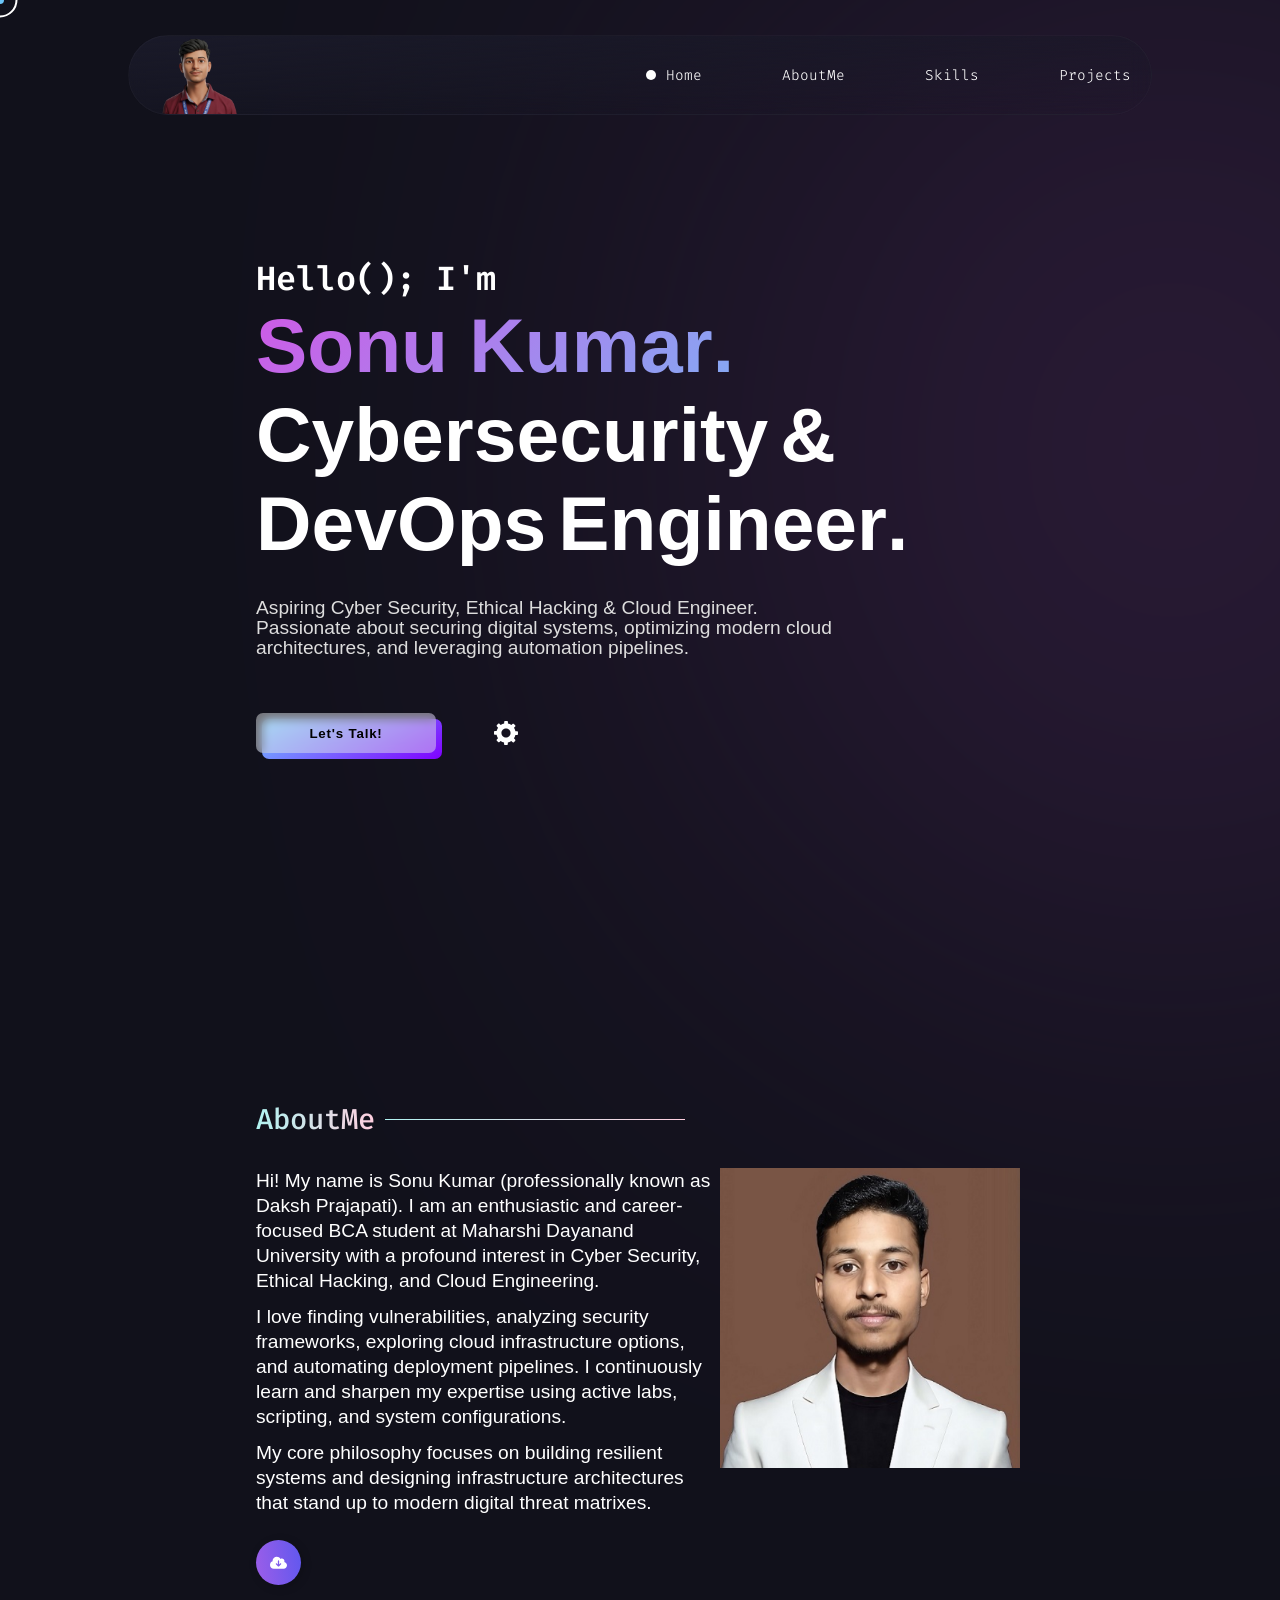
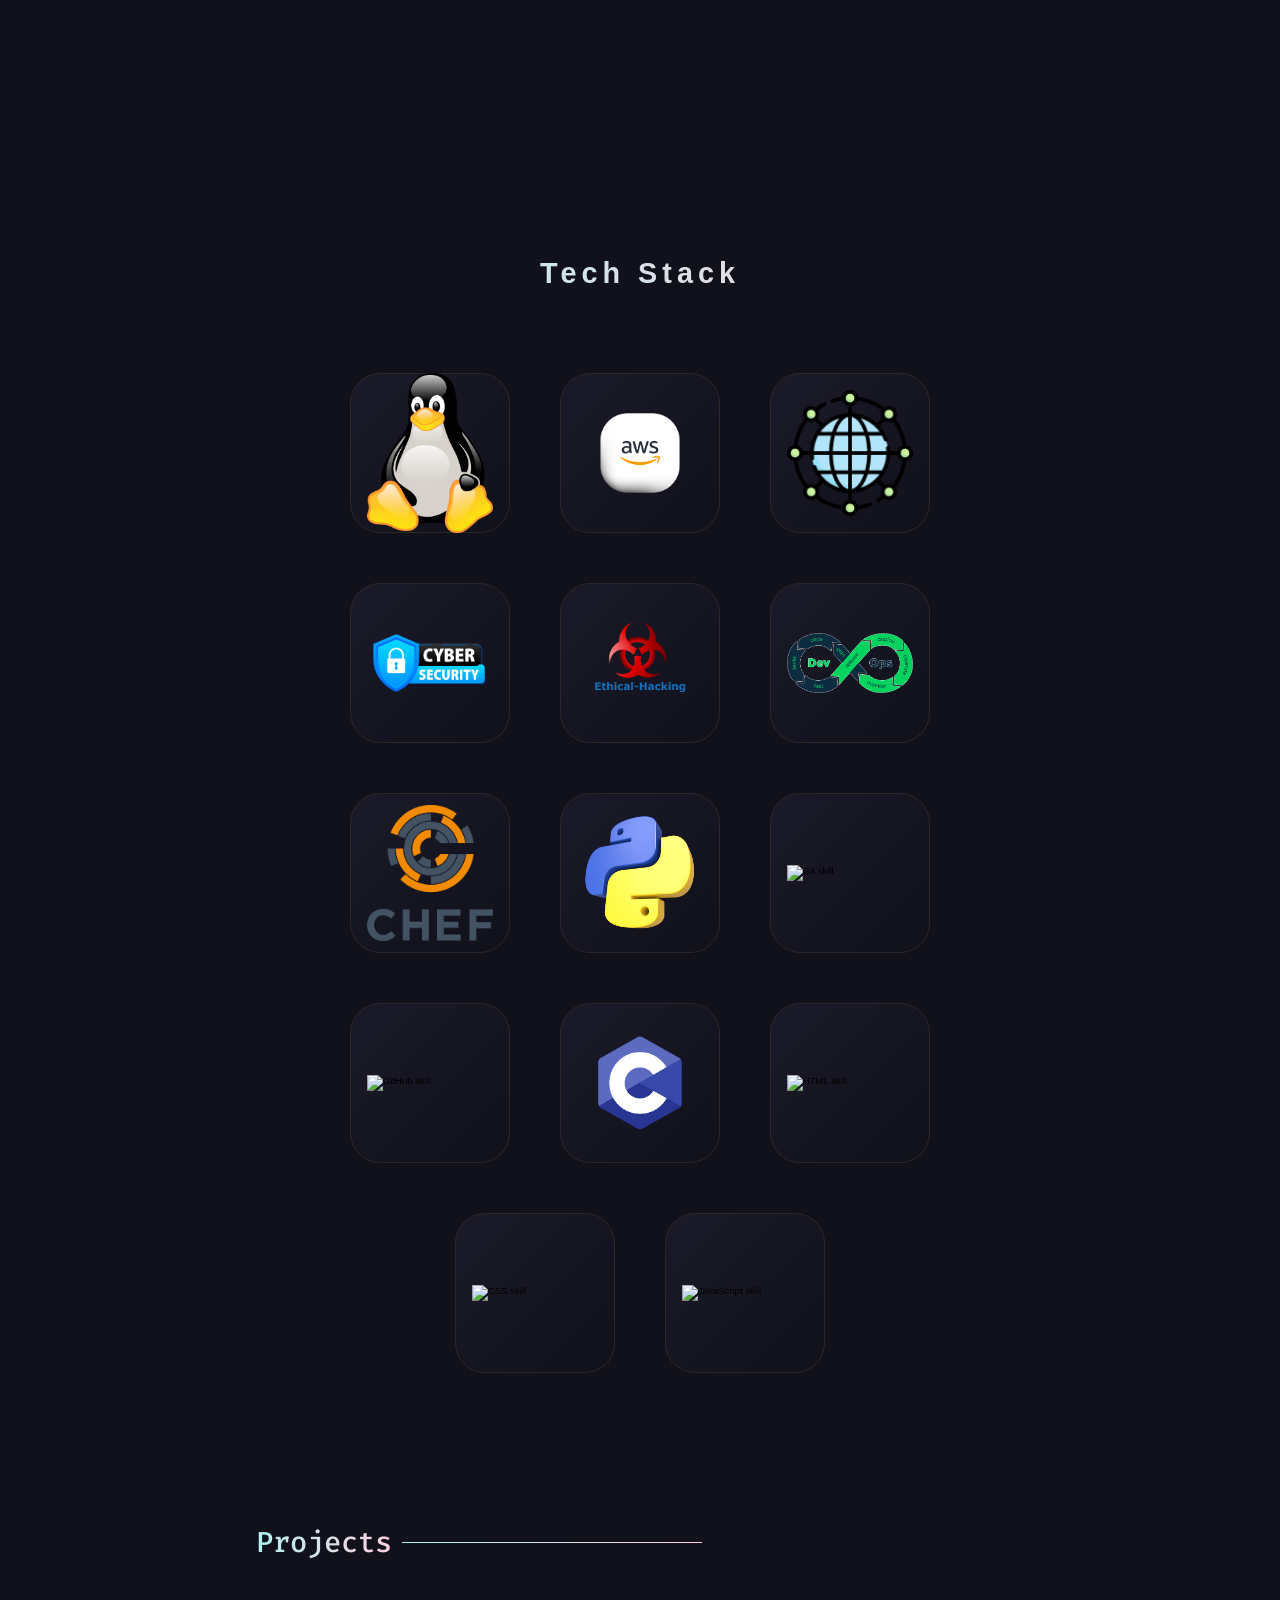
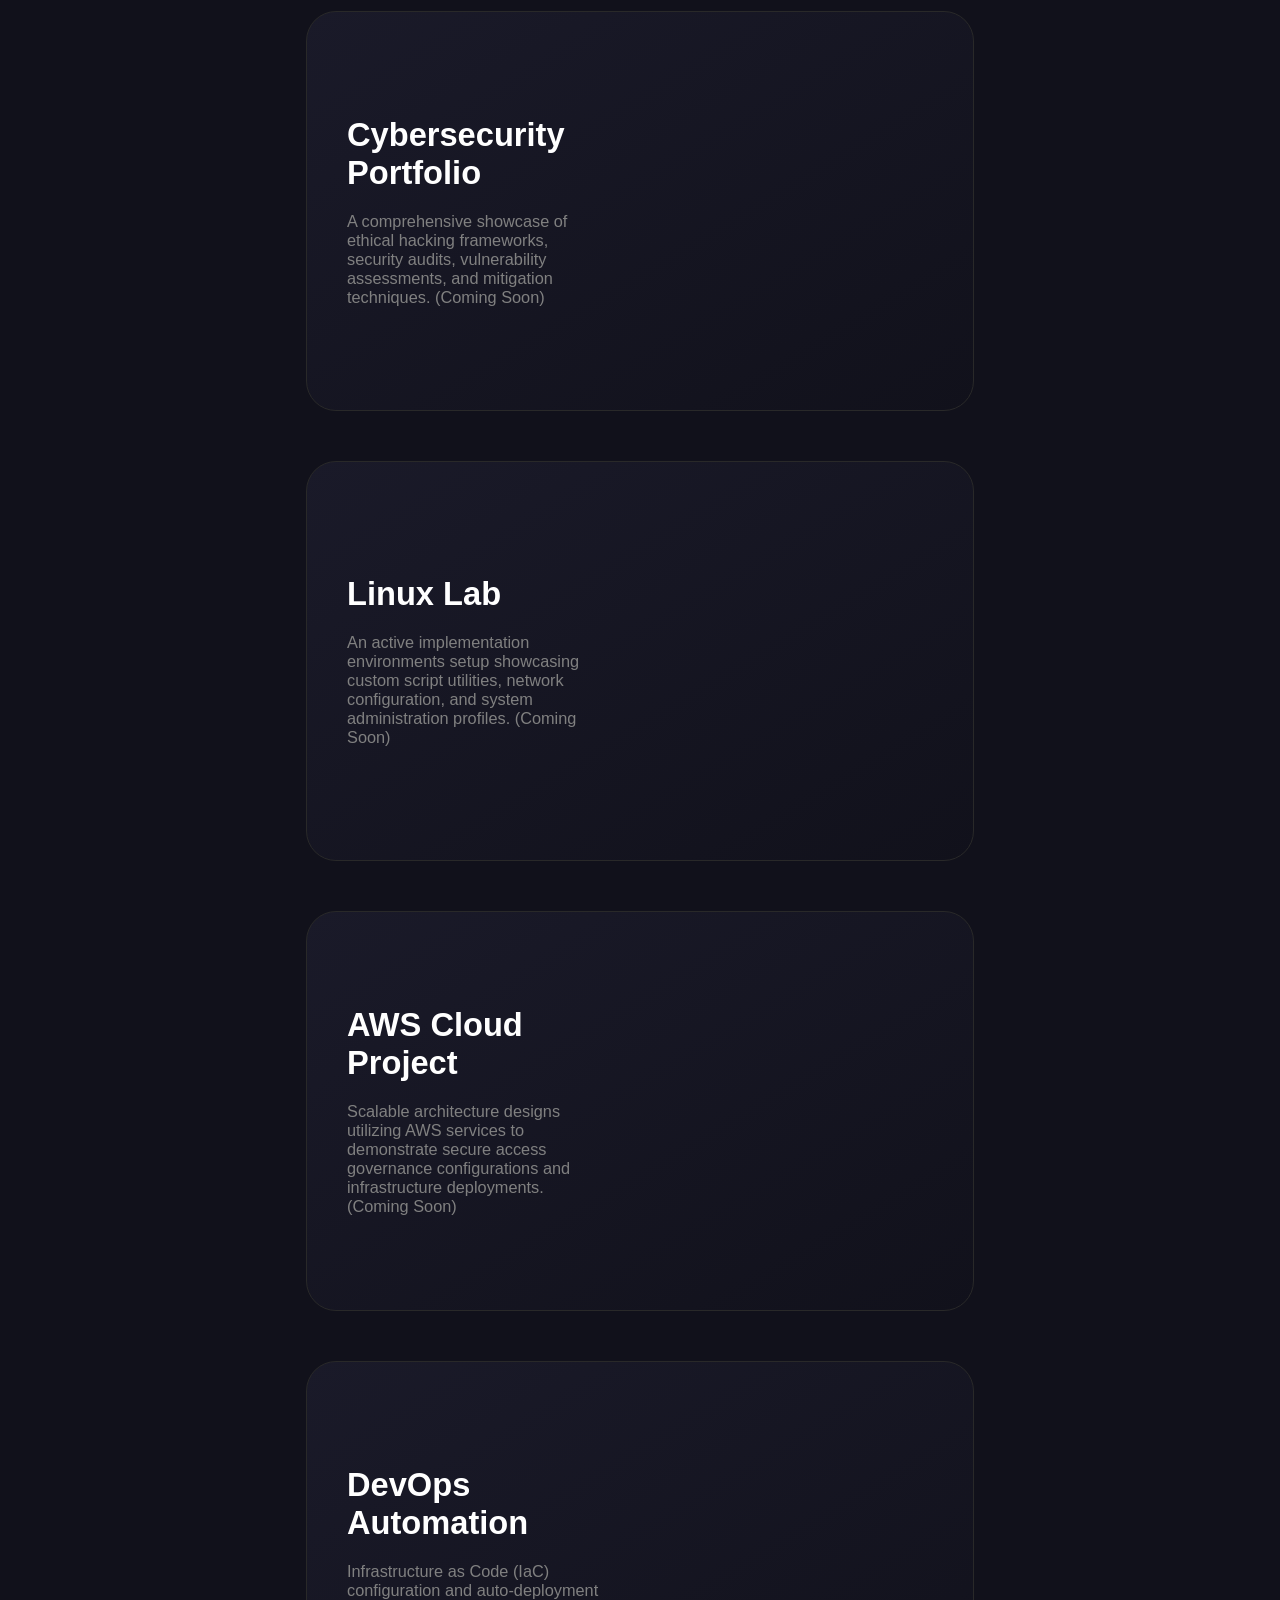
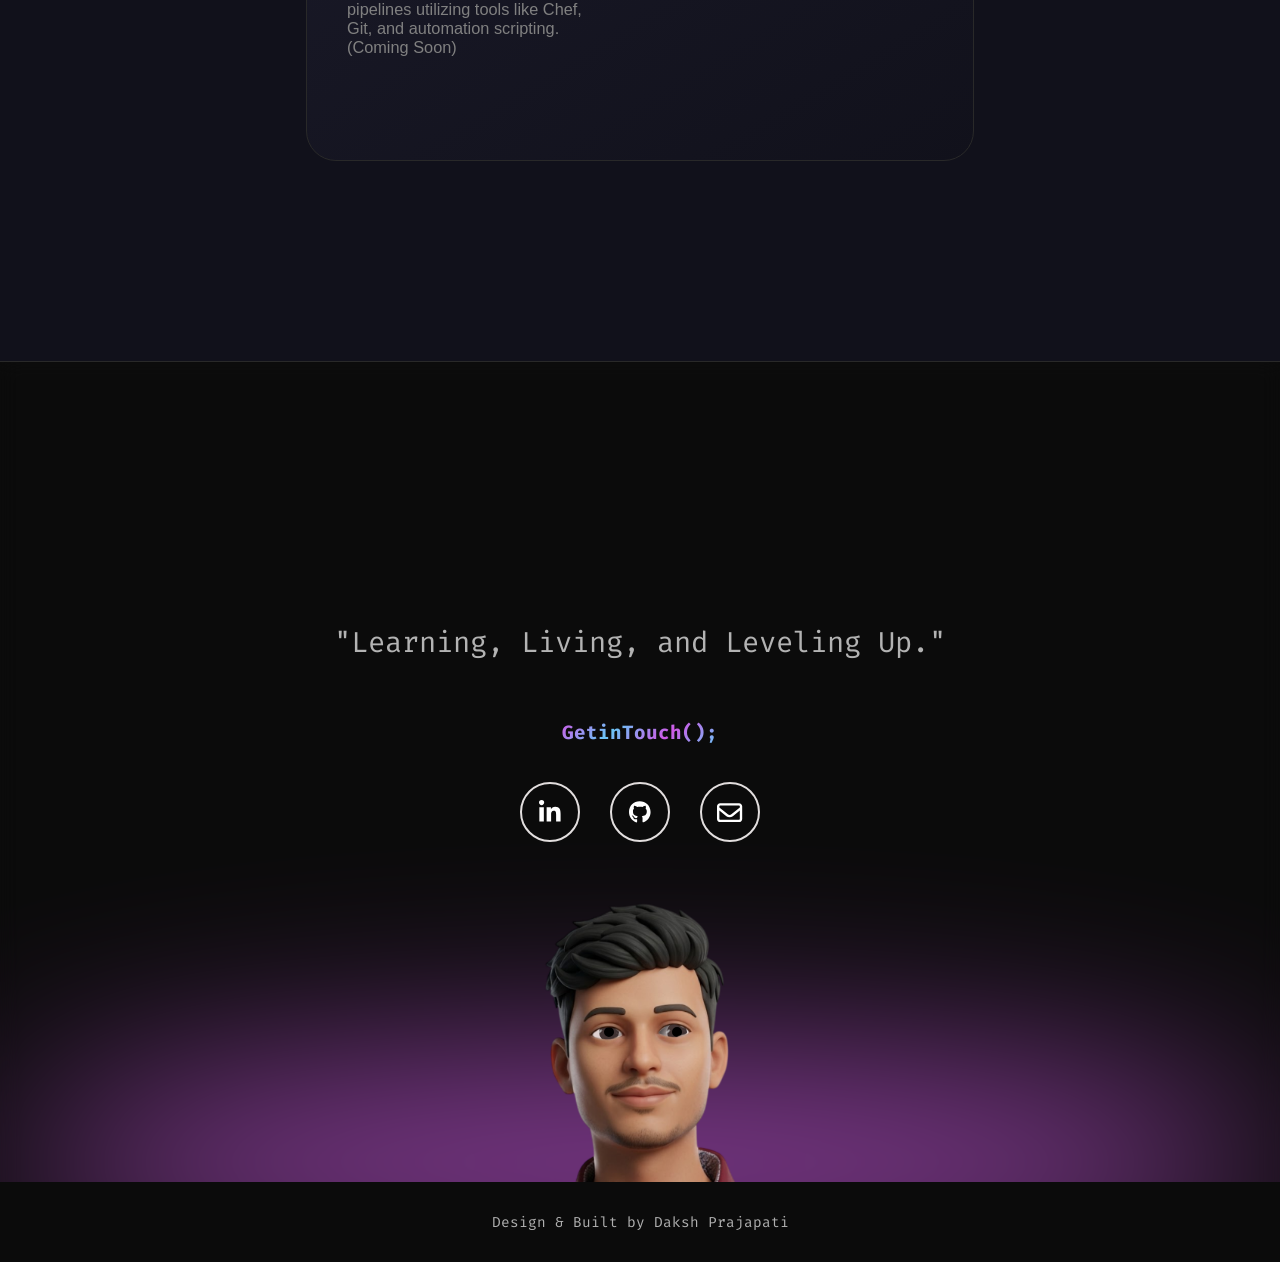
==== index.html @ 85be8707 "My portfolio" ====
<!DOCTYPE html>
<html lang="en">

  <head>
    <meta charset="UTF-8" />
    <meta http-equiv="X-UA-Compatible" content="IE=edge" />
    <meta name="viewport" content="width=device-width, initial-scale=1.0" />
    <meta name="theme-color" content="#000" />
    <meta property="og:image" content="src/png/Preview-card-min.png" />
    <meta property="og:title" content="Daksh Prajapati | Portfolio" />
    <meta property="og:url" content="https://github.com/itsmedaksh3048-blip" />
    <meta property="og:site_name" content="Daksh Prajapati Portfolio" />
    <title>Sonu Kumar | Portfolio</title>
    <link rel="icon" type="image/x-icon" href="src/png/main-favicon.png" />
    <!-- aos cdn -->
    <link rel="stylesheet" href="https://unpkg.com/aos@next/dist/aos.css" />
    <!-- stylesheet -->
    <link rel="stylesheet" href="style.css" />
    <!-- google fonts-->
    <link rel="stylesheet"
      href="https://fonts.googleapis.com/css2?family=Passions+Conflict&family=Orbitron&family=Fira+Code&family=Six+Caps" />
  </head>

  <body class="body">
    <audio loop="" id="audioPlayer" style="display: none">
      <source src="src/mp3/preloader.mp3" type="audio/mp3" />
    </audio>
    <div id="preloader"></div>
    <noscript>Allow Javascript</noscript>

    <header>
      <div class="cursor-inner" id="cursor-inner"></div>
      <div class="cursor-outer" id="cursor-outer"></div>

      <div class="navbar" id="navbar">
        <div class="hey">Hey!</div>
        <div class="logo" tabindex="0" aria-label="daksh prajapati logo">
          <div class="logo-top">
            <img src="src/png/nav-avatar.png" alt="animation-head" id="nav-avatar" />
          </div>
        </div>
        <div class="navbar-tabs" id="navbar-tabs">
          <ul class="navbar-tabs-ul">
            <li class="home activeThistab" class="navbar-tabs-li" data-aos="fade-down" data-aos-delay="100">
              <a href="#home" tabindex="0" aria-label="Home menu button">
                Home
              </a>
            </li>

            <li class="about" class="navbar-tabs-li" data-aos="fade-down" data-aos-delay="300">
              <a href="#about" aria-label="about menu button">
                AboutMe
              </a>
            </li>

            <li class="skills" class="navbar-tabs-li" data-aos="fade-down" data-aos-delay="500">
              <a href="#skills" aria-label="skills menu button">
                Skills
              </a>
            </li>

            <li class="projects" class="navbar-tabs-li" data-aos="fade-down" data-aos-delay="700">
              <a href="#projects" aria-label="projects menu button">
                Projects
              </a>
            </li>
          </ul>
        </div>
        <!-- navbar tabs ends -->
      </div>
    </header>
    <!-- header ends here -->

    <main>
      <!-- hamburger -->
      <div class="hamburger" id="hamburger" data-aos="fade">
        <div class="hamburgerbase">
          <button id="hamburger-button" onclick="hamburgerMenu()" tabindex="0" aria-label="Menu Button">
            <span class="burger-bar" id="burger-bar1"></span>
            <span class="burger-bar" id="burger-bar2"></span>
            <span class="burger-bar" id="burger-bar3"></span>
          </button>
        </div>
      </div>
      <!-- hamburger -->
      <div class="mobiletogglemenu" id="mobiletogglemenu">
        <ul class="mobile-navbar-tabs-ul" id="mobile-ul">
          <li id="home-mobile-tab" class="mobile-navbar-tabs-li home activeThismobiletab" onclick="hidemenubyli()">
            <a href="#home" tabindex="0" aria-label="Home menu button">
              Home
            </a>
          </li>

          <li id="aboutme-mobile-tab" class="mobile-navbar-tabs-li about" onclick="hidemenubyli()">
            <a href="#about" tabindex="0" aria-label="about menu button">
              AboutMe
            </a>
          </li>
          <li id="skills-mobile-tab" class="mobile-navbar-tabs-li skills" onclick="hidemenubyli()">
            <a href="#skills" tabindex="0" aria-label="skills menu button">
              Skills
            </a>
          </li>
          <li id="projects-mobile-tab" class="mobile-navbar-tabs-li projects" onclick="hidemenubyli()">
            <a href="#projects" tabindex="0" aria-label="projects menu button">
              Projects
            </a>
          </li>
        </ul>
      </div>
      <!-- mobile toggle menu ends -->

      <section class="landing-page-container" id="home">
        <div class="blob"></div>

        <div class="text-content">
          <article id="hello-friend" data-aos="fade-up" data-aos-delay="0">
            <p class="jello">H</p>
            <p class="jello">e</p>
            <p class="jello">l</p>
            <p class="jello">l</p>
            <p class="jello">o</p>
            <p class="jello">(</p>
            <p class="jello">)</p>
            <p class="jello">;</p>
            &nbsp;
            <p class="jello">I</p>
            <p class="jello">'</p>
            <p class="jello">m</p>
          </article>
          <article id="name" data-aos="fade-up" data-aos-delay="200">
            <p class="jello">S</p>
            <p class="jello">o</p>
            <p class="jello">n</p>
            <p class="jello">u</p>
            &nbsp;
            <p class="jello">K</p>
            <p class="jello">u</p>
            <p class="jello">m</p>
            <p class="jello">a</p>
            <p class="jello">r</p>
            <p class="jello">.</p>
          </article>

          <article id="work" data-aos="fade-up" data-aos-delay="400">
            <div>
              <p class="jello">C</p>
              <p class="jello">y</p>
              <p class="jello">b</p>
              <p class="jello">e</p>
              <p class="jello">r</p>
              <p class="jello">s</p>
              <p class="jello">e</p>
              <p class="jello">c</p>
              <p class="jello">u</p>
              <p class="jello">r</p>
              <p class="jello">i</p>
              <p class="jello">t</p>
              <p class="jello">y</p>
            </div>
            <div>
              <p class="jello">&</p>
            </div>
            <div>
              <p class="jello">D</p>
              <p class="jello">e</p>
              <p class="jello">v</p>
              <p class="jello">O</p>
              <p class="jello">p</p>
              <p class="jello">s</p>
            </div>
            <div>
              <p class="jello">E</p>
              <p class="jello">n</p>
              <p class="jello">g</p>
              <p class="jello">i</p>
              <p class="jello">n</p>
              <p class="jello">e</p>
              <p class="jello">e</p>
              <p class="jello">r</p>
              <p class="jello">.</p>
            </div>
          </article>
          <p id="info-para" data-aos="fade-up" data-aos-delay="600">
            Aspiring Cyber Security, Ethical Hacking & Cloud Engineer. Passionate about securing digital systems,
            optimizing modern cloud architectures, and leveraging automation pipelines.
          </p>
          <div class="contact-btn-div" data-aos="fade-up" data-aos-delay="800">
            <a href="mailto:itsmedaksh3048@gmail.com" tabindex="-1">
              <button class="letsTalkBtn">
                <p class="letsTalkBtn-text">Let's Talk!</p>
                <span class="letsTalkBtn-BG"></span>
              </button></a>

            <!-- FIXED SETTING AND TOGGLE PANEL -->
            <div class="setting-container" id="setting-container">
              <input type="checkbox" id="switchforsetting" onclick="settingtoggle()" />

              <label for="switchforsetting" class="needtobeinvert" id="labelforsetting" tabindex="0"
                aria-label="settings for sound and appearance">
                <!-- Settings Gear Icon -->
                <svg xmlns="http://www.w3.org/2000/svg" width="22" height="22" viewBox="0 0 24 24" fill="none"
                  stroke="currentColor" stroke-width="2.5" stroke-linecap="round" stroke-linejoin="round"
                  style="vertical-align: middle;">
                  <circle cx="12" cy="12" r="3"></circle>
                  <path
                    d="M19.4 15a1.65 1.65 0 0 0 .33 1.82l.06.06a2 2 0 1 1-2.83 2.83l-.06-.06a1.65 1.65 0 0 0-1.82-.33 1.65 1.65 0 0 0-1 1.51V21a2 2 0 0 1-4 0v-.09A1.65 1.65 0 0 0 9 19.4a1.65 1.65 0 0 0-1.82.33l-.06.06a2 2 0 1 1-2.83-2.83l.06-.06a1.65 1.65 0 0 0 .33-1.82 1.65 1.65 0 0 0-1.51-1H3a2 2 0 0 1 0-4h.09A1.65 1.65 0 0 0 4.6 9a1.65 1.65 0 0 0-.33-1.82l-.06-.06a2 2 0 1 1 2.83-2.83l.06.06a1.65 1.65 0 0 0 1.82.33H9a1.65 1.65 0 0 0 1-1.51V3a2 2 0 0 1 4 0v.09a1.65 1.65 0 0 0 1 1.51 1.65 1.65 0 0 0 1.82-.33l.06-.06a2 2 0 1 1 2.83 2.83l-.06.06a1.65 1.65 0 0 0-.33 1.82V9a1.65 1.65 0 0 0 1.51 1H21a2 2 0 0 1 0 4h-.09a1.65 1.65 0 0 0-1.51 1z">
                  </path>
                </svg>
              </label>

              <div class="visualmodetogglebuttoncontainer" id="visualmodetogglebuttoncontainer">
                <input type="checkbox" id="switchforvisualmode" onclick="visualmode()" />
                <label for="switchforvisualmode" id="labelforvisualmode" tabindex="0" aria-label="switch appearance">
                  <!-- Explicitly binding fills and strokes to the theme baseline engine -->
                  <svg xmlns="http://www.w3.org/2000/svg" width="18" height="18" viewBox="0 0 24 24" fill="currentColor"
                    stroke="currentColor" stroke-width="2.5" stroke-linecap="round" stroke-linejoin="round"
                    style="vertical-align: middle;">
                    <path d="M21 12.79A9 9 0 1 1 11.21 3 7 7 0 0 0 21 12.79z"></path>
                  </svg>
                </label>
              </div>

              <div class="soundtogglebuttoncontainer" id="soundtogglebuttoncontainer">
                <input type="checkbox" id="switchforsound" onclick="playpause()" />
                <label for="switchforsound" id="labelforsound" tabindex="0" aria-label="switch sound"
                  class="needtobeinvert">
                  <!-- Volume/Sound Icon -->
                  <svg xmlns="http://www.w3.org/2000/svg" width="18" height="18" viewBox="0 0 24 24" fill="none"
                    stroke="currentColor" stroke-width="2.5" stroke-linecap="round" stroke-linejoin="round"
                    style="vertical-align: middle;">
                    <polygon points="11 5 6 9 2 9 2 15 6 15 11 19 11 5"></polygon>
                    <path d="M19.07 4.93a10 10 0 0 1 0 14.14M15.54 8.46a5 5 0 0 1 0 7.07"></path>
                  </svg>
                </label>
              </div>
            </div>
            <!-- setting div ends -->
          </div>
          <!-- contact-btn-div -->
        </div>
      </section>
      <!-- landing page ends here -->

      <section class="about-section-container" id="about" data-aos="fade-up">
        <div class="about-section">
          <div class="section-heading">
            <h2 class="section-heading-article" tabindex="0" aria-label="About me heading">
              AboutMe
            </h2>
            <p class="sectionHeadingP"></p>
          </div>

          <div class="info-dp-section">
            <div class="about-info">
              <p tabindex="0">
                Hi! My name is Sonu Kumar (professionally known as Daksh Prajapati). I am an enthusiastic and
                career-focused BCA student at Maharshi Dayanand University with a profound interest in Cyber Security,
                Ethical Hacking, and Cloud Engineering.
              </p>
              <br />
              <p tabindex="0">
                I love finding vulnerabilities, analyzing security frameworks, exploring cloud infrastructure options,
                and automating deployment pipelines. I continuously learn and sharpen my expertise using active labs,
                scripting, and system configurations.
              </p>
              <br />
              <p tabindex="0">
                My core philosophy focuses on building resilient systems and designing infrastructure architectures that
                stand up to modern digital threat matrixes.
              </p>
              <!-- Resume button -->
              <!-- Wrapped inside an anchor tag pointing directly to your file -->
              <a href="src/pdf/sonu resume .pdf" target="_blank" style="text-decoration: none;">
                <button class="resume-btn" id="resume-btn">
                  <div class="sign">
                    <svg viewBox="0 0 640 512">
                      <path
                        d="M144 480C64.5 480 0 415.5 0 336c0-62.8 40.2-116.2 96.2-135.9c-.1-2.7-.2-5.4-.2-8.1c0-88.4 71.6-160 160-160c59.3 0 111 32.2 138.7 80.2C409.9 102 428.3 96 448 96c53 0 96 43 96 96c0 12.2-2.3 23.8-6.4 34.6C596 238.4 640 290.1 640 352c0 70.7-57.3 128-128 128H144zm79-167l80 80c9.4 9.4 24.6 9.4 33.9 0l80-80c9.4-9.4 9.4-24.6 0-33.9s-24.6-9.4-33.9 0l-39 39V184c0-13.3-10.7-24-24-24s-24 10.7-24 24V318.1l-39-39c-9.4-9.4-24.6-9.4-33.9 0s-9.4 24.6 0 33.9z" />
                    </svg>
                  </div>
                  <div class="text">Resume</div>
                </button>
              </a>
            </div>

            <div class="dp" data-aos="fade-up">
              <img src="src/webp/sonu.png" alt="Daksh Prajapati" tabindex="0" aria-label="image of Daksh Prajapati" />
            </div>
          </div>
        </div>
      </section>
      <!-- about section ends  -->

      <section class="skills-section-container" id="skills">
        <div class="skills-section">
          <div class="section-heading" data-aos="fade-up">
            <h2 class="section-heading-article" tabindex="0" aria-label="skills heading">
              Skills
            </h2>
            <p class="sectionHeadingP"></p>
          </div>

          <div class="frontend-dev-section">
            <h3 class="frontend-dev-heading" data-aos="fade-up" tabindex="0"
              aria-label="These are the technical skills I have">
              Tech Stack
            </h3>
            <ul class="tech-stack-wrapper">
              <li class="tech-stack-box" data-aos="fade-up">
                <img src="./src/png/linux.webp" alt="Linux skill" class="tech-stack-logo" />
                <span class="tooltip">LINUX</span>
              </li>

              <li class="tech-stack-box" data-aos="fade-up">
                <img src="./src/png/aws.webp" alt="AWS skill" class="tech-stack-logo" />
                <span class="tooltip">AWS</span>
              </li>

              <li class="tech-stack-box" data-aos="fade-up">
                <img src="./src/png/network.png" alt="Networking skill" class="tech-stack-logo" />
                <span class="tooltip">NETWORKING</span>
              </li>

              <li class="tech-stack-box" data-aos="fade-up">
                <img src="./src/png/cybersecurity.webp" alt="Cybersecurity skill" class="tech-stack-logo" />
                <span class="tooltip">CYBERSECURITY</span>
              </li>

              <li class="tech-stack-box" data-aos="fade-up">
                <img src="./src/png/ethical-hacking.png" alt="Ethical Hacking skill" class="tech-stack-logo" />
                <span class="tooltip">ETHICAL HACKING</span>
              </li>

              <li class="tech-stack-box" data-aos="fade-up">
                <img src="./src/png/devops.png" alt="DevOps skill" class="tech-stack-logo" />
                <span class="tooltip">DEVOPS</span>
              </li>

              <li class="tech-stack-box" data-aos="fade-up">
                <img src="./src/png/chef.webp" alt="Chef skill" class="tech-stack-logo" />
                <span class="tooltip">CHEF</span>
              </li>

              <li class="tech-stack-box" data-aos="fade-up">
                <img src="./src/png/python.webp" alt="Python skill" class="tech-stack-logo" />
                <span class="tooltip">PYTHON</span>
              </li>

              <li class="tech-stack-box" data-aos="fade-up">
                <img src="./src/png/gitlogo.png" alt="Git skill" class="tech-stack-logo" />
                <span class="tooltip">GIT</span>
              </li>

              <li class="tech-stack-box" data-aos="fade-up">
                <img src="./src/png/githublogo.png" alt="GitHub skill" class="tech-stack-logo needtobeinvert" />
                <span class="tooltip">GITHUB</span>
              </li>

              <li class="tech-stack-box" data-aos="fade-up">
                <img src="./src/png/clogo.png" alt="C skill" class="tech-stack-logo" />
                <span class="tooltip">C</span>
              </li>

              <li class="tech-stack-box" data-aos="fade-up">
                <img src="./src/png/html.webp" alt="HTML skill" class="tech-stack-logo" />
                <span class="tooltip">HTML</span>
              </li>

              <li class="tech-stack-box" data-aos="fade-up">
                <img src="./src/png/css.png" alt="CSS skill" class="tech-stack-logo" />
                <span class="tooltip">CSS</span>
              </li>

              <li class="tech-stack-box" data-aos="fade-up">
                <img src="./src/png/js.webp" alt="JavaScript skill" class="tech-stack-logo" />
                <span class="tooltip">JAVASCRIPT</span>
              </li>
            </ul>
          </div>
        </div>
      </section>
      <!-- skills section ends -->

      <section class="projects-section-container" id="projects">
        <div class="projects-section-div">
          <div class="section-heading" data-aos="fade-up">
            <h2 class="section-heading-article" tabindex="0" aria-label="My projects starts from here">
              Projects
            </h2>
            <p class="sectionHeadingP"></p>
          </div>
          <div class="project-boxes-div">

            <div data-aos="fade-up" class="project-box-wrapper">
              <div class="project-box project-box2">
                <div class="info-div">
                  <article class="ProjectHeading">Cybersecurity Portfolio</article>
                  <p class="ProjectDescription">A comprehensive showcase of ethical hacking frameworks, security audits,
                    vulnerability assessments, and mitigation techniques. (Coming Soon)</p>
                </div>
              </div>
            </div>

            <div data-aos="fade-up" class="project-box-wrapper">
              <div class="project-box project-box2">
                <div class="info-div">
                  <article class="ProjectHeading">Linux Lab</article>
                  <p class="ProjectDescription">An active implementation environments setup showcasing custom script
                    utilities, network configuration, and system administration profiles. (Coming Soon)</p>
                </div>
              </div>
            </div>

            <div data-aos="fade-up" class="project-box-wrapper">
              <div class="project-box project-box2">
                <div class="info-div">
                  <article class="ProjectHeading">AWS Cloud Project</article>
                  <p class="ProjectDescription">Scalable architecture designs utilizing AWS services to demonstrate
                    secure access governance configurations and infrastructure deployments. (Coming Soon)</p>
                </div>
              </div>
            </div>

            <div data-aos="fade-up" class="project-box-wrapper">
              <div class="project-box project-box2">
                <div class="info-div">
                  <article class="ProjectHeading">DevOps Automation</article>
                  <p class="ProjectDescription">Infrastructure as Code (IaC) configuration and auto-deployment pipelines
                    utilizing tools like Chef, Git, and automation scripting. (Coming Soon)</p>
                </div>
              </div>
            </div>

          </div>
        </div>
      </section>
    </main>
    <!-- main ends here -->

    <footer id="footer">
      <button class="fas" id="backtotopbutton" onclick="scrolltoTopfunction()">
        <article aria-label="Back to top">&#8592;BACK TO TOP</article>
      </button>
      <div class="footer-background">
        <div class="footer-blob"></div>
      </div>
      <div class="footer-foreground">
        <div class="footercontainer">
          <div class="two-words">
            <article tabindex="0" aria-label="Learning, Living, and Leveling Up, my quote">
              "Learning, Living, and Leveling Up."
            </article>
          </div>
          <div class="social-media-container">
            <div class="getintouch-heading">
              <article>GetinTouch();</article>
            </div>
            <div class="logos">
              <a href="https://www.linkedin.com/in/sonu-kumar-01221b37b/" target="_blank" aria-label="My LinkedIn">
                <svg class="SocialHandle" viewBox="0 0 448 512">
                  <path
                    d="M100.28 448H7.4V148.9h92.88zM53.79 108.1C24.09 108.1 0 83.5 0 53.8a53.79 53.79 0 0 1 107.58 0c0 29.7-24.1 54.3-53.79 54.3zM447.9 448h-92.68V302.4c0-34.7-.7-79.2-48.29-79.2-48.29 0-55.69 37.7-55.69 76.7V448h-92.78V148.9h89.08v40.8h1.3c12.4-23.5 42.69-48.3 87.88-48.3 94 0 111.28 61.9 111.28 142.3V448z" />
                </svg>
              </a>

              <a href="https://github.com/itsmedaksh3048-blip?tab=repositories" target="_blank" aria-label="My GitHub">
                <svg viewBox="0 0 496 512" class="SocialHandle">
                  <path
                    d="M165.9 397.4c0 2-2.3 3.6-5.2 3.6-3.3.3-5.6-1.3-5.6-3.6 0-2 2.3-3.6 5.2-3.6 3-.3 5.6 1.3 5.6 3.6zm-31.1-4.5c-.7 2 1.3 4.3 4.3 4.9 2.6 1 5.6 0 6.2-2s-1.3-4.3-4.3-5.2c-2.6-.7-5.5.3-6.2 2.3zm44.2-1.7c-2.9.7-4.9 2.6-4.6 4.9.3 2 2.9 3.3 5.9 2.6 2.9-.7 4.9-2.6 4.6-4.6-.3-1.9-3-3.2-5.9-2.9zM244.8 8C106.1 8 0 113.3 0 252c0 110.9 69.8 205.8 169.5 239.2 12.8 2.3 17.3-5.6 17.3-12.1 0-6.2-.3-40.4-.3-61.4 0 0-70 15-84.7-29.8 0 0-11.4-29.1-27.8-36.6 0 0-22.9-15.7 1.6-15.4 0 0 24.9 2 38.6 25.8 21.9 38.6 58.6 27.5 72.9 20.9 2.3-16 8.8-27.1 16-33.7-55.9-6.2-112.3-14.3-112.3-110.5 0-27.5 7.6-41.3 23.6-58.9-2.6-6.5-11.1-33.3 2.6-67.9 20.9-6.5 69 27 69 27 20-5.6 41.5-8.5 62.8-8.5s42.8 2.9 62.8 8.5c0 0 48.1-33.6 69-27 13.7 34.7 5.2 61.4 2.6 67.9 16 17.7 25.8 31.5 25.8 58.9 0 96.5-58.9 104.2-114.8 110.5 9.2 7.9 17 22.9 17 46.4 0 33.7-.3 75.4-.3 83.6 0 6.5 4.6 14.4 17.3 12.1C428.2 457.8 496 362.9 496 252 496 113.3 383.5 8 244.8 8zM97.2 352.9c-1.3 1-1 3.3.7 5.2 1.6 1.6 3.9 2.3 5.2 1 1.3-1 1-3.3-.7-5.2-1.6-1.6-3.9-2.3-5.2-1zm-10.8-8.1c-.7 1.3.3 2.9 2.3 3.9 1.6 1 3.6.7 4.3-.7.7-1.3-.3-2.9-2.3-3.9-2-.6-3.6-.3-4.3.7zm32.4 35.6c-1.6 1.3-1 4.3 1.3 6.2 2.3 2.3 5.2 2.6 6.5 1 1.3-1.3.7-4.3-1.3-6.2-2.2-2.3-5.2-2.6-6.5-1zm-11.4-14.7c-1.6 1-1.6 3.6 0 5.9 1.6 2.3 4.3 3.3 5.6 2.3 1.6-1.3 1.6-3.9 0-6.2-1.4-2.3-4-3.3-5.6-2z" />
                </svg>
              </a>

              <a href="mailto:itsmedaksh3048@gmail.com" target="_blank" aria-label="My Email">
                <svg id="GmailLogo" viewBox="0 0 512 512">
                  <path
                    d="M64 112c-8.8 0-16 7.2-16 16v22.1L220.5 291.7c20.7 17 50.4 17 71.1 0L464 150.1V128c0-8.8-7.2-16-16-16H64zM48 212.2V384c0 8.8 7.2 16 16 16H448c8.8 0 16-7.2 16-16V212.2L322 328.8c-38.4 31.5-93.7 31.5-132 0L48 212.2zM0 128C0 92.7 28.7 64 64 64H448c35.3 0 64 28.7 64 64V384c0 35.3-28.7 64-64 64H64c-35.3 0-64-28.7-64-64V128z" />
                </svg>
              </a>
            </div>
          </div>
          <div class="footer-avatar-container">
            <img src="src/png/footer-avatar-sonu.png" alt="animation-head" class="footer-avatar-img"
              id="footer-wala-avatar" />
            <div class="footer-avatar-face">
              <div class="footer-avatar-eye footer-left-eye">
                <div class="footer-pupil"></div>
              </div>
              <div class="footer-avatar-eye footer-right-eye">
                <div class="footer-pupil"></div>
              </div>
            </div>
          </div>
          <div class="footer-bottom">
            <article>
              Design & Built by Daksh Prajapati
            </article>
          </div>
        </div>
      </div>
    </footer>
    <!-- footer ends here -->

    <script src="main.js"></script>

    <script src="https://unpkg.com/aos@next/dist/aos.js"></script>
    <script>
      AOS.init();
    </script>

    <script>
      function openURL() {
        var url = "src/pdf/Resume.pdf";
        window.open(url, "_blank");
      }
    </script>

    <script>
      const cursorInner = document.getElementById("cursor-inner");
      const cursorOuter = document.getElementById("cursor-outer");
      const links = document.querySelectorAll("a,label,button");

      document.addEventListener("mousemove", function (e) {
        const posX = e.clientX;
        const posY = e.clientY;

        cursorInner.style.left = `${posX}px`;
        cursorInner.style.top = `${posY}px`;

        cursorOuter.animate(
          {
            left: `${posX}px`,
            top: `${posY}px`,
          },
          { duration: 500, fill: "forwards" }
        );

        links.forEach((link) => {
          link.addEventListener("mouseenter", () => {
            cursorInner.classList.add("hover");
            cursorOuter.classList.add("hover");
          });
          link.addEventListener("mouseleave", () => {
            cursorInner.classList.remove("hover");
            cursorOuter.classList.remove("hover");
          });
        });
      });
    </script>
  </body>

</html>
---- style.css ----
#labelforsetting,
#labelforvisualmode,
#switchforvisualmode:checked+#labelforvisualmode {
    background-repeat: no-repeat;
    background-position: center
}

#labelforsetting,
#labelforsound {
    height: 40px;
    background-size: 60%
}

#preloader,
.invertapplied,
.invertsettinglabel {
    filter: invert(1)
}

#preloader,
noscript {
    width: 100%;
    height: 100%
}

body,
noscript {
    background-color: var(--color-dark-mode)
}

.main,
body {
    overflow-x: hidden
}

#backtotopbutton article,
:root {
    font-family: Whitney, -apple-system, BlinkMacSystemFont, Segoe UI, Roboto, Helvetica, Arial, sans-serif
}

.eye,
.image-div,
.logo,
.navbar,
.project-box,
.resume-btn,
footer {
    overflow: hidden
}

.cta,
.github-redirect,
.navbar-tabs-ul a {
    text-decoration: none
}

#GmailLogo,
.sign svg path {
    fill: white
}

* {
    box-sizing: border-box;
    margin: 0;
    padding: 0;
    -webkit-user-select: none;
    -moz-user-select: none;
    -ms-user-select: none;
    user-select: none;
    -webkit-tap-highlight-color: transparent
}

::selection {
    background-color: transparent
}

::-moz-selection {
    background: 0 0
}

html {
    font-size: 62.5%;
    scroll-behavior: smooth;
    text-rendering: optimizeLegibility;
    -webkit-font-smoothing: antialiased
}

:root {
    cursor: default;
    --color-white: #fff;
    --color-black: #000;
    --color-dark-mode: #11111b;
    --color-light-mode: #ece7e1;
    --color-ddd-color: #ddd;
    --color-gray: #c4c4c4;
    --color-purple: #8000ff;
    --color-light-purple: #cf59e6;
    --color-light-blue: #6bc5f8;
    --color-navbarBorder-dark: #e2e2e207;
    --color-shadowDark: rgba(0, 0, 0, 0.137);
    --static-heading-gradient-blue: #b0f3f1;
    --static-heading-gradient-pink: #ffcfdf;
    --tech-stack-box-first-color: #1a1a29;
    --tech-stack-box-second-color: rgba(27, 27, 40, 0);
    --tech-stack-box-border-color: #292929
}

#hello-friend,
.footer-bottom article,
.getintouch-heading article,
.language-speak article,
.navbar-tabs-ul li,
.two-words article {
    font-family: fira code
}

::-webkit-scrollbar {
    width: 5px
}

::-webkit-scrollbar-track {
    background: #0a0a10
}

::-webkit-scrollbar-thumb {
    background-color: #8000ff
}

.cursor-inner {
    width: 8px;
    height: 8px;
    background-color: var(--color-light-blue)
}

.cursor-outer {
    width: 35px;
    height: 35px;
    border: 2px solid #fff
}

.cursor-inner,
.cursor-outer {
    position: fixed;
    top: 0;
    left: 0;
    transform: translate(-50%, -50%);
    border-radius: 50%;
    z-index: 9999;
    pointer-events: none
}

.setting-container,
.settingactivate {
    transform-origin: left;
    transition-duration: .5s
}

.cursor-inner.hover {
    width: 25px;
    height: 25px;
    transition: .2s;
    mix-blend-mode: difference
}

.cursor-outer.hover {
    width: 50px;
    height: 50px;
    transition: .2s
}

.activeThistab:before,
.navbar-tabs-ul li:hover:before {
    background-color: var(--color-white);
    height: 10px;
    width: 10px;
    left: -20px
}

.light-mode {
    --color-dark-mode: #ece7e1;
    --color-black: #fff;
    --color-white: #000;
    --color-ddd-color: rgb(31, 31, 31);
    --color-navbarBorder-dark: #d1d6eb;
    --static-heading-gradient-blue: #0f7878;
    --static-heading-gradient-pink: #f09bb9;
    --color-shadowDark: #e2ddd7;
    --tech-stack-box-first-color: #e7e2db;
    --tech-stack-box-second-color: #ece7e100;
    --tech-stack-box-border-color: #dad5cf
}

.setting-container {
    width: 60px;
    height: 50px;
    margin-left: 50px;
    display: flex;
    align-items: center;
    gap: 30px;
    padding: 20px 0
}

#labelforsetting {
    width: 40px;
    display: flex;
    align-items: center;
    justify-content: center;
    padding: 0 20px;
    background-image: url(src/svg/settings-svgrepo-com.svg);
    transition-duration: .5s;
    cursor: pointer
}

.soundtogglebuttoncontainer,
.visualmodetogglebuttoncontainer {
    align-items: center;
    width: fit-content;
    transition-duration: .3s
}

.settingactivate {
    width: 200px
}

.visualmodetogglebuttoncontainer {
    height: fit-content;
    display: flex;
    justify-content: center;
    transform: translate(-50px) scale(0)
}

.visualmodeshow {
    transition-duration: .3s;
    transform: translate(0) scale(1)
}

#switchforsetting,
#switchforsound,
#switchforvisualmode,
.hamburger,
.mobiletogglemenu {
    display: none
}

#switchforsetting:checked+#labelforsetting {
    transform: rotate(180deg);
    transition-duration: .5s
}

#labelforvisualmode {
    position: relative;
    width: 40px;
    height: 40px;
    background-image: url(src/png/crescent-moon\ \(1\).png);
    background-size: 50%;
    transition-duration: .5s;
    cursor: pointer
}

#switchforvisualmode:checked+#labelforvisualmode {
    transform: rotate(360deg);
    transition-duration: .5s;
    background-image: url(src/png/sun.png);
    background-size: 60%
}

.soundtogglebuttoncontainer {
    height: fit-content;
    display: flex;
    justify-content: center;
    transform: translate(-130px) scale(0)
}

#labelforsound,
#preloader {
    display: flex;
    align-items: center;
    background-repeat: no-repeat;
    background-position: center
}

.soundmodeshow {
    transition-delay: .1s;
    transition-duration: .5s;
    display: inline-block;
    transform: translate(0) scale(1)
}

.logo,
.logo:hover {
    transition-duration: 1s
}

#labelforsound {
    position: relative;
    justify-content: center;
    width: 40px;
    background-image: url(src/svg/Mute_Icon.svg);
    cursor: pointer;
    transition-duration: .5s
}

#switchforsound:checked+#labelforsound {
    transition-duration: .5s;
    background-image: url(src/svg/Speaker_Icon.svg);
    background-size: 50%;
    background-repeat: no-repeat;
    background-position: center
}

header {
    width: 100%;
    height: 115px;
    display: flex;
    align-items: flex-end;
    justify-content: center
}

#preloader {
    background-color: #fff;
    position: fixed;
    z-index: 99999;
    justify-content: center;
    overflow-y: hidden;
    background-image: url(src/svg/Pulse-0.4s-200px.svg);
    background-size: 10%
}

.navbar,
noscript {
    display: flex;
    align-items: center;
    position: fixed
}

#name,
.getintouch-heading article {
    background: -webkit-linear-gradient(135deg, var(--color-light-blue), var(--color-light-purple), var(--color-light-blue), var(--color-light-purple));
    -webkit-text-fill-color: transparent
}

noscript {
    justify-content: center;
    font-size: 4rem;
    color: #fff;
    z-index: 999999
}

.fakenavbar {
    height: 0;
    width: 0%;
    background-color: transparent
}

.navbar {
    background-image: linear-gradient(to bottom right, var(--tech-stack-box-first-color), var(--tech-stack-box-second-color));
    backdrop-filter: blur(10px);
    height: 80px;
    width: 80%;
    padding: 0 20px;
    justify-content: space-between;
    z-index: 999;
    border: 1px solid var(--color-navbarBorder-dark);
    border-radius: 50px
}

.navbar-tabs,
.navbar-tabs-ul {
    height: 100%;
    align-items: center
}

.logo,
.navbar-tabs-ul li {
    position: relative;
    display: flex
}

.navbar-tabs {
    display: flex;
    width: 80%
}

.navbar-tabs-ul {
    width: 100%;
    display: flex;
    list-style: none;
    justify-content: flex-end;
    gap: 80px;
    color: var(--color-white)
}

.navbar-tabs-ul li {
    width: fit-content;
    height: 30px;
    text-align: center;
    align-items: center;
    justify-content: center;
    font-size: 1.5rem
}

.navbar-tabs-ul li:hover:before {
    content: "";
    position: absolute;
    border-radius: 5px;
    z-index: -1
}

.navbar-tabs-ul a {
    color: var(--color-white);
    font-weight: 100
}

.logo {
    width: 10%;
    height: 100%;
    flex-direction: column;
    align-items: center;
    justify-content: space-between;
    -webkit-user-select: none;
    -moz-user-select: none;
    -ms-user-select: none;
    user-select: none
}

.face,
.logo-top {
    width: 100%;
    align-items: center;
    display: flex
}

.hey {
    color: #fff;
    position: absolute;
    font-size: 2.5rem;
    font-weight: 300;
    background-color: #20222e;
    padding: 5px 10px;
    border-radius: 20px;
    left: 120px;
    bottom: 80px;
    opacity: 0
}

#hello-friend,
#work,
.about-info p,
.activeThistab,
.language-speak article {
    color: var(--color-white)
}

.blob,
.eye,
.pupil {
    border-radius: 50%
}

.popup {
    animation: 3s linear pop-up
}

@keyframes pop-up {
    from {
        bottom: -50px;
        left: 50px;
        opacity: 1
    }

    to {
        opacity: 0
    }
}

.logo-top {
    height: 100%;
    justify-content: center;
    transform-origin: bottom;
    position: relative
}

.activeThistab:before,
.face {
    content: "";
    position: absolute
}

.logo-top img {
    height: 100%;
    z-index: 2
}

.face {
    height: 74%;
    bottom: 0;
    justify-content: center;
    gap: 5px;
    z-index: 1;
    padding-left: 1px
}

.eye {
    width: 8px;
    height: 8px;
    display: flex;
    align-items: center;
    justify-content: center;
    background-color: #fff
}

.left-eye {
    box-shadow: -1px -2px 2px rgba(0, 0, 0, .589) inset
}

.right-eye {
    box-shadow: 1px 3px 2px rgba(0, 0, 0, .589) inset
}

.pupil {
    width: 3.5px;
    height: 3.5px;
    background: #241010
}

.logo:hover {
    transform: translateY(200px)
}

.activeThistab:before {
    border-radius: 50%;
    z-index: -1
}

.dp::after,
.dp::before {
    height: 300px;
    z-index: -2;
    content: ""
}

.main {
    width: 100%;
    height: fit-content;
    position: relative
}

.blob {
    position: absolute;
    right: -15%;
    top: 0;
    background-color: var(--color-light-purple);
    width: 600px;
    height: 100vh;
    filter: blur(300px);
    opacity: .3;
    animation: 1s linear infinite alternate-reverse breath
}

@keyframes breath {
    from {
        opacity: .3
    }

    to {
        opacity: .5
    }
}

.landing-page-container {
    width: 100%;
    height: calc(100vh - 115px);
    display: flex;
    flex-direction: row;
    align-items: center;
    justify-content: center
}

.text-content {
    display: flex;
    flex-direction: column;
    width: 60%;
    height: 100%;
    align-items: flex-start;
    justify-content: center
}

#hello-friend {
    font-size: 3.5rem;
    font-weight: 600;
    width: fit-content;
    display: flex;
    align-items: flex-end
}

#name,
#work {
    font-size: 8rem;
    width: fit-content
}

#name,
#work,
.letsTalkBtn-text {
    display: flex;
    font-weight: 700
}

@-webkit-keyframes vibrate-1 {

    0%,
    100% {
        -webkit-transform: translate(0);
        transform: translate(0)
    }

    20% {
        -webkit-transform: translate(-2px, 2px);
        transform: translate(-2px, 2px)
    }

    40% {
        -webkit-transform: translate(-2px, -2px);
        transform: translate(-2px, -2px)
    }

    60% {
        -webkit-transform: translate(2px, 2px);
        transform: translate(2px, 2px)
    }

    80% {
        -webkit-transform: translate(2px, -2px);
        transform: translate(2px, -2px)
    }
}

@keyframes vibrate-1 {

    0%,
    100% {
        -webkit-transform: translate(0);
        transform: translate(0)
    }

    20% {
        -webkit-transform: translate(-2px, 2px);
        transform: translate(-2px, 2px)
    }

    40% {
        -webkit-transform: translate(-2px, -2px);
        transform: translate(-2px, -2px)
    }

    60% {
        -webkit-transform: translate(2px, 2px);
        transform: translate(2px, 2px)
    }

    80% {
        -webkit-transform: translate(2px, -2px);
        transform: translate(2px, -2px)
    }
}

#name {
    align-items: flex-start;
    background: linear-gradient(-45deg, var(--color-light-blue), var(--color-light-purple), var(--color-light-blue), var(--color-light-purple));
    background-clip: text;
    -webkit-background-clip: text;
    background-size: 400% 400%;
    -webkit-animation: 3s infinite gradient;
    animation: 3s infinite gradient
}

@keyframes gradient {

    0%,
    100% {
        background-position: 0 50%
    }

    50% {
        background-position: 100% 50%
    }
}

#work {
    align-items: flex-start;
    flex-wrap: wrap
}

#info-para,
.about-info p {
    font-weight: 400;
    font-size: 2rem
}

#work div {
    display: flex;
    margin: 0 12px 0 0
}

.jello:hover {
    background-clip: text;
    -webkit-background-clip: text;
    -webkit-text-fill-color: transparent;
    background-color: #03e6ff;
    -webkit-animation: .9s both jello-vertical;
    animation: .9s both jello-vertical
}

#backtotopbutton,
.dp::after,
.dp::before,
.letsTalkBtn {
    background-color: transparent
}

@-webkit-keyframes jello-vertical {

    0%,
    100% {
        -webkit-transform: scale3d(1, 1, 1);
        transform: scale3d(1, 1, 1)
    }

    30% {
        -webkit-transform: scale3d(.75, 1.25, 1);
        transform: scale3d(.75, 1.25, 1)
    }

    40% {
        -webkit-transform: scale3d(1.25, .75, 1);
        transform: scale3d(1.25, .75, 1)
    }

    50% {
        -webkit-transform: scale3d(.85, 1.15, 1);
        transform: scale3d(.85, 1.15, 1)
    }

    65% {
        -webkit-transform: scale3d(1.05, .95, 1);
        transform: scale3d(1.05, .95, 1)
    }

    75% {
        -webkit-transform: scale3d(.95, 1.05, 1);
        transform: scale3d(.95, 1.05, 1)
    }
}

@keyframes jello-vertical {

    0%,
    100% {
        -webkit-transform: scale3d(1, 1, 1);
        transform: scale3d(1, 1, 1)
    }

    30% {
        -webkit-transform: scale3d(.75, 1.25, 1);
        transform: scale3d(.75, 1.25, 1)
    }

    40% {
        -webkit-transform: scale3d(1.25, .75, 1);
        transform: scale3d(1.25, .75, 1)
    }

    50% {
        -webkit-transform: scale3d(.85, 1.15, 1);
        transform: scale3d(.85, 1.15, 1)
    }

    65% {
        -webkit-transform: scale3d(1.05, .95, 1);
        transform: scale3d(1.05, .95, 1)
    }

    75% {
        -webkit-transform: scale3d(.95, 1.05, 1);
        transform: scale3d(.95, 1.05, 1)
    }
}

#info-para {
    width: 75%;
    padding-top: 30px;
    color: var(--color-ddd-color);
    line-height: 20px
}

.contact-btn-div {
    width: 100%;
    padding-top: 50px;
    height: fit-content;
    display: flex;
    align-items: center;
    justify-content: flex-start
}

.letsTalkBtn {
    position: relative;
    border: none;
    width: 180px;
    height: 40px;
    border-radius: 0;
    cursor: pointer;
    transition: .3s
}

.letsTalkBtn-text {
    width: 100%;
    height: 100%;
    background-color: rgba(230, 230, 230, .466);
    border: none;
    border-radius: 7px;
    backdrop-filter: blur(5px);
    color: #000;
    align-items: center;
    justify-content: center;
    letter-spacing: .8px
}

.cta:hover span,
.text,
.tooltip {
    color: #fff
}

.resume-btn,
.sign {
    align-items: center;
    transition-duration: .3s;
    display: flex
}

.letsTalkBtn-BG {
    position: absolute;
    width: 100%;
    height: 100%;
    background-image: linear-gradient(150deg, #71cbff, #8000ff);
    z-index: -1;
    left: 6px;
    top: 6px;
    border-radius: 7px;
    pointer-events: none;
    transition: .3s
}

.letsTalkBtn:hover {
    transform: translateY(-2px) translateX(-2px)
}

.letsTalkBtn:hover .letsTalkBtn-BG {
    transform: translateY(2px) translateX(2px)
}

.letsTalkBtn:active {
    transform: translateY(7px) translateX(7px)
}

.letsTalkBtn:active .letsTalkBtn-BG {
    transform: translateY(-7px) translateX(-7px)
}

.resume-btn {
    margin-top: 25px;
    justify-content: flex-start;
    width: 45px;
    height: 45px;
    border: none;
    border-radius: 50%;
    cursor: pointer;
    box-shadow: 2px 2px 10px rgba(0, 0, 0, .199);
    background: linear-gradient(82.3deg, #965de9 10.8%, #6358ee 94.3%);
    position: relative
}

.projects-heading-article,
.projectsHeadingP,
.section-heading-article,
.sectionHeadingP,
.skills-heading-article,
.skillsHeadingP {
    background-image: -webkit-gradient(linear, left top, right top, var(--static-heading-gradient-blue), var(--static-heading-gradient-pink));
    background-image: -webkit-linear-gradient(left, var(--static-heading-gradient-blue), var(--static-heading-gradient-pink))
}

.dp::after,
.dp::before,
.text {
    position: absolute
}

.sign {
    width: 100%;
    justify-content: center
}

.sign svg {
    width: 17px
}

.text {
    right: 0;
    width: 0%;
    opacity: 0;
    font-size: 1em;
    font-weight: 600;
    transition-duration: .3s
}

.resume-btn:hover {
    width: 130px;
    border-radius: 40px;
    transition-duration: .3s
}

.resume-btn:hover .sign {
    width: 30%;
    transition-duration: .3s;
    padding-left: 20px
}

.resume-btn:hover .text {
    opacity: 1;
    width: 70%;
    transition-duration: .3s;
    padding-right: 10px
}

.dp,
.dp::after,
.dp::before,
.dp:hover::after,
.dp:hover::before {
    transition-duration: .5s
}

.resume-btn:active {
    transform: translate(2px, 2px)
}

.about-section-container {
    width: 100%;
    height: fit-content;
    display: flex;
    align-items: center;
    justify-content: center;
    flex-direction: column;
    padding-top: 200px
}

.about-section,
.projects-section-div,
.skills-section {
    width: 60%;
    display: flex;
    flex-direction: column;
    align-items: center;
    justify-content: center
}

.projects-heading,
.section-heading,
.skills-heading {
    width: 100%;
    display: flex;
    align-items: center;
    gap: 10px
}

.dp img,
.dp::after,
.dp::before {
    width: 300px
}

.projects-heading-article,
.section-heading-article,
.skills-heading-article {
    font-size: 3rem;
    font-family: fira code;
    font-weight: 500;
    background-image: linear-gradient(90deg, var(--static-heading-gradient-blue), var(--static-heading-gradient-pink));
    background-clip: text;
    -webkit-background-clip: text;
    -webkit-text-fill-color: transparent
}

.projectsHeadingP,
.sectionHeadingP,
.skillsHeadingP {
    width: 300px;
    height: 1px;
    background-image: linear-gradient(90deg, var(--static-heading-gradient-blue), var(--static-heading-gradient-pink))
}

.info-dp-section {
    width: 100%;
    display: flex;
    margin-top: 30px
}

.about-info {
    width: 60%;
    display: flex;
    flex-direction: column
}

.about-info p {
    line-height: 25px
}

.dp {
    width: 40%;
    display: flex;
    align-items: flex-start;
    justify-content: center;
    position: relative
}

.dp::before {
    box-shadow: 2px 2px 0 inset #8000ff, -2px -2px 0 inset transparent
}

.dp::after {
    box-shadow: 2px 2px 0 inset transparent, -2px -2px 0 inset #8000ff
}

.dp:hover::after {
    transform: translate(20px, 20px)
}

.dp:hover::before {
    transform: translate(-20px, -20px)
}

.skills-section-container {
    padding-top: 150px;
    width: 100%;
    display: flex;
    align-items: center;
    justify-content: center
}

.language-speak,
.tech-stack-wrapper {
    width: 100%;
    display: flex;
    align-items: center
}

.language-speak {
    height: 50px;
    justify-content: center
}

.language-speak article {
    font-size: 2rem;
    font-weight: 600
}

.frontend-dev-section {
    width: 100%;
    margin-top: 50px
}

.frontend-dev-heading {
    width: 100%;
    text-align: center;
    display: flex;
    justify-content: center;
    align-items: center;
    font-size: 3rem;
    font-weight: 900;
    height: 100px;
    letter-spacing: 5px;
    background-image: -webkit-gradient(linear, left top, right top, var(--static-heading-gradient-blue), var(--static-heading-gradient-pink));
    background-image: -webkit-linear-gradient(left, var(--static-heading-gradient-blue), var(--static-heading-gradient-pink));
    background-image: linear-gradient(90deg, var(--static-heading-gradient-blue), var(--static-heading-gradient-pink));
    background-clip: text;
    -webkit-background-clip: text;
    -webkit-text-fill-color: transparent
}

.project-box,
.tech-stack-box {
    background-image: linear-gradient(to bottom right, var(--tech-stack-box-first-color), var(--tech-stack-box-second-color))
}

.tech-stack-wrapper {
    justify-content: center;
    flex-wrap: wrap;
    gap: 50px;
    margin-top: 50px
}

.tech-stack-box,
.tooltip {
    align-items: center;
    display: flex
}

.tech-stack-box {
    width: 160px;
    height: 160px;
    justify-content: center;
    border-radius: 30px;
    border: 1px solid var(--tech-stack-box-border-color);
    position: relative
}

.tech-stack-box img {
    width: 80%
}

.tech-stack-box:hover .tooltip {
    opacity: 1;
    transition-duration: .3s
}

.tooltip {
    position: absolute;
    top: -20px;
    opacity: 0;
    background: linear-gradient(to bottom right, var(--tech-stack-box-first-color), var(--tech-stack-box-second-color));
    border: 1px solid var(--tech-stack-box-border-color);
    padding: 5px 10px;
    border-radius: 5px;
    justify-content: center;
    transition-duration: .2s;
    pointer-events: none;
    letter-spacing: .5px;
    font-size: 1.6rem;
    backdrop-filter: blur(5px);
    font-weight: 500
}

.cta,
.cta span,
.cta svg,
.project-box,
footer {
    position: relative
}

.projects-section-container {
    padding: 150px 0;
    display: flex;
    align-items: center;
    justify-content: center;
    width: 100%
}

.project-boxes-div {
    width: 100%;
    height: fit-content;
    display: flex;
    flex-direction: column;
    justify-content: center;
    align-items: center;
    gap: 50px;
    padding: 50px
}

.cta:hover:before,
.project-box-wrapper {
    width: 100%
}

.project-box {
    width: 100%;
    height: 400px;
    display: flex;
    flex-direction: row;
    justify-content: space-between;
    transition-duration: .3s;
    border-radius: 30px;
    border: 1px solid var(--tech-stack-box-border-color)
}

.info-div {
    width: 50%;
    height: 100%;
    display: flex;
    flex-direction: column;
    align-items: flex-start;
    justify-content: center;
    gap: 20px;
    padding: 0 40px
}

.faviconforProject {
    width: 30px;
    border-radius: 50%
}

.faviconforProjectAquaregia {
    width: 20px
}

.image-div {
    width: 50%;
    height: 100%;
    padding-top: 70px;
    padding-left: 10px
}

.image-div img {
    height: 100%;
    border-top-left-radius: 30px
}

.ProjectHeading {
    color: var(--color-white);
    font-size: 3.4rem;
    font-weight: 700
}

.ProjectDescription {
    color: gray;
    font-size: 1.7rem;
    font-weight: 400
}

.project-buttons {
    width: 100%;
    display: flex;
    align-items: center;
    justify-content: flex-start;
    gap: 20px
}

.github-redirect {
    width: 50px
}

.github-redirect img {
    width: 45px;
    height: auto;
    transition: .3s;
    filter: brightness(2)
}

.github-redirect:hover img {
    filter: brightness(4)
}

.cta {
    padding: 12px 18px;
    transition: .2s;
    border: none;
    background: 0 0;
    cursor: pointer;
    display: flex;
    align-items: center;
    justify-content: flex-start
}

.cta::before {
    content: "";
    position: absolute;
    left: 0;
    display: block;
    border-radius: 50px;
    background: #2b2f4e;
    width: 45px;
    height: 45px;
    transition: .3s
}

.cta span {
    font-size: 1.8rem;
    font-weight: 600;
    letter-spacing: .05em;
    color: var(--color-light-blue)
}

.cta svg {
    top: 0;
    margin-left: 10px;
    fill: none;
    stroke-linecap: round;
    stroke-linejoin: round;
    stroke: var(--color-light-blue);
    stroke-width: 2;
    transform: translateX(-5px);
    transition: .3s
}

.cta:hover svg {
    stroke: white;
    transform: translateX(0)
}

.cta:active {
    transform: scale(.95)
}

#backtotopbutton {
    position: fixed;
    right: 10px;
    bottom: 0;
    flex-direction: column;
    align-items: center;
    justify-content: center;
    border: none;
    width: 3rem;
    height: 15rem;
    z-index: 101;
    text-align: center;
    transition: .4s;
    display: none
}

#backtotopbutton article {
    font-size: 1.5rem;
    color: var(--color-white);
    font-weight: 400;
    writing-mode: vertical-rl;
    mix-blend-mode: difference
}

#backtotopbutton:hover {
    transform: translate(0, -20px);
    text-decoration: line-through var(--color-white)
}

footer {
    width: 100%;
    height: fit-content;
    border-top: 1px solid var(--tech-stack-box-border-color)
}

.footer-background {
    width: 100%;
    height: 100vh;
    background-color: #0b0b0b;
    display: flex;
    align-items: flex-end;
    justify-content: center;
    z-index: 1
}

.footer-blob {
    width: 100%;
    height: 200px;
    background-color: var(--color-light-purple);
    border-radius: 50%;
    filter: blur(100px);
    opacity: .7
}

.footer-foreground {
    position: absolute;
    top: 0;
    width: 100%;
    height: 100vh;
    display: flex;
    align-items: flex-end;
    justify-content: center;
    backdrop-filter: blur(10px)
}

.footercontainer {
    width: 100%;
    display: flex;
    flex-direction: column;
    align-items: center;
    justify-content: flex-end
}

.two-words {
    color: #b3b3b3;
    width: 100%;
    display: flex;
    align-items: center;
    justify-content: center;
    height: 100px
}

.getintouch-heading,
.logos {
    height: 80px;
    width: 100%;
    display: flex
}

.two-words article {
    font-size: 3rem
}

.social-media-container {
    display: flex;
    flex-direction: column;
    align-items: center;
    justify-content: center;
    width: 100%
}

.social-media-container a {
    width: 60px;
    height: 60px;
    display: flex;
    align-items: center;
    justify-content: center;
    text-decoration: none;
    padding: 10px;
    border-radius: 50%;
    border: 2px solid #e2dede;
    position: relative;
    box-shadow: 0 0 0 #8000ff inset;
    transition-duration: .3s
}

.getintouch-heading {
    align-items: center;
    justify-content: center
}

.getintouch-heading article {
    font-size: 2rem;
    background: linear-gradient(-45deg, var(--color-light-blue), var(--color-light-purple), var(--color-light-blue), var(--color-light-purple));
    background-clip: text;
    -webkit-background-clip: text;
    font-weight: 700
}

.fa-copyright,
.footer-bottom article {
    font-size: 1.5rem;
    color: #b0b0b0
}

.logos {
    gap: 30px;
    justify-content: center;
    align-items: center
}

.SocialHandle {
    fill: white;
    width: 60%
}

#GmailLogo {
    height: 70%
}

.social-media-container a:hover {
    box-shadow: 0 0 50px 100px #8000ff inset;
    transition-duration: 1s;
    border: none
}

.social-media-container a::before {
    position: absolute;
    content: "";
    width: 100%;
    height: 100%;
    left: 0;
    border-radius: 50%;
    transform: scale(0);
    background-color: transparent;
    transition-duration: .3s;
    z-index: -1
}

.social-media-container a:hover::before {
    transform: scale(1);
    transition-duration: .3s
}

.footer-avatar-container {
    width: 220px;
    margin-top: 20px;
    position: relative;
    display: flex;
    align-items: flex-end;
    justify-content: center
}

.footer-avatar-img {
    width: 100%;
    z-index: 2
}

.footer-avatar-face {
    position: absolute;
    width: 100%;
    height: 97%;
    z-index: 1;
    display: flex;
    align-items: center;
    justify-content: center;
    gap: 18px;
    padding-left: 5px
}

.footer-avatar-eye {
    width: 50px;
    height: 50px;
    background-color: #dfd2d2;
    border-radius: 50%;
    display: flex;
    align-items: center;
    justify-content: center
}

.footer-pupil {
    width: 20px;
    height: 20px;
    background-color: #000;
    border-radius: 50%;
    border: 5px solid #413333;
    filter: blur(.6px)
}

.footer-right-eye {
    box-shadow: 15px 15px 5px rgba(0, 0, 0, .233) inset, 10px 10px 5px rgba(41, 33, 33, .644) inset;
    position: relative
}

.footer-left-eye {
    box-shadow: -10px -15px 5px rgba(0, 0, 0, .349) inset;
    position: relative
}

.footer-avatar-eye::before {
    position: absolute;
    content: "";
    width: 2px;
    height: 5px;
    border-radius: 50%;
    background-color: rgba(214, 214, 214, .726);
    z-index: 2;
    filter: blur(.2px);
    left: 15px;
    transform: rotate(45deg)
}

.footer-bottom {
    background-color: #0b0b0b;
    width: 100%;
    display: flex;
    align-items: center;
    justify-content: center;
    height: 80px;
    z-index: 3
}

.tonechange {
    color: #000
}

@media screen and (max-width:1920px) {
    html {
        font-size: 60%
    }
}

@media screen and (max-width:1400px) {
    html {
        font-size: 60%
    }
}

@media screen and (max-width:1200px) {
    html {
        font-size: 60%
    }

    .projects-section-div,
    .skills-section,
    .text-content {
        width: 80%
    }

    .about-section {
        width: 80%;
        display: flex;
        flex-direction: column;
        align-items: center;
        justify-content: center
    }

    .logo:hover {
        transform: translateY(200px);
        transition-duration: 1s
    }
}

@media screen and (max-width:1150px) {
    html {
        font-size: 60%
    }
}

@media screen and (max-width:998px) {

    #hamburger-button,
    .hamburger {
        background-color: transparent
    }

    .mobile-navbar-tabs-ul a,
    .mobiletogglemenu {
        text-decoration: none
    }

    .activeThismobiletab,
    .mobile-navbar-tabs-ul a {
        color: var(--color-white)
    }

    html {
        font-size: 55%
    }

    .blob,
    .cursor-inner,
    .cursor-outer,
    .navbar-tabs-ul {
        display: none
    }

    .stopscrolling {
        overflow: hidden
    }

    .hamburger {
        position: fixed;
        top: 0;
        width: 100vw;
        height: 115px;
        display: flex;
        align-items: flex-end;
        justify-content: center;
        z-index: 9998
    }

    .activeThismobiletab:before,
    .burger-bar,
    .hamburger-animation1,
    .hamburger-animation2,
    .hamburger-animation3 {
        background-color: var(--color-white)
    }

    .hamburgerbase {
        width: 80%;
        height: 80px;
        display: flex;
        align-items: center;
        justify-content: flex-end;
        padding: 20px
    }

    #hamburger-button {
        font-size: 3rem;
        font-weight: 800;
        width: 4.5rem;
        height: 3.5rem;
        border: none;
        display: flex;
        flex-direction: column;
        align-items: center;
        justify-content: space-between
    }

    #burger-bar1,
    #burger-bar2,
    #burger-bar3 {
        height: 3px;
        border-radius: 0;
        transition-duration: .3s
    }

    #burger-bar1,
    #burger-bar3 {
        width: 60%
    }

    #burger-bar2 {
        width: 100%
    }

    .hamburger-animation1 {
        transform: rotate(45deg) scaleX(1.7);
        transition-duration: .3s;
        transform-origin: left
    }

    .hamburger-animation2 {
        transform: scaleX(0)
    }

    .hamburger-animation3 {
        transform: rotateZ(-45deg) scaleX(1.7);
        transform-origin: left;
        transition-duration: .3s
    }

    .mobiletogglemenu {
        background-color: transparent;
        z-index: 9990;
        height: 100%;
        width: 100%;
        position: fixed;
        top: 0;
        right: 0;
        list-style: none;
        font-size: 2rem;
        cursor: pointer;
        display: flex;
        transform: translate(1000px);
        transition-duration: 1s
    }

    .show-toggle-menu {
        transform: translate(0);
        transition-duration: .6s
    }

    .mobile-navbar-tabs-ul {
        background-color: var(--color-dark-mode);
        width: 100%;
        height: 100%;
        display: flex;
        flex-direction: column;
        justify-content: center;
        align-items: center;
        gap: 70px;
        box-shadow: 0 0 30px rgba(0, 0, 0, .176)
    }

    .mobile-navbar-tabs-li {
        text-align: center;
        display: flex;
        align-items: center;
        justify-content: center;
        font-size: 1.8rem;
        font-weight: 600;
        position: relative;
        cursor: pointer;
        font-family: fira code;
        height: 30px;
        width: fit-content
    }

    .about-info,
    .dp,
    .info-dp-section {
        width: 100%;
        display: flex
    }

    .info-dp-section {
        flex-direction: column;
        margin-top: 30px;
        gap: 30px
    }

    .about-info {
        flex-direction: column
    }

    .dp {
        align-items: center;
        justify-content: center
    }

    .activeThismobiletab:before {
        content: "";
        position: absolute;
        height: 10px;
        width: 10px;
        left: -20px;
        border-radius: 50%
    }

    .projects-section-div {
        width: 80%
    }

    .project-box {
        flex-direction: column;
        height: 800px
    }

    .image-div,
    .info-div {
        width: 100%;
        height: 50%
    }

    .image-div {
        padding: 0 0 0 80px
    }
}

@media screen and (max-width:768px) {
    html {
        font-size: 50%
    }

    .text-content {
        padding-left: 0;
        width: 80%
    }

    #hello-friend {
        height: 100px;
        font-size: 3.5rem
    }

    #name,
    #work {
        font-size: 5.5rem
    }

    #info-para,
    .language-name {
        width: 100%
    }

    .contact-btn-div {
        height: 140px;
        display: flex;
        flex-direction: column-reverse;
        align-items: flex-start;
        justify-content: flex-start;
        gap: 20px
    }

    .setting-container {
        margin-left: 0
    }

    .dp::after,
    .dp::before {
        display: none
    }

    .logo {
        width: 18%
    }

    .logo:hover {
        transform: translateY(200px);
        transition-duration: 1s
    }

    .projects-section-div {
        width: 80%
    }

    .project-boxes-div {
        padding: 40px 0
    }
}

@media screen and (max-width:500px) {
    html {
        font-size: 45%
    }

    .hamburgerbase,
    .navbar {
        height: 70px
    }

    #hamburger {
        margin-right: 20px;
        height: 115px;
        align-items: flex-end
    }

    #hello-friend,
    .two-words article {
        font-size: 2.5rem
    }

    .hey {
        left: 70px
    }

    .logo:hover {
        transform: translateY(200px);
        transition-duration: 1s
    }

    .landing-page-container {
        height: 85vh
    }

    .text-content {
        justify-content: flex-start
    }

    .project-box {
        height: 550px
    }

    .info-div {
        height: 60%
    }

    .image-div {
        height: 40%;
        padding-left: 50px
    }

    .image-div img {
        border-top-left-radius: 10px
    }

    .tech-stack-wrapper {
        display: grid;
        grid-template-columns: 1fr 1fr;
        gap: 20px
    }

    .tech-stack-box {
        width: 100%;
        height: calc(76vw/2)
    }
}

@media screen and (max-width:430px) {
    html {
        font-size: 45%
    }

    .about-section,
    .projects-section-div,
    .skills-section {
        width: 80%
    }

    .info-div {
        padding: 0 30px
    }

    .two-words article {
        font-size: 2.2rem
    }
}

@media screen and (max-width:375px) {
    html {
        font-size: 42%
    }

    .dp img {
        width: 200px
    }

    .two-words {
        height: 50px
    }

    .two-words article {
        font-size: 2rem
    }

    .footer-bottom article {
        font-size: 1.3rem
    }

    .logos {
        gap: 20px
    }
}

@media screen and (max-width:300px) {
    html {
        font-size: 42%
    }

    .language-name article {
        text-align: center
    }

    .two-words {
        align-items: flex-end;
        height: 50px
    }

    .two-words article {
        font-size: 1.5rem
    }

    .footer-bottom article {
        font-size: 1rem
    }

    .social-media-container a {
        width: 50px;
        height: 50px
    }

    .logos {
        gap: 20px
    }
}


@media only screen and (max-width: 1300px) and (max-height: 730px){
    .landing-page-container {
        height: fit-content;
        margin-top: 100px;  
    }
}

/* Announcement Bar*/
body.has-announcement {
    padding-top: 45px;
    transition: padding-top 0.3s ease;
}

.announcement-bar {
    position: fixed;
    top: 0;
    left: 0;
    width: 100%;
    height: 45px;
    background: linear-gradient(90deg, #8000ff, #cf59e6, #6bc5f8);
    background-size: 200% auto;
    animation: announcement-gradient 6s linear infinite;
    color: #fff;
    display: flex;
    justify-content: center;
    align-items: center;
    font-size: 1.4rem;
    font-family: 'Fira Code', monospace;
    font-weight: 500;
    z-index: 9995;
    box-shadow: 0 4px 15px rgba(128, 0, 255, 0.25);
    padding: 0 45px;
    box-sizing: border-box;
    text-align: center;
    border-bottom: 1px solid rgba(255, 255, 255, 0.1);
}

@keyframes announcement-gradient {
    0% { background-position: 0% 50%; }
    50% { background-position: 100% 50%; }
    100% { background-position: 0% 50%; }
}

.announcement-content {
    display: flex;
    align-items: center;
    justify-content: center;
    gap: 8px;
}

.announcement-emoji {
    animation: announcement-pulse 2s infinite ease-in-out;
    display: inline-block;
}

@keyframes announcement-pulse {
    0%, 100% { transform: scale(1); }
    50% { transform: scale(1.15) rotate(5deg); }
}

.announcement-link {
    color: #fff;
    text-decoration: underline;
    font-weight: 700;
    transition: color 0.2s ease, text-decoration 0.2s ease;
    display: inline-flex;
    align-items: center;
}

.announcement-link:hover {
    color: #b0f3f1;
    text-decoration: none;
}

.external-link-icon {
    width: 13px;
    height: 13px;
    display: inline-block;
    vertical-align: middle;
    margin-left: 5px;
    transition: transform 0.2s ease;
}

.announcement-link:hover .external-link-icon {
    transform: translate(2px, -2px);
}

.announcement-close {
    position: absolute;
    right: 20px;
    background: none;
    border: none;
    color: #fff;
    font-size: 2.4rem;
    font-weight: 300;
    cursor: pointer;
    opacity: 0.85;
    transition: opacity 0.2s, transform 0.2s;
    display: flex;
    align-items: center;
    justify-content: center;
    width: 30px;
    height: 30px;
}

.announcement-close:hover {
    opacity: 1;
    transform: scale(1.1);
}

/* Responsive adjustments */
@media screen and (max-width: 998px) {

    body.has-announcement .hamburger {
        top: 45px;
        transition: top 0.3s ease;
    }
}

@media screen and (max-width: 768px) {
    body.has-announcement {
        padding-top: 55px;
    }
    body.has-announcement .hamburger {
        top: 55px;
    }
    .announcement-bar {
        font-size: 1.25rem;
        padding: 0 40px 0 15px;
        height: 55px;
    }
    .announcement-close {
        right: 10px;
        font-size: 2rem;
    }
}

@media screen and (max-width: 480px) {
    body.has-announcement {
        padding-top: 65px;
    }
    body.has-announcement .hamburger {
        top: 65px;
    }
    .announcement-bar {
        font-size: 1.15rem;
        padding: 4px 35px 4px 10px;
        height: 65px;
        line-height: 1.4;
    }
}
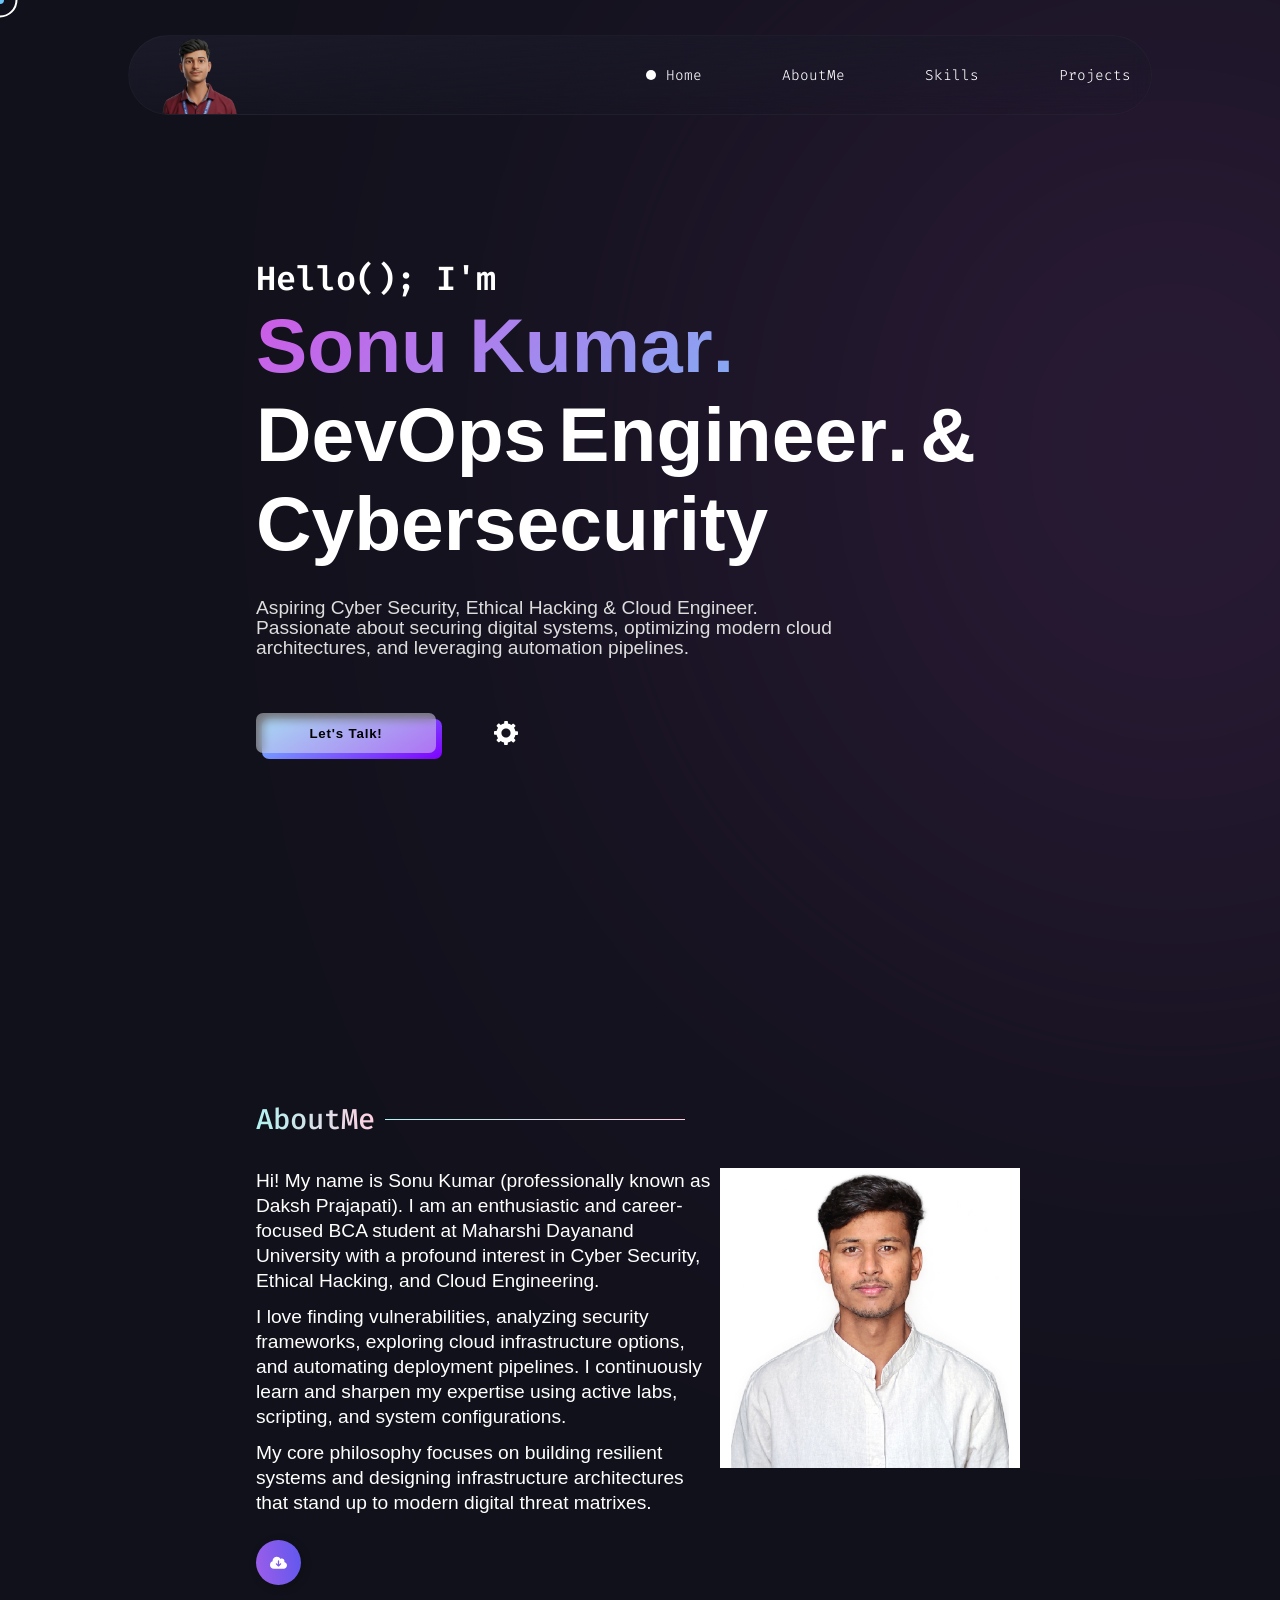
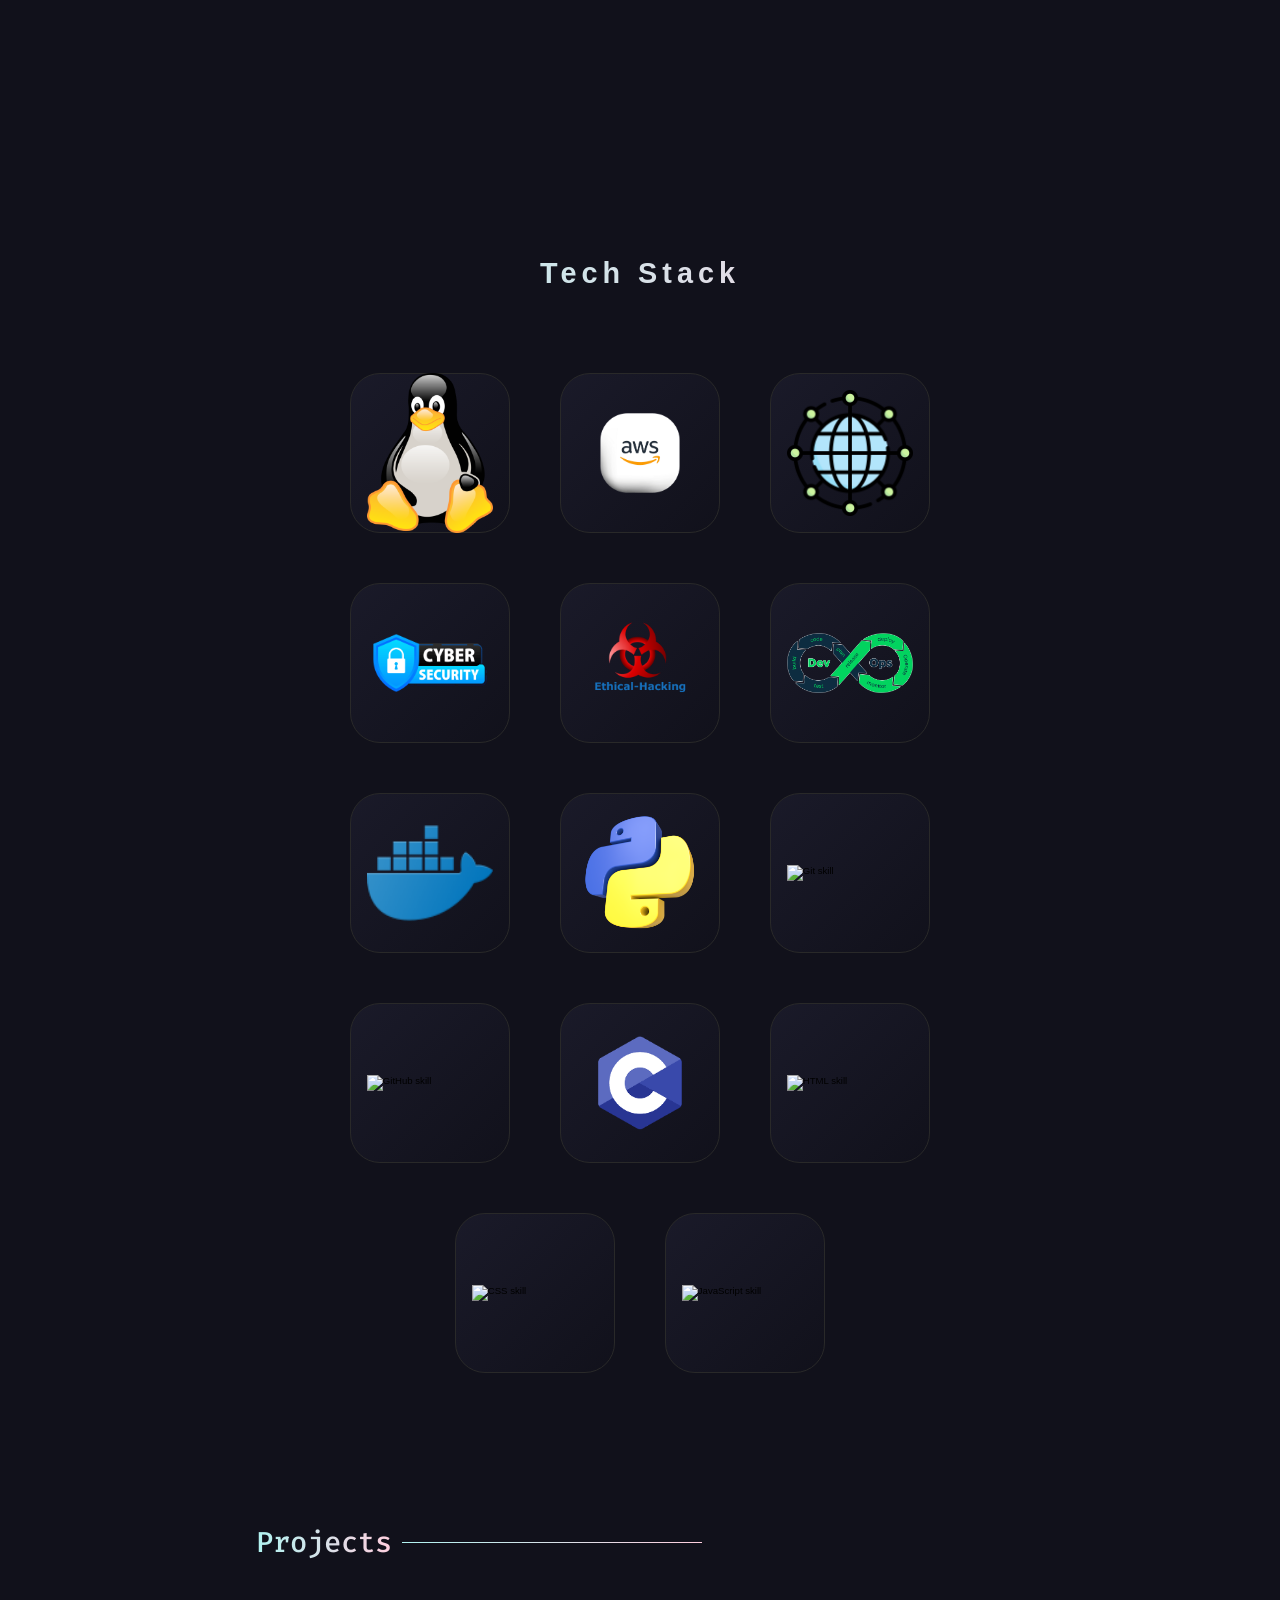
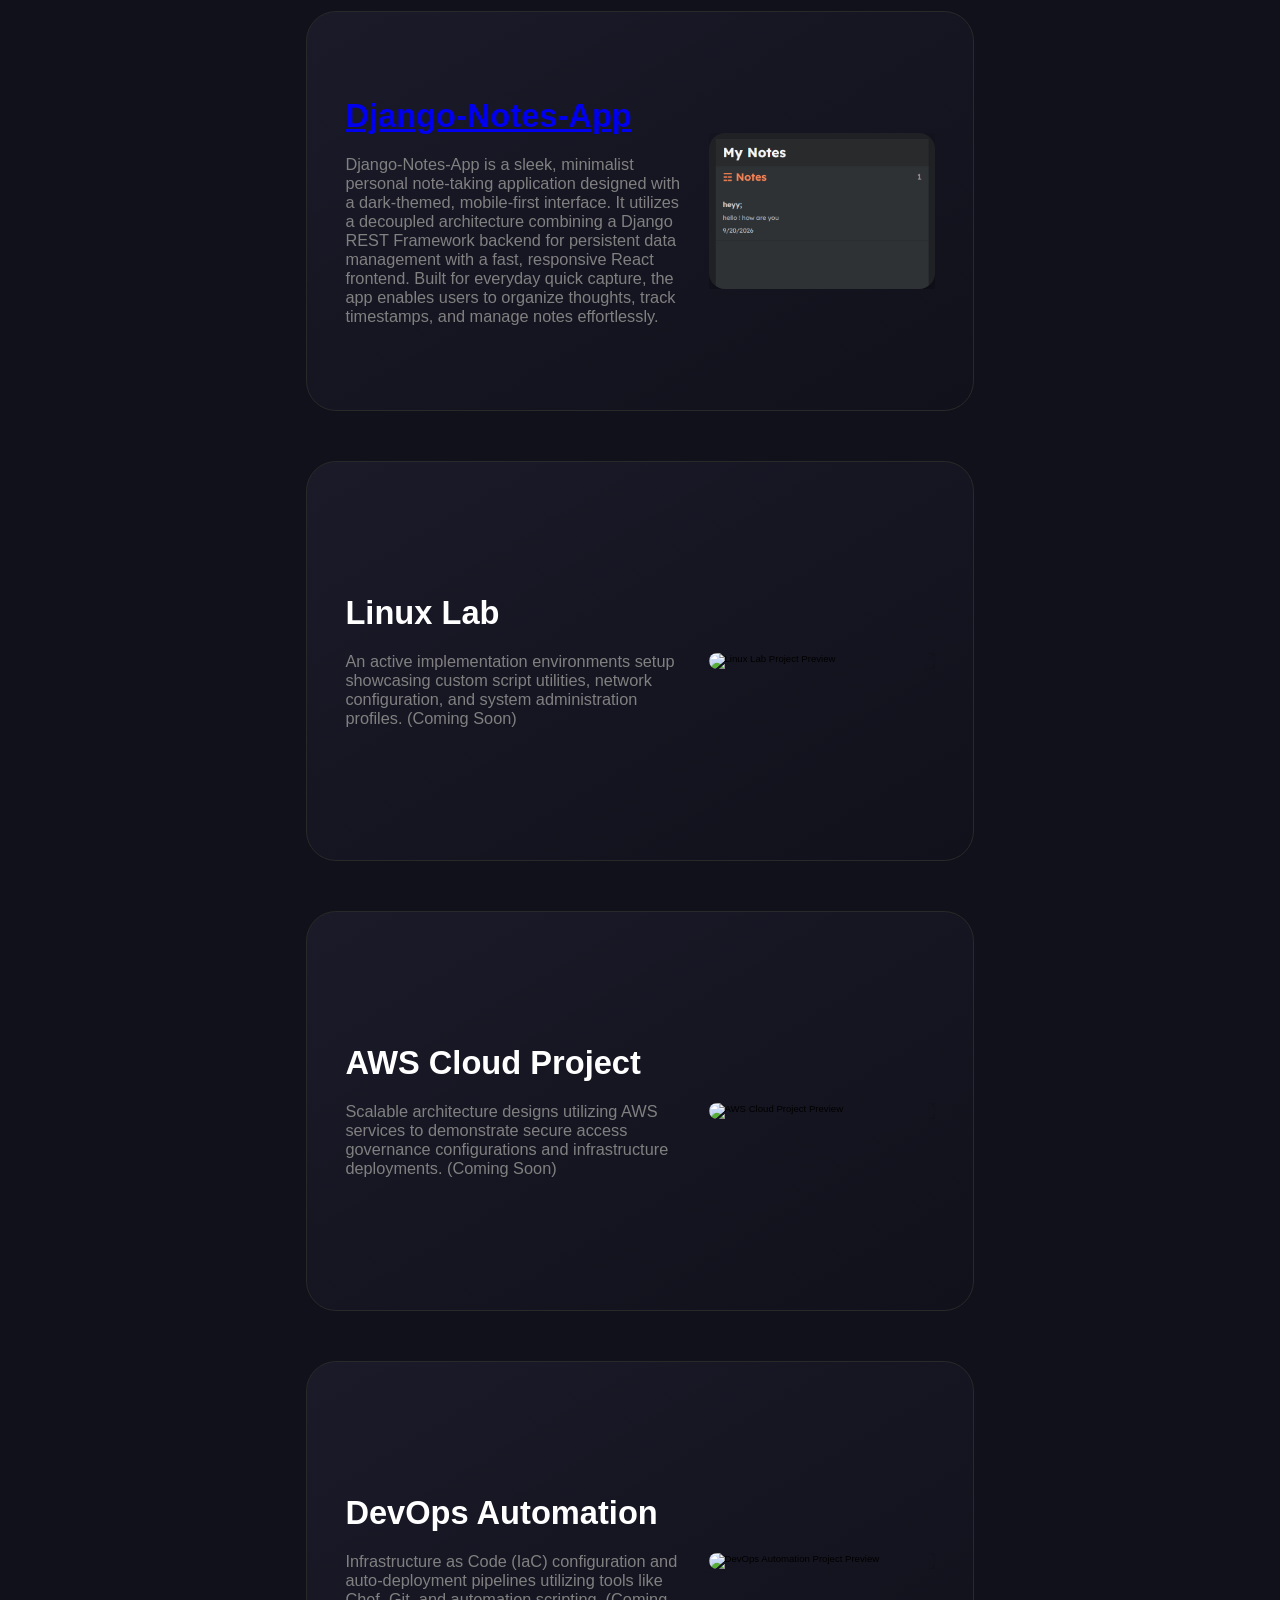
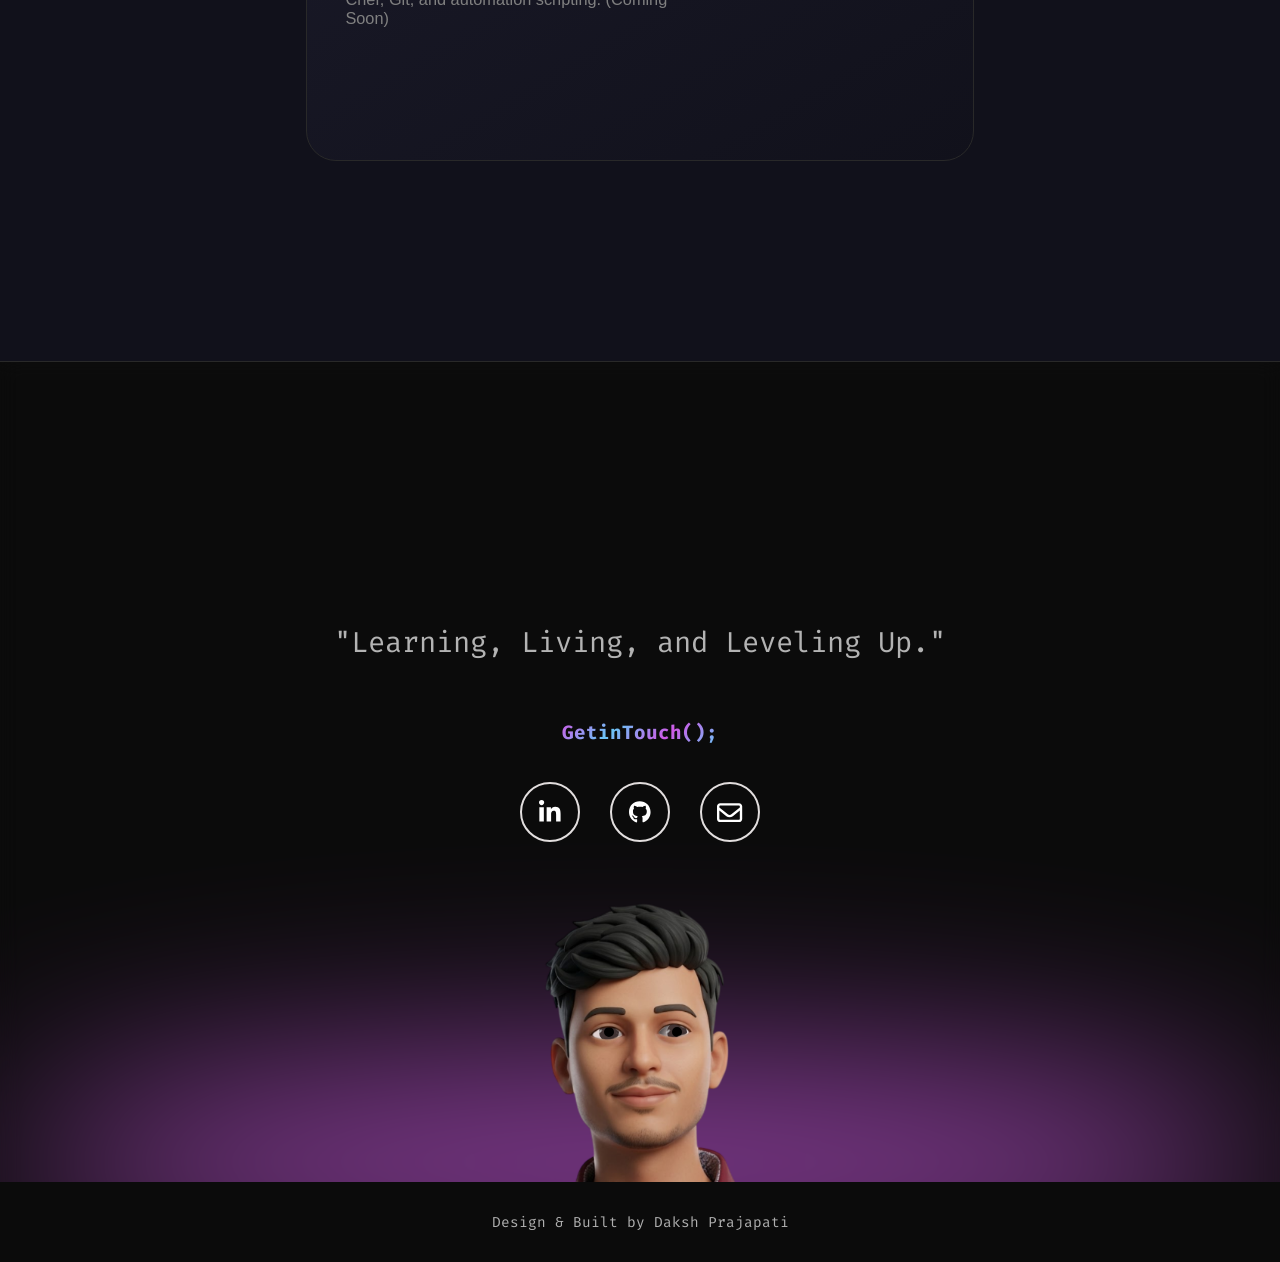
==== commit 82169ce8: "portfolio" ====
--- a/index.html
+++ b/index.html
@@ -144,6 +144,29 @@
 
           <article id="work" data-aos="fade-up" data-aos-delay="400">
             <div>
+              <p class="jello">D</p>
+              <p class="jello">e</p>
+              <p class="jello">v</p>
+              <p class="jello">O</p>
+              <p class="jello">p</p>
+              <p class="jello">s</p>
+              </div>
+              <div>
+                <p class="jello">E</p>
+                <p class="jello">n</p>
+                <p class="jello">g</p>
+                <p class="jello">i</p>
+                <p class="jello">n</p>
+                <p class="jello">e</p>
+                <p class="jello">e</p>
+                <p class="jello">r</p>
+                <p class="jello">.</p>
+              
+            </div>
+            <div>
+              <p class="jello">&</p>
+            </div>
+            <div>
               <p class="jello">C</p>
               <p class="jello">y</p>
               <p class="jello">b</p>
@@ -157,28 +180,6 @@
               <p class="jello">i</p>
               <p class="jello">t</p>
               <p class="jello">y</p>
-            </div>
-            <div>
-              <p class="jello">&</p>
-            </div>
-            <div>
-              <p class="jello">D</p>
-              <p class="jello">e</p>
-              <p class="jello">v</p>
-              <p class="jello">O</p>
-              <p class="jello">p</p>
-              <p class="jello">s</p>
-            </div>
-            <div>
-              <p class="jello">E</p>
-              <p class="jello">n</p>
-              <p class="jello">g</p>
-              <p class="jello">i</p>
-              <p class="jello">n</p>
-              <p class="jello">e</p>
-              <p class="jello">e</p>
-              <p class="jello">r</p>
-              <p class="jello">.</p>
             </div>
           </article>
           <p id="info-para" data-aos="fade-up" data-aos-delay="600">
@@ -338,8 +339,8 @@
               </li>
 
               <li class="tech-stack-box" data-aos="fade-up">
-                <img src="./src/png/chef.webp" alt="Chef skill" class="tech-stack-logo" />
-                <span class="tooltip">CHEF</span>
+                <img src="./src/png/DOCKER.png" alt="Chef skill" class="tech-stack-logo" />
+                <span class="tooltip">DOCKER</span>
               </li>
 
               <li class="tech-stack-box" data-aos="fade-up">
@@ -391,51 +392,78 @@
             <p class="sectionHeadingP"></p>
           </div>
           <div class="project-boxes-div">
-
+      
+            <!-- Project 1: Django Notes App -->
             <div data-aos="fade-up" class="project-box-wrapper">
               <div class="project-box project-box2">
                 <div class="info-div">
-                  <article class="ProjectHeading">Cybersecurity Portfolio</article>
-                  <p class="ProjectDescription">A comprehensive showcase of ethical hacking frameworks, security audits,
-                    vulnerability assessments, and mitigation techniques. (Coming Soon)</p>
-                </div>
-              </div>
-            </div>
-
+                  <article class="ProjectHeading"><a href="Django Notes App.html"class="project-link" target="_blank" rel="noopener">Django-Notes-App </a></article>
+                  <p class="ProjectDescription">
+                    Django-Notes-App is a sleek, minimalist personal note-taking application designed with a dark-themed,
+                    mobile-first interface. It utilizes a decoupled architecture combining a Django REST Framework backend for
+                    persistent data management with a fast, responsive React frontend. Built for everyday quick capture, the
+                    app enables users to organize thoughts, track timestamps, and manage notes effortlessly.
+                  </p>
+                  
+                </div>
+                <div class="image-div">
+                  <img src="./src/png/notesapp1.png" alt="Django Notes App Preview" />
+                </div>
+              </div>
+            </div>
+      
+            <!-- Project 2: Linux Lab -->
             <div data-aos="fade-up" class="project-box-wrapper">
               <div class="project-box project-box2">
                 <div class="info-div">
                   <article class="ProjectHeading">Linux Lab</article>
-                  <p class="ProjectDescription">An active implementation environments setup showcasing custom script
-                    utilities, network configuration, and system administration profiles. (Coming Soon)</p>
-                </div>
-              </div>
-            </div>
-
+                  <p class="ProjectDescription">
+                    An active implementation environments setup showcasing custom script utilities, network configuration, and
+                    system administration profiles. (Coming Soon)
+                  </p>
+                </div>
+                <div class="image-div">
+                  <img src="src/assets/linux-lab.png" alt="Linux Lab Project Preview" />
+                </div>
+              </div>
+            </div>
+      
+            <!-- Project 3: AWS Cloud Project -->
             <div data-aos="fade-up" class="project-box-wrapper">
               <div class="project-box project-box2">
                 <div class="info-div">
                   <article class="ProjectHeading">AWS Cloud Project</article>
-                  <p class="ProjectDescription">Scalable architecture designs utilizing AWS services to demonstrate
-                    secure access governance configurations and infrastructure deployments. (Coming Soon)</p>
-                </div>
-              </div>
-            </div>
-
+                  <p class="ProjectDescription">
+                    Scalable architecture designs utilizing AWS services to demonstrate secure access governance
+                    configurations and infrastructure deployments. (Coming Soon)
+                  </p>
+                </div>
+                <div class="image-div">
+                  <img src="src/assets/aws-project.png" alt="AWS Cloud Project Preview" />
+                </div>
+              </div>
+            </div>
+      
+            <!-- Project 4: DevOps Automation -->
             <div data-aos="fade-up" class="project-box-wrapper">
               <div class="project-box project-box2">
                 <div class="info-div">
                   <article class="ProjectHeading">DevOps Automation</article>
-                  <p class="ProjectDescription">Infrastructure as Code (IaC) configuration and auto-deployment pipelines
-                    utilizing tools like Chef, Git, and automation scripting. (Coming Soon)</p>
-                </div>
-              </div>
-            </div>
-
+                  <p class="ProjectDescription">
+                    Infrastructure as Code (IaC) configuration and auto-deployment pipelines utilizing tools like Chef, Git,
+                    and automation scripting. (Coming Soon)
+                  </p>
+                </div>
+                <div class="image-div">
+                  <img src="src/assets/devops-automation.png" alt="DevOps Automation Project Preview" />
+                </div>
+              </div>
+            </div>
+      
           </div>
         </div>
       </section>
-    </main>
+
     <!-- main ends here -->
 
     <footer id="footer">
--- a/style.css
+++ b/style.css
@@ -102,7 +102,12 @@
     --static-heading-gradient-pink: #ffcfdf;
     --tech-stack-box-first-color: #1a1a29;
     --tech-stack-box-second-color: rgba(27, 27, 40, 0);
-    --tech-stack-box-border-color: #292929
+    --tech-stack-box-border-color: #292929;
+
+    /* 🛠️ PROJECT IMAGE SIZE CONTROLLER (Yahan se size change karein) */
+    --project-img-width: 380px;
+    --project-img-max-height: 250px;
+    --project-img-radius: 16px;
 }
 
 #hello-friend,
@@ -1173,26 +1178,56 @@
     width: 100%
 }
 
+/* ================= PROJECT BOX & ADJUSTABLE IMAGE STYLES ================= */
 .project-box {
     width: 100%;
-    height: 400px;
+    min-height: 400px;
+    height: auto;
     display: flex;
     flex-direction: row;
+    align-items: center;
     justify-content: space-between;
+    gap: 2.5rem;
+    padding: 3rem 4rem;
     transition-duration: .3s;
     border-radius: 30px;
     border: 1px solid var(--tech-stack-box-border-color)
 }
 
 .info-div {
-    width: 50%;
-    height: 100%;
+    flex: 1.2;
+    height: 5%;
     display: flex;
     flex-direction: column;
     align-items: flex-start;
     justify-content: center;
     gap: 20px;
-    padding: 0 40px
+    padding: 0
+}
+
+.image-div {
+    flex: 0.8;
+    height: 100%;
+    display: flex;
+    align-items: center;
+    justify-content: center;
+    padding: 0
+}
+
+.image-div img {
+    width: var(--project-img-width);
+    max-width: 100%;
+    max-height: var(--project-img-max-height);
+    height: auto;
+    object-fit: cover;
+    border-radius: var(--project-img-radius);
+    box-shadow: 0 10px 30px rgba(0, 0, 0, 0.45);
+    transition: transform 0.3s ease, box-shadow 0.3s ease;
+}
+
+.image-div img:hover {
+    transform: translateY(-4px) scale(1.02);
+    box-shadow: 0 14px 35px rgba(0, 0, 0, 0.6);
 }
 
 .faviconforProject {
@@ -1202,18 +1237,6 @@
 
 .faviconforProjectAquaregia {
     width: 20px
-}
-
-.image-div {
-    width: 50%;
-    height: 100%;
-    padding-top: 70px;
-    padding-left: 10px
-}
-
-.image-div img {
-    height: 100%;
-    border-top-left-radius: 30px
 }
 
 .ProjectHeading {
@@ -1790,17 +1813,29 @@
 
     .project-box {
         flex-direction: column;
-        height: 800px
+        height: auto;
+        min-height: auto;
+        padding: 30px;
+        gap: 20px
     }
 
     .image-div,
     .info-div {
         width: 100%;
-        height: 50%
+        height: auto
     }
 
     .image-div {
-        padding: 0 0 0 80px
+        padding: 0;
+        display: flex;
+        justify-content: center;
+        align-items: center
+    }
+
+    .image-div img {
+        width: 100%;
+        max-width: 100%;
+        border-radius: var(--project-img-radius)
     }
 }
 
@@ -1904,20 +1939,21 @@
     }
 
     .project-box {
-        height: 550px
+        height: auto;
+        padding: 25px 20px
     }
 
     .info-div {
-        height: 60%
+        height: auto
     }
 
     .image-div {
-        height: 40%;
-        padding-left: 50px
+        height: auto;
+        padding-left: 0
     }
 
     .image-div img {
-        border-top-left-radius: 10px
+        border-radius: 12px
     }
 
     .tech-stack-wrapper {
@@ -1944,7 +1980,7 @@
     }
 
     .info-div {
-        padding: 0 30px
+        padding: 0
     }
 
     .two-words article {
@@ -2010,11 +2046,10 @@
     }
 }
 
-
-@media only screen and (max-width: 1300px) and (max-height: 730px){
+@media only screen and (max-width: 1300px) and (max-height: 730px) {
     .landing-page-container {
         height: fit-content;
-        margin-top: 100px;  
+        margin-top: 100px;
     }
 }
 
@@ -2049,9 +2084,17 @@
 }
 
 @keyframes announcement-gradient {
-    0% { background-position: 0% 50%; }
-    50% { background-position: 100% 50%; }
-    100% { background-position: 0% 50%; }
+    0% {
+        background-position: 0% 50%;
+    }
+
+    50% {
+        background-position: 100% 50%;
+    }
+
+    100% {
+        background-position: 0% 50%;
+    }
 }
 
 .announcement-content {
@@ -2067,8 +2110,15 @@
 }
 
 @keyframes announcement-pulse {
-    0%, 100% { transform: scale(1); }
-    50% { transform: scale(1.15) rotate(5deg); }
+
+    0%,
+    100% {
+        transform: scale(1);
+    }
+
+    50% {
+        transform: scale(1.15) rotate(5deg);
+    }
 }
 
 .announcement-link {
@@ -2123,7 +2173,6 @@
 
 /* Responsive adjustments */
 @media screen and (max-width: 998px) {
-
     body.has-announcement .hamburger {
         top: 45px;
         transition: top 0.3s ease;
@@ -2134,14 +2183,17 @@
     body.has-announcement {
         padding-top: 55px;
     }
+
     body.has-announcement .hamburger {
         top: 55px;
     }
+
     .announcement-bar {
         font-size: 1.25rem;
         padding: 0 40px 0 15px;
         height: 55px;
     }
+
     .announcement-close {
         right: 10px;
         font-size: 2rem;
@@ -2152,13 +2204,28 @@
     body.has-announcement {
         padding-top: 65px;
     }
+
     body.has-announcement .hamburger {
         top: 65px;
     }
+
     .announcement-bar {
         font-size: 1.15rem;
         padding: 4px 35px 4px 10px;
         height: 65px;
         line-height: 1.4;
     }
-}+}
+
+/* ================= VIEW DETAILS BUTTON (Django Notes App) ================= */
+.project-buttons .cta:focus-visible {
+    outline: 2px solid var(--color-light-blue);
+    outline-offset: 4px;
+    border-radius: 50px;
+}
+
+.project-buttons .cta svg {
+    width: 15px;
+    height: 10px;
+    flex-shrink: 0;
+}
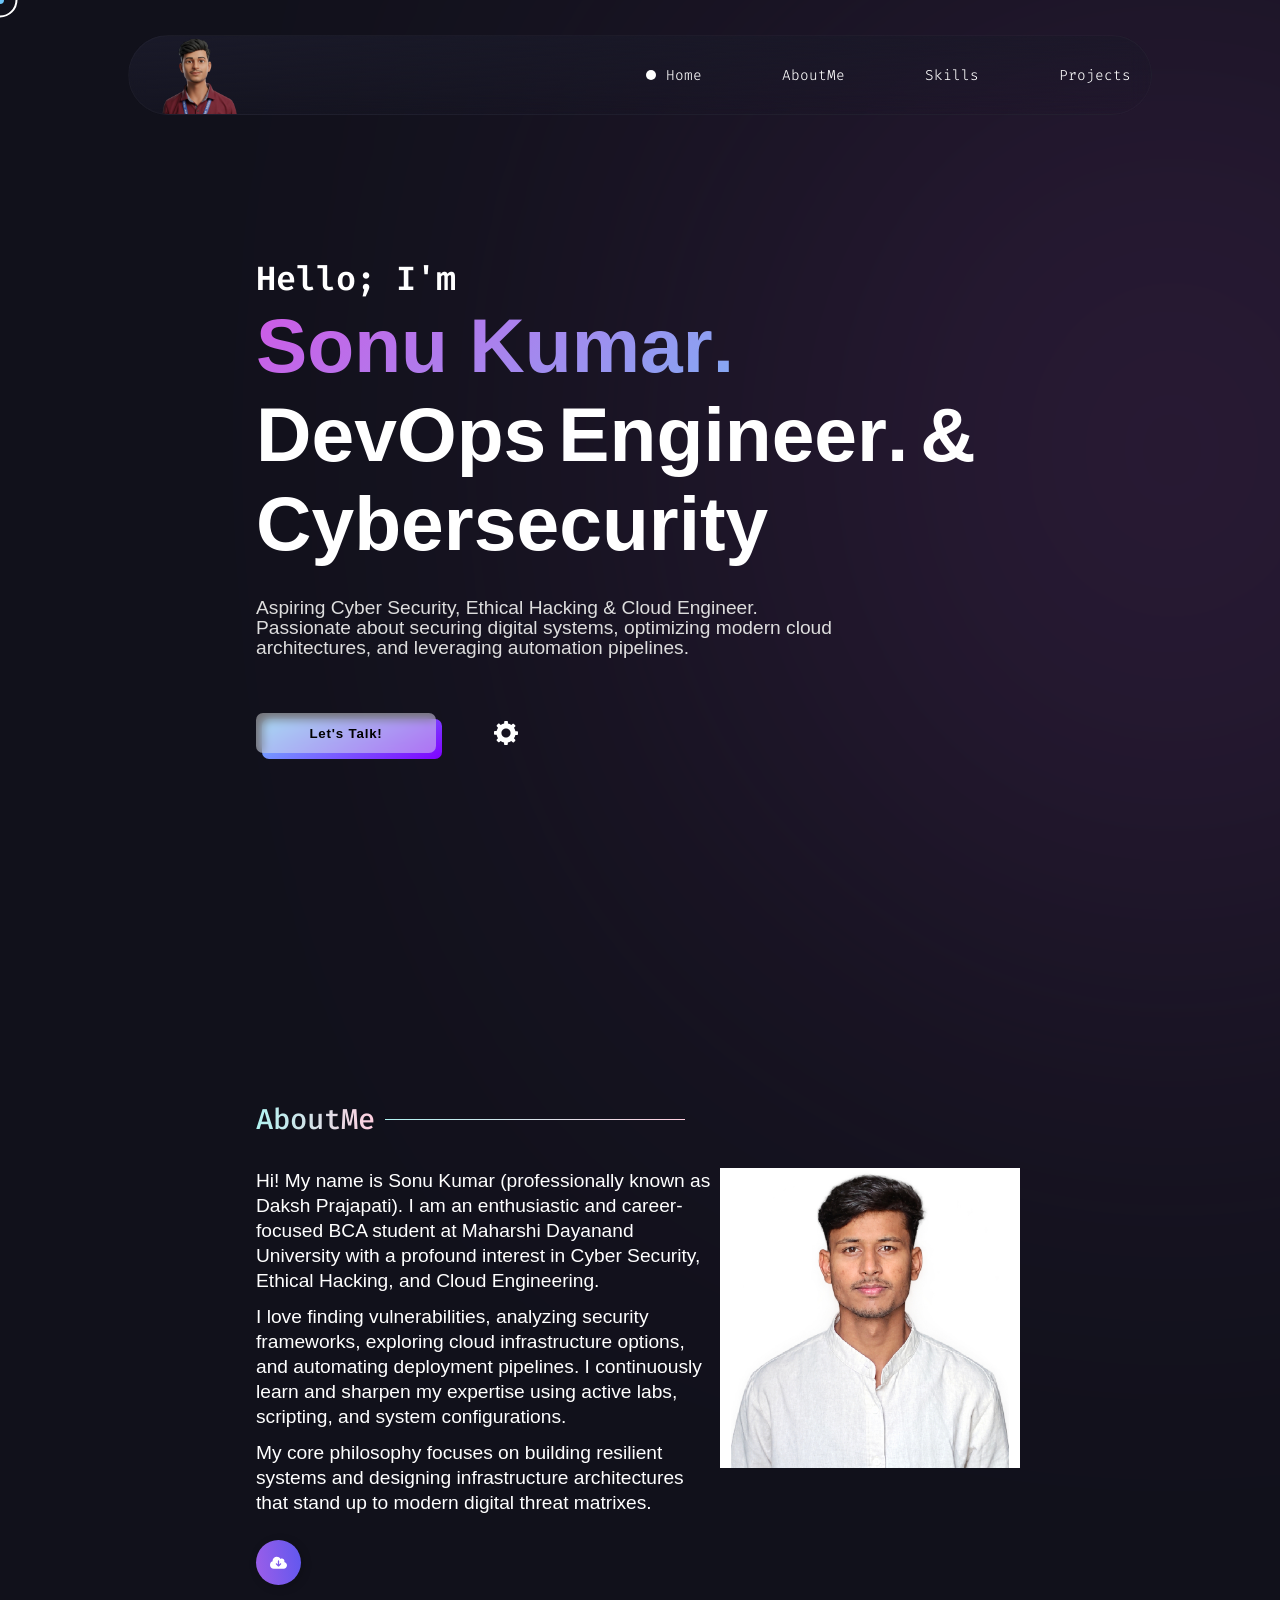
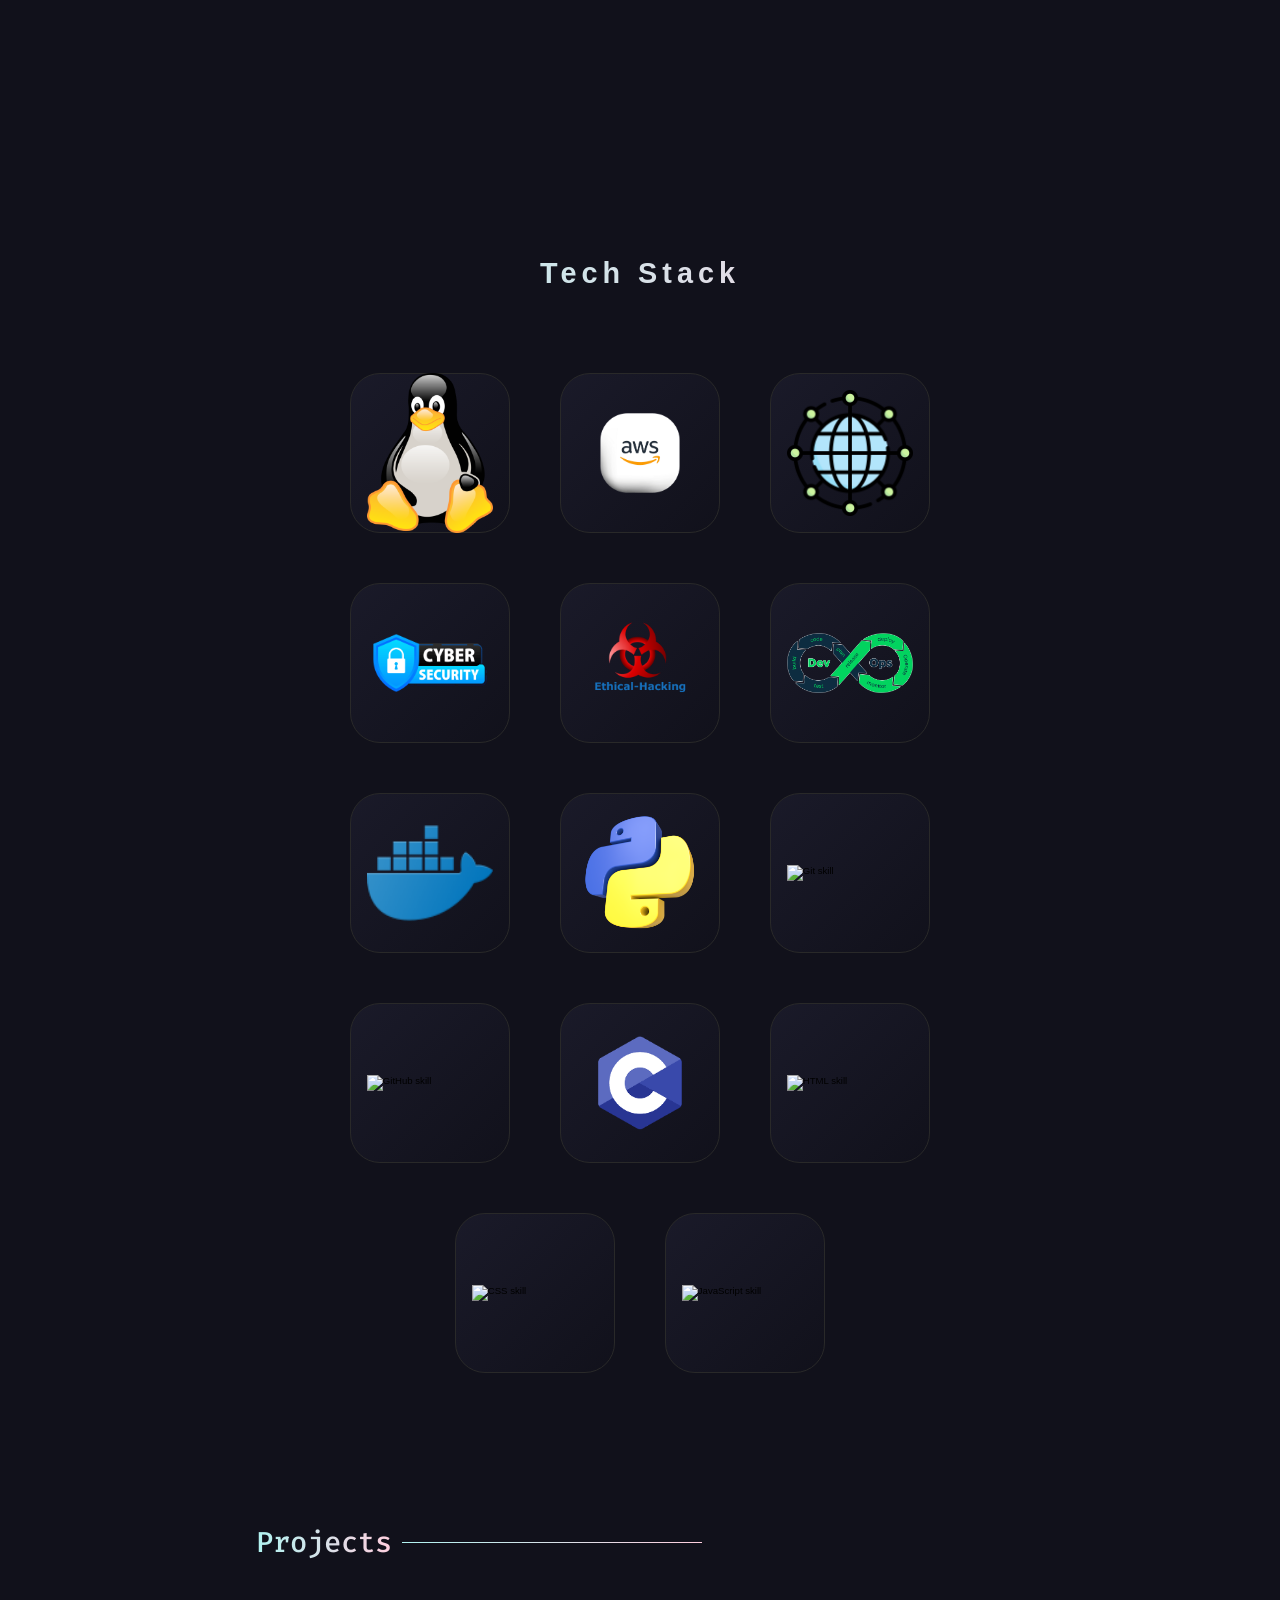
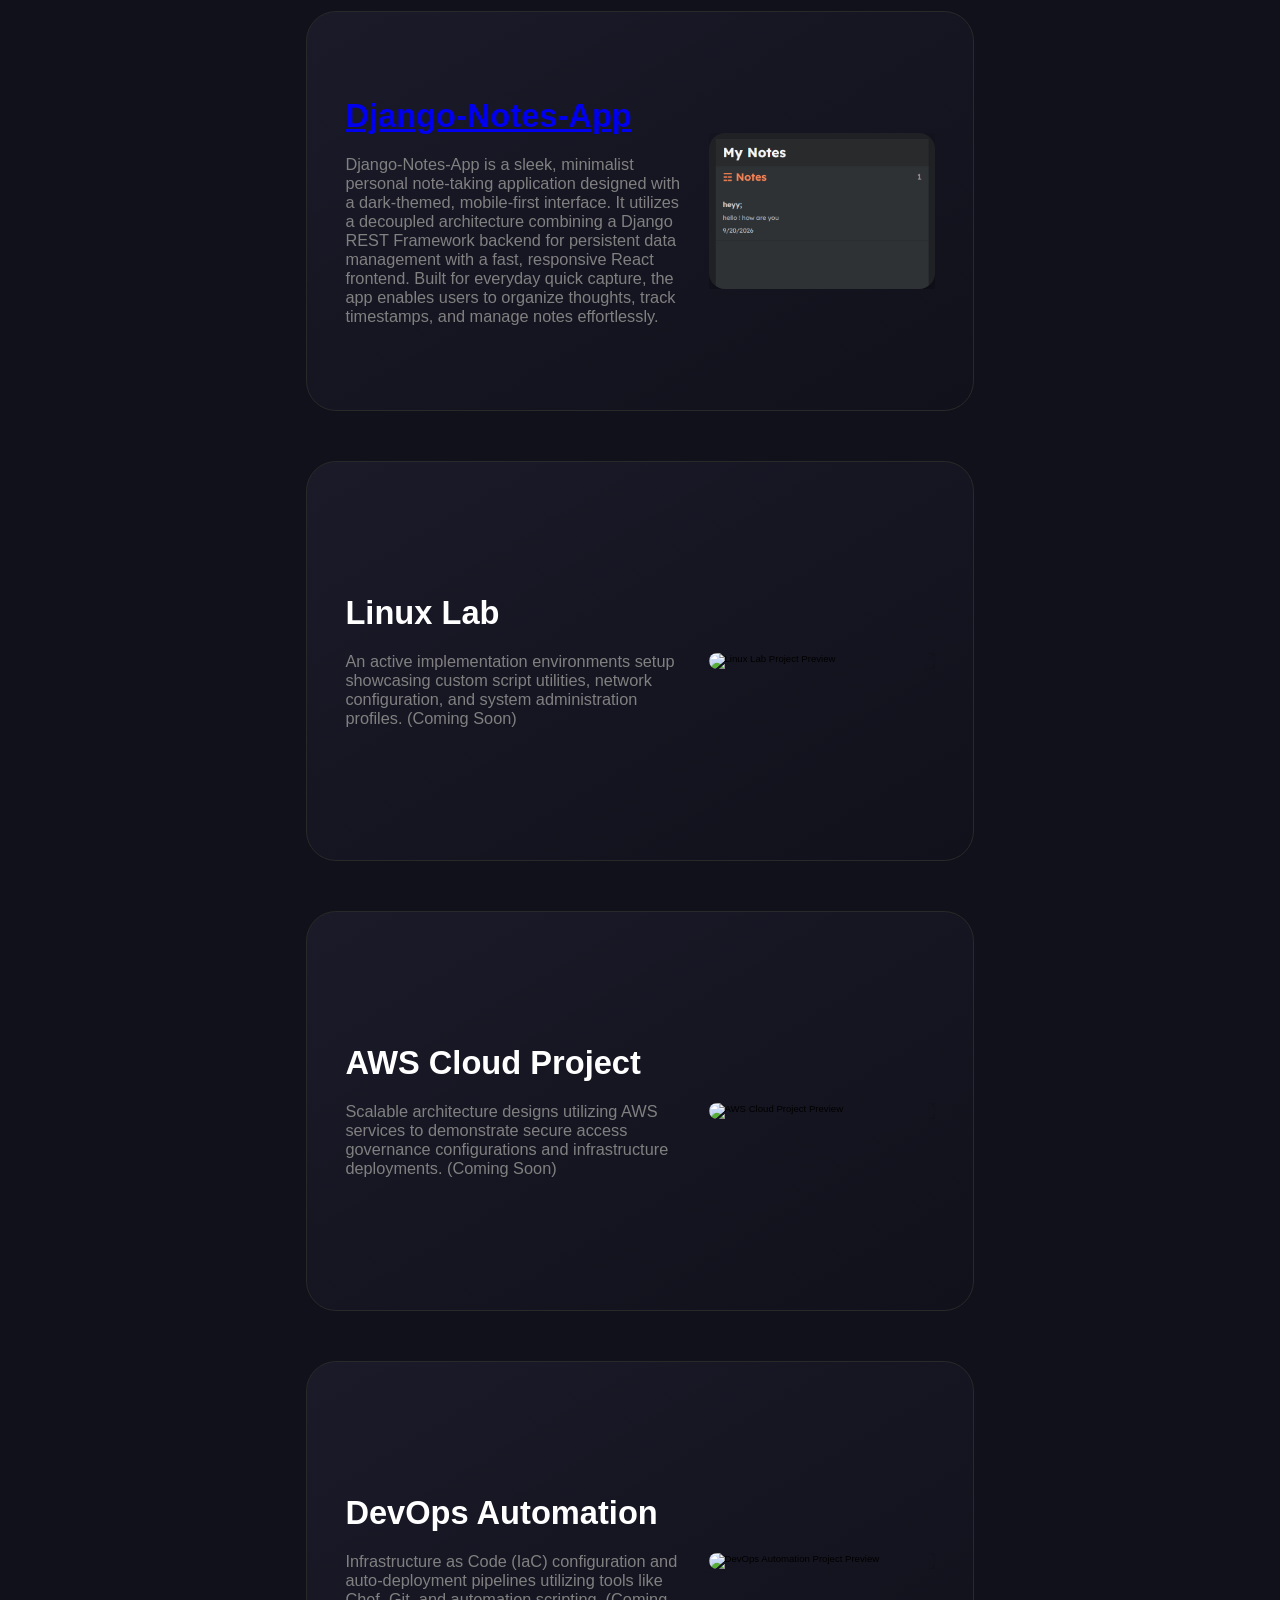
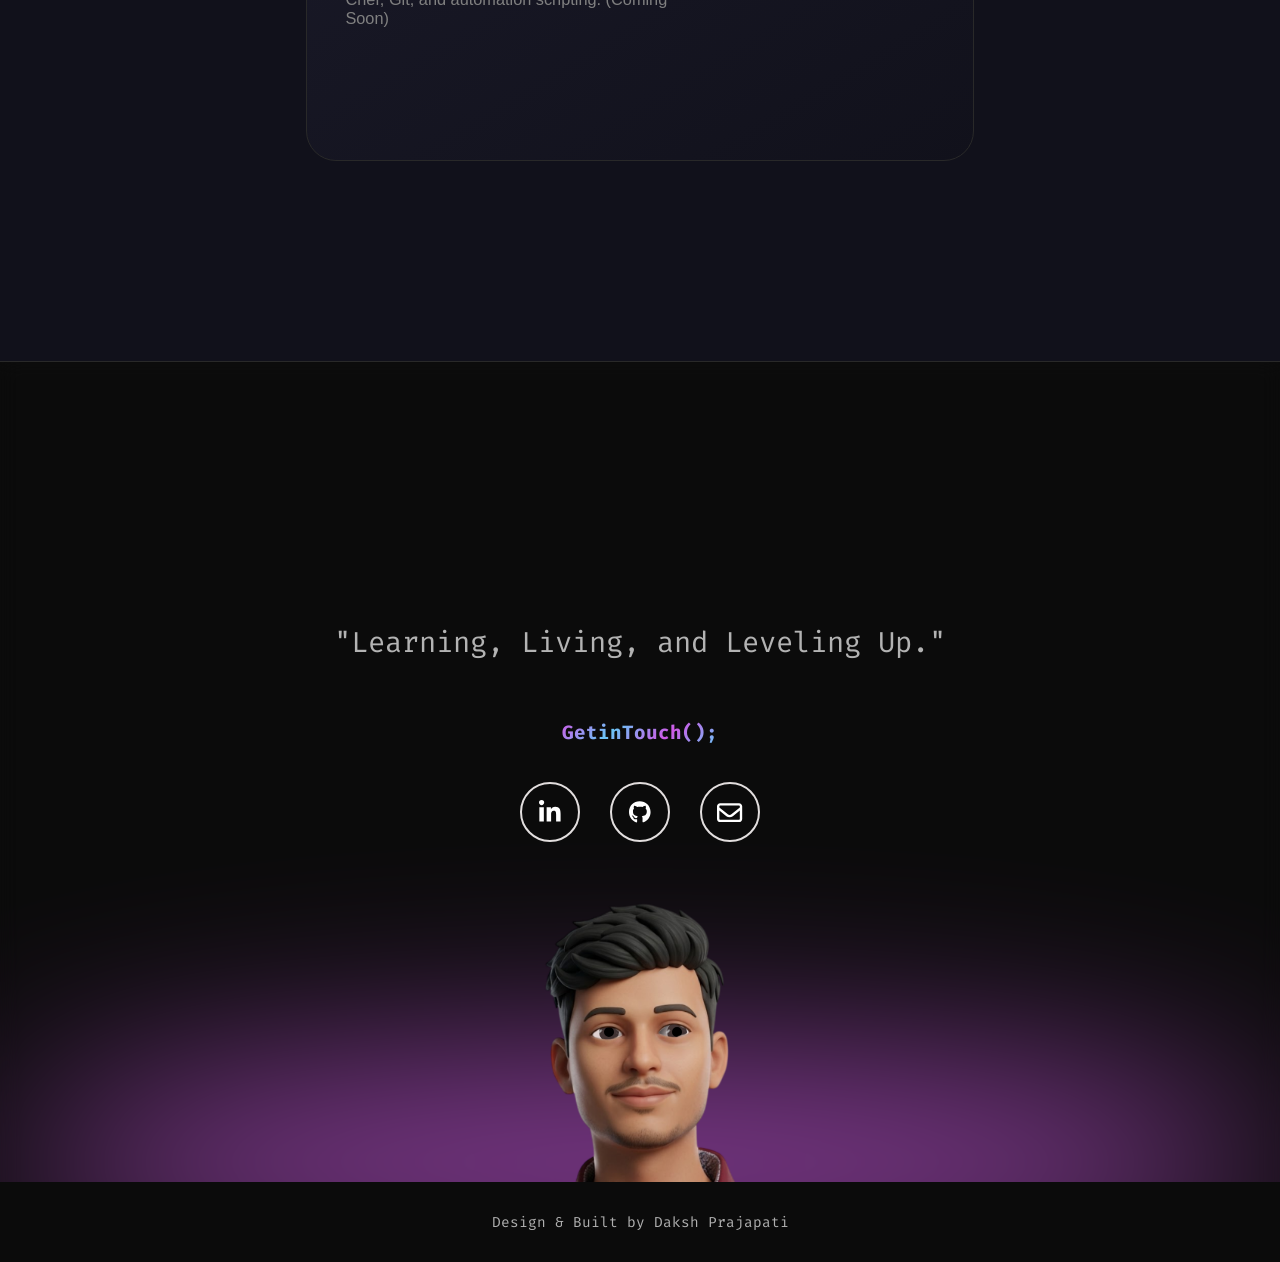
==== commit ca052444: "update index Removed parentheses from the jello text in index.html." ====
--- a/index.html
+++ b/index.html
@@ -120,8 +120,6 @@
             <p class="jello">l</p>
             <p class="jello">l</p>
             <p class="jello">o</p>
-            <p class="jello">(</p>
-            <p class="jello">)</p>
             <p class="jello">;</p>
             &nbsp;
             <p class="jello">I</p>
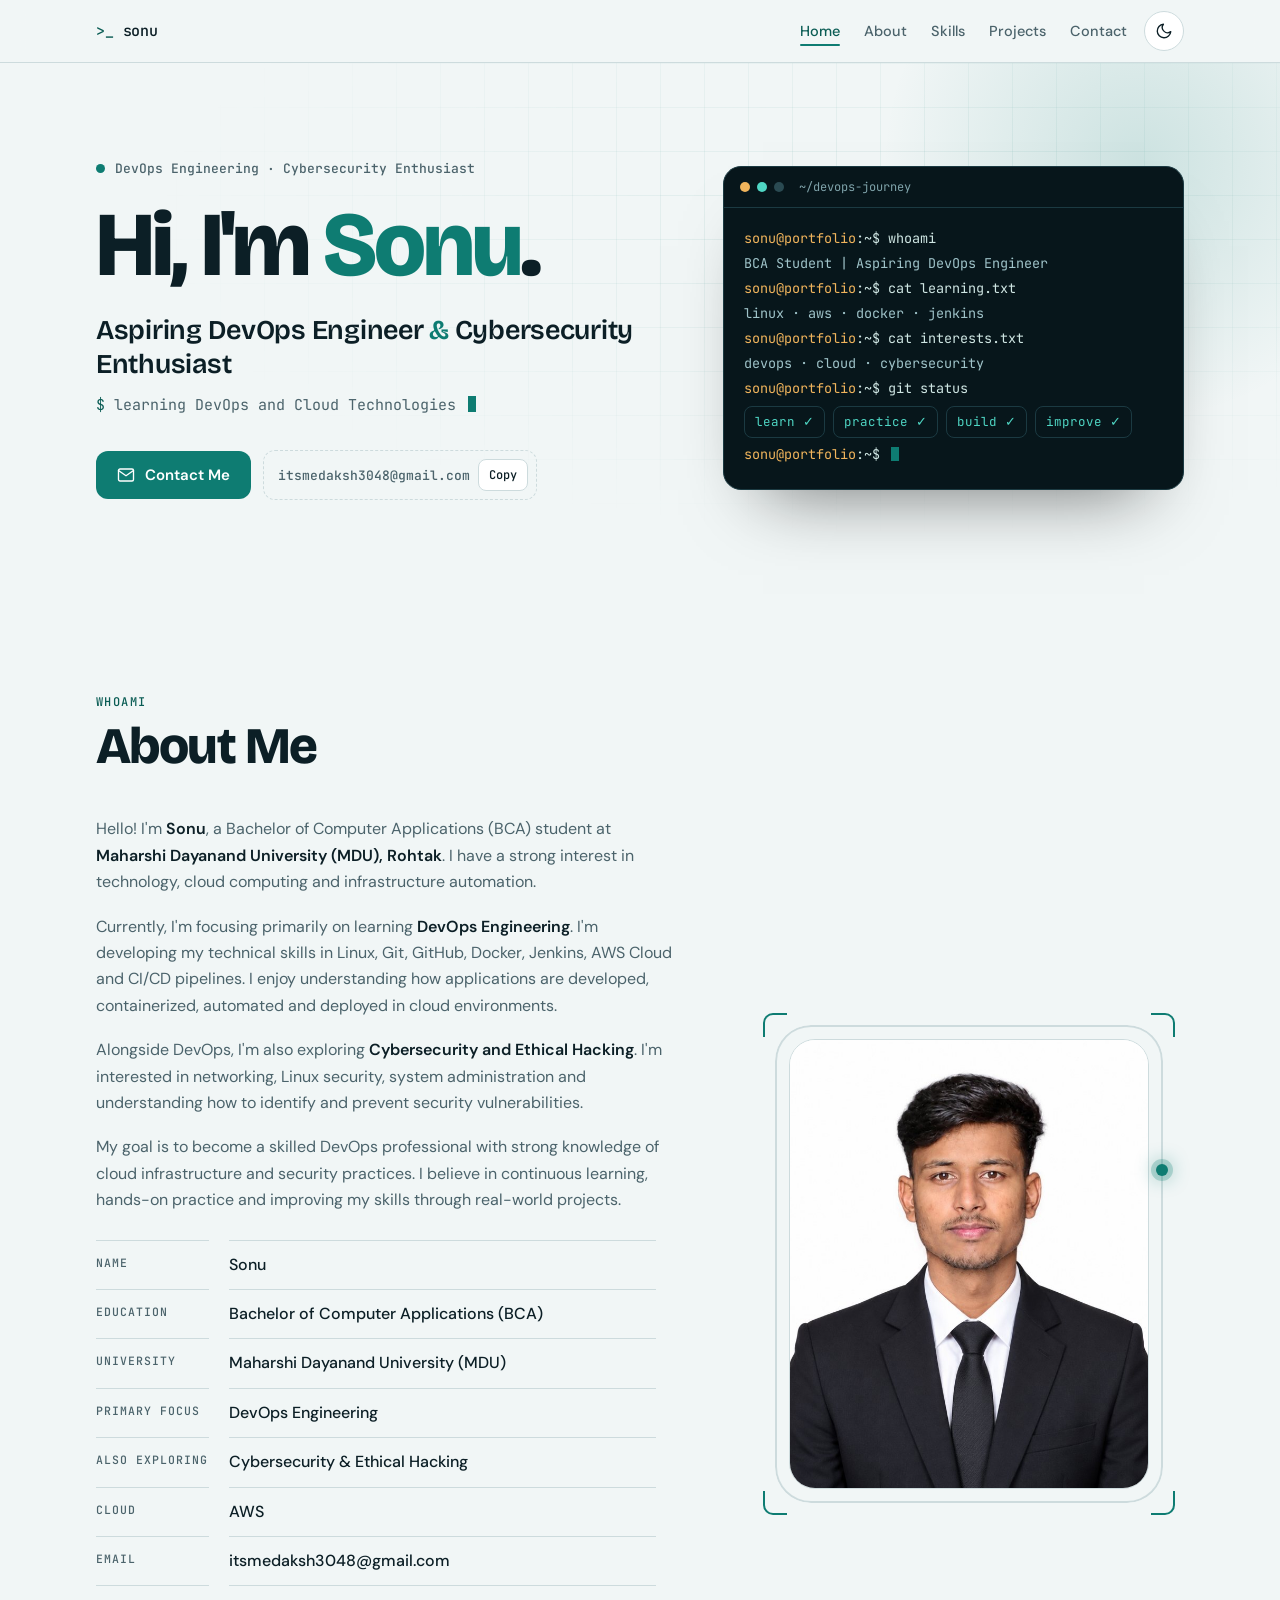
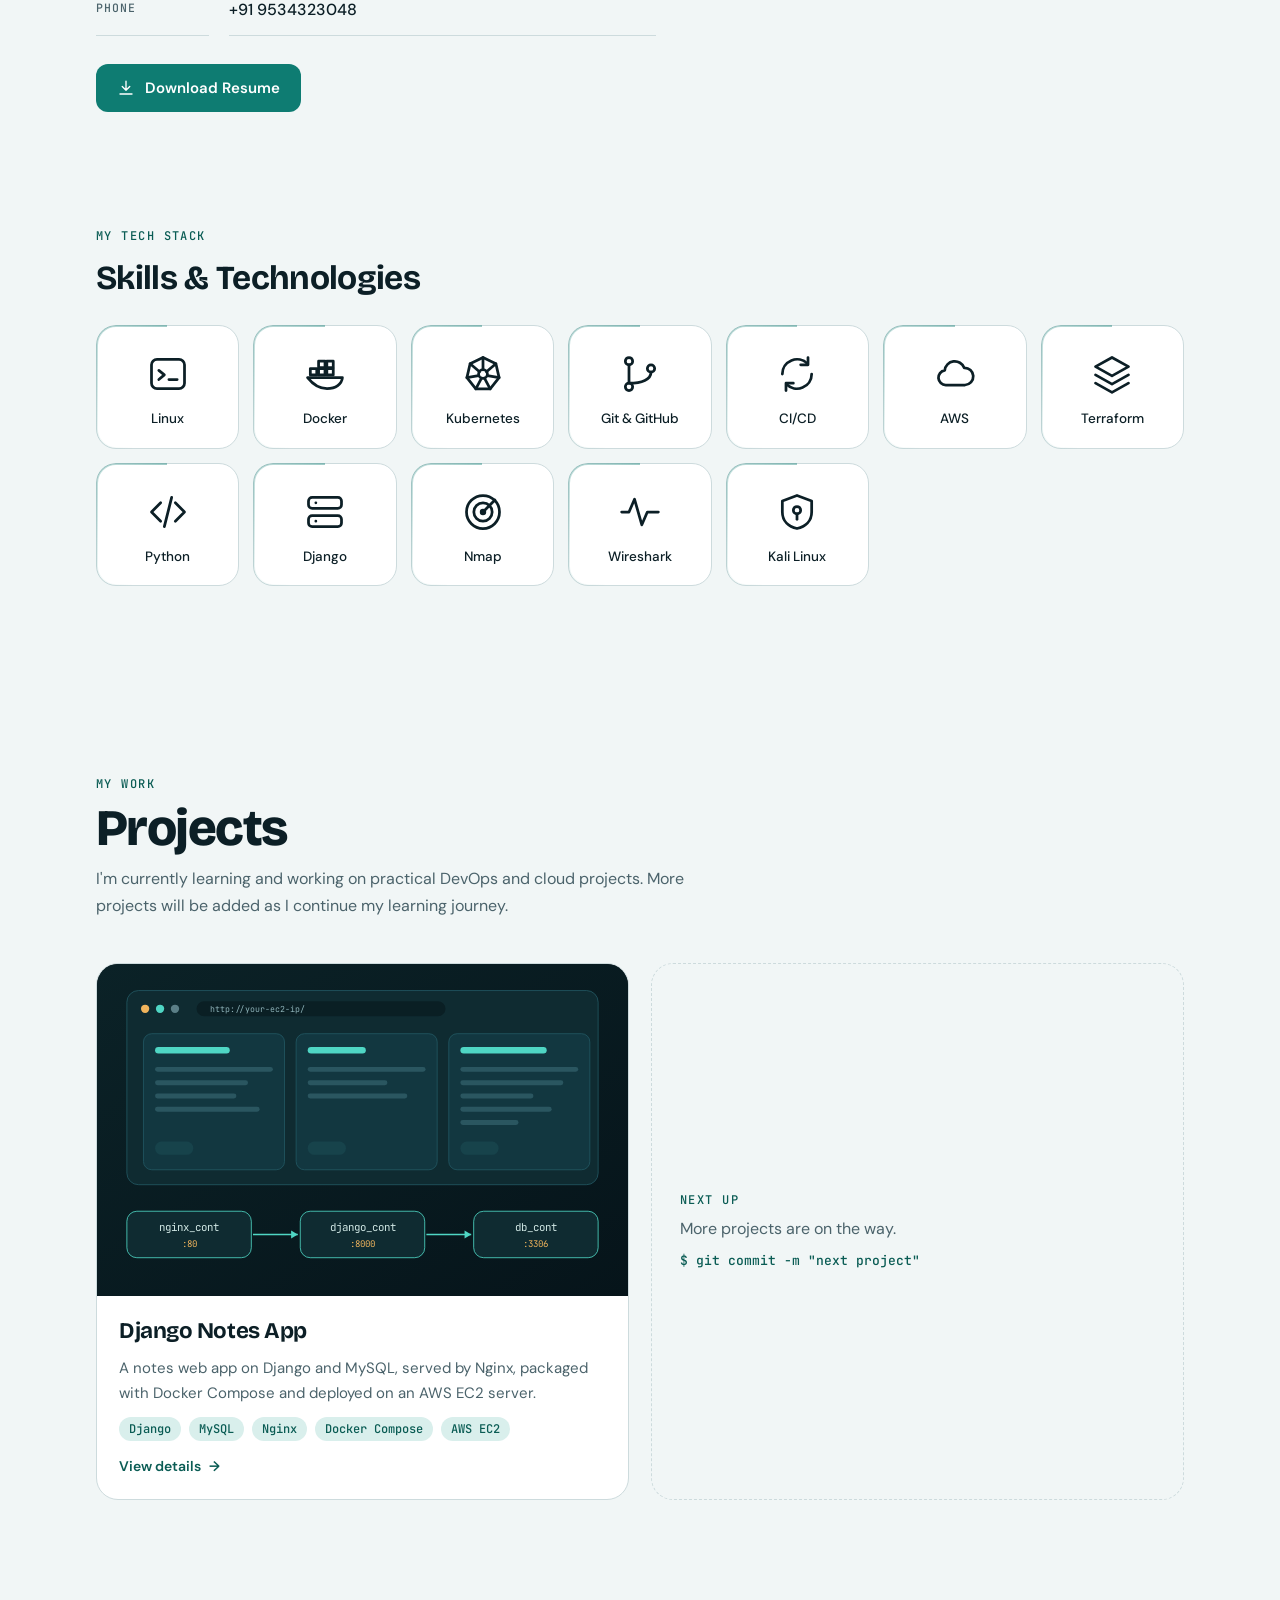
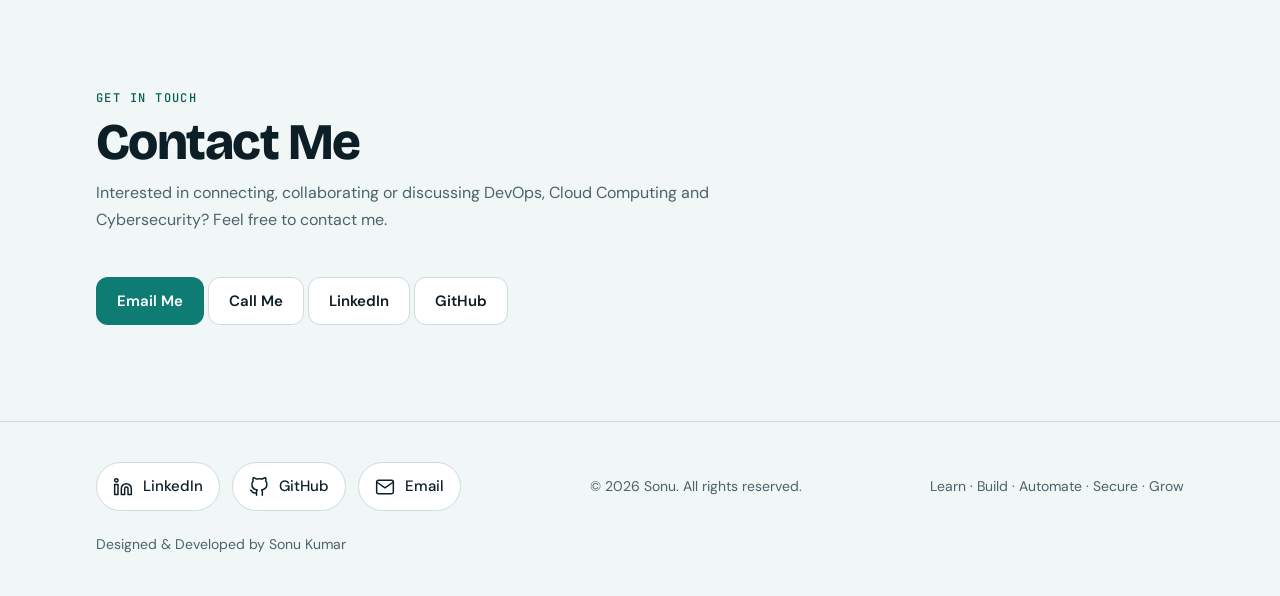
==== commit e99cc250: "update portfolio" ====
--- a/index.html
+++ b/index.html
@@ -2,577 +2,459 @@
 <html lang="en">
 
   <head>
-    <meta charset="UTF-8" />
-    <meta http-equiv="X-UA-Compatible" content="IE=edge" />
-    <meta name="viewport" content="width=device-width, initial-scale=1.0" />
-    <meta name="theme-color" content="#000" />
-    <meta property="og:image" content="src/png/Preview-card-min.png" />
-    <meta property="og:title" content="Daksh Prajapati | Portfolio" />
-    <meta property="og:url" content="https://github.com/itsmedaksh3048-blip" />
-    <meta property="og:site_name" content="Daksh Prajapati Portfolio" />
-    <title>Sonu Kumar | Portfolio</title>
-    <link rel="icon" type="image/x-icon" href="src/png/main-favicon.png" />
-    <!-- aos cdn -->
-    <link rel="stylesheet" href="https://unpkg.com/aos@next/dist/aos.css" />
-    <!-- stylesheet -->
-    <link rel="stylesheet" href="style.css" />
-    <!-- google fonts-->
+    <meta charset="UTF-8">
+    <meta name="viewport" content="width=device-width, initial-scale=1.0">
+
+    <title>Sonu Kumar | DevOps Engineer & Cybersecurity Enthusiast</title>
+    <link rel="icon" type="image/x-icon" href="src/images/logo.png" />
+
+    <meta name="description"
+      content="Sonu Kumar - BCA student learning DevOps engineering, AWS Cloud, Linux, Docker, Jenkins, CI/CD and exploring Cybersecurity.">
+    <meta name="keywords" content="Sonu Kumar, DevOps, AWS, Linux, Docker, Jenkins, Git, GitHub, Cybersecurity, BCA">
+    <meta name="author" content="Sonu Kumar">
+    <meta name="theme-color" content="#080d18">
+
+    <meta property="og:title" content="Sonu Kumar | DevOps & Cybersecurity">
+    <meta property="og:description" content="Exploring DevOps, Cloud Computing, Automation and Cybersecurity.">
+    <meta property="og:type" content="website">
+
+    <link rel="preconnect" href="https://fonts.googleapis.com">
     <link rel="stylesheet"
-      href="https://fonts.googleapis.com/css2?family=Passions+Conflict&family=Orbitron&family=Fira+Code&family=Six+Caps" />
+      href="https://fonts.googleapis.com/css2?family=Bricolage+Grotesque:opsz,wght@12..96,600;12..96,700;12..96,800&family=DM+Sans:wght@400;500;600&family=JetBrains+Mono:wght@400;500&display=swap">
+
+    <link rel="stylesheet" href="css/style.css">
   </head>
 
-  <body class="body">
-    <audio loop="" id="audioPlayer" style="display: none">
-      <source src="src/mp3/preloader.mp3" type="audio/mp3" />
-    </audio>
-    <div id="preloader"></div>
-    <noscript>Allow Javascript</noscript>
-
-    <header>
-      <div class="cursor-inner" id="cursor-inner"></div>
-      <div class="cursor-outer" id="cursor-outer"></div>
-
-      <div class="navbar" id="navbar">
-        <div class="hey">Hey!</div>
-        <div class="logo" tabindex="0" aria-label="daksh prajapati logo">
-          <div class="logo-top">
-            <img src="src/png/nav-avatar.png" alt="animation-head" id="nav-avatar" />
-          </div>
-        </div>
-        <div class="navbar-tabs" id="navbar-tabs">
-          <ul class="navbar-tabs-ul">
-            <li class="home activeThistab" class="navbar-tabs-li" data-aos="fade-down" data-aos-delay="100">
-              <a href="#home" tabindex="0" aria-label="Home menu button">
-                Home
-              </a>
-            </li>
-
-            <li class="about" class="navbar-tabs-li" data-aos="fade-down" data-aos-delay="300">
-              <a href="#about" aria-label="about menu button">
-                AboutMe
-              </a>
-            </li>
-
-            <li class="skills" class="navbar-tabs-li" data-aos="fade-down" data-aos-delay="500">
-              <a href="#skills" aria-label="skills menu button">
-                Skills
-              </a>
-            </li>
-
-            <li class="projects" class="navbar-tabs-li" data-aos="fade-down" data-aos-delay="700">
-              <a href="#projects" aria-label="projects menu button">
-                Projects
-              </a>
-            </li>
-          </ul>
-        </div>
-        <!-- navbar tabs ends -->
+  <body>
+
+    <!-- NAVIGATION -->
+    <header class="site">
+      <div class="in bar">
+
+        <a class="brand" href="#home" data-nav>
+          <b>&gt;_</b> sonu
+        </a>
+
+        <div class="bar-right">
+          <nav aria-label="Main menu">
+            <ul class="menu">
+              <li><a href="#home" data-nav="home">Home</a></li>
+              <li><a href="#about" data-nav="about">About</a></li>
+              <li><a href="#skills" data-nav="skills">Skills</a></li>
+              <li><a href="#projects" data-nav="projects">Projects</a></li>
+              <li><a href="#contact" data-nav="contact">Contact</a></li>
+            </ul>
+          </nav>
+
+          <button class="theme" id="themeBtn" type="button" aria-label="Switch colour theme"></button>
+        </div>
       </div>
     </header>
-    <!-- header ends here -->
-
-    <main>
-      <!-- hamburger -->
-      <div class="hamburger" id="hamburger" data-aos="fade">
-        <div class="hamburgerbase">
-          <button id="hamburger-button" onclick="hamburgerMenu()" tabindex="0" aria-label="Menu Button">
-            <span class="burger-bar" id="burger-bar1"></span>
-            <span class="burger-bar" id="burger-bar2"></span>
-            <span class="burger-bar" id="burger-bar3"></span>
-          </button>
-        </div>
+
+
+    <main id="main">
+
+      <!-- HOME SECTION -->
+      <section id="home" class="hero">
+
+        <div class="in hero-grid">
+
+          <div class="hero-copy">
+
+            <p class="status">
+              <span class="dot"></span>
+              DevOps Engineering &middot; Cybersecurity Enthusiast
+            </p>
+
+            <h1>
+              Hi, I'm <span class="name" data-name>Sonu Kumar</span>.
+            </h1>
+
+            <p class="role">
+              Aspiring DevOps Engineer
+              <span class="amp">&amp;</span>
+              Cybersecurity Enthusiast
+            </p>
+
+            <p class="typed-line">
+              <span class="pr">$</span>
+              <span id="typed">learning DevOps and Cloud Technologies</span>
+              <span class="caret"></span>
+            </p>
+
+            <div class="cta">
+
+              <a class="btn primary" id="mailBtn" href="mailto:itsmedaksh3048@gmail.com">
+
+                <svg viewBox="0 0 24 24" fill="none" stroke="currentColor" stroke-width="1.8" stroke-linecap="round"
+                  stroke-linejoin="round" aria-hidden="true">
+                  <path d="M4 4h16a2 2 0 0 1 2 2v12a2 2 0 0 1-2 2H4a2 2 0 0 1-2-2V6a2 2 0 0 1 2-2z" />
+                  <polyline points="22,6 12,13 2,6" />
+                </svg>
+
+                Contact Me
+              </a>
+
+              <div class="mail-chip">
+                <span id="mailText" data-email>itsmedaksh3048@gmail.com</span>
+                <button class="mini" id="copyMail" type="button">Copy</button>
+              </div>
+
+            </div>
+          </div>
+
+
+          <!-- TERMINAL -->
+          <div class="term" aria-label="DevOps learning terminal">
+
+            <div class="term-bar">
+              <i></i><i></i><i></i>
+              <span>~/devops-journey</span>
+            </div>
+
+            <div class="term-body">
+
+              <div class="ln">
+                <span class="u">sonu@portfolio</span>:~$ whoami
+              </div>
+
+              <div class="ln out">
+                BCA Student | Aspiring DevOps Engineer
+              </div>
+
+              <div class="ln">
+                <span class="u">sonu@portfolio</span>:~$ cat learning.txt
+              </div>
+
+              <div class="ln out">
+                linux &middot; aws &middot; docker &middot; jenkins
+              </div>
+
+              <div class="ln">
+                <span class="u">sonu@portfolio</span>:~$ cat interests.txt
+              </div>
+
+              <div class="ln out">
+                devops &middot; cloud &middot; cybersecurity
+              </div>
+
+              <div class="ln">
+                <span class="u">sonu@portfolio</span>:~$ git status
+              </div>
+
+              <div class="pipe">
+                <span>learn &#10003;</span>
+                <span>practice &#10003;</span>
+                <span>build &#10003;</span>
+                <span>improve &#10003;</span>
+              </div>
+
+              <div class="ln">
+                <span class="u">sonu@portfolio</span>:~$
+                <span class="caret"></span>
+              </div>
+
+            </div>
+          </div>
+
+        </div>
+      </section>
+
+
+      <!-- ABOUT SECTION -->
+      <section id="about" class="sec">
+
+        <div class="in">
+
+          <div class="sec-head">
+            <span class="eyebrow">whoami</span>
+            <h2>About Me</h2>
+          </div>
+
+          <div class="about-grid">
+
+            <div class="about-copy">
+
+              <p>
+                Hello! I'm <strong data-name>Sonu Kumar</strong>,
+                a Bachelor of Computer Applications (BCA) student at
+                <strong>Maharshi Dayanand University (MDU), Rohtak</strong>.
+                I have a strong interest in technology, cloud computing
+                and infrastructure automation.
+              </p>
+
+              <p>
+                Currently, I'm focusing primarily on learning
+                <strong>DevOps Engineering</strong>. I'm developing
+                my technical skills in Linux, Git, GitHub, Docker,
+                Jenkins, AWS Cloud and CI/CD pipelines.
+                I enjoy understanding how applications are developed,
+                containerized, automated and deployed in cloud environments.
+              </p>
+
+              <p>
+                Alongside DevOps, I'm also exploring
+                <strong>Cybersecurity and Ethical Hacking</strong>.
+                I'm interested in networking, Linux security,
+                system administration and understanding how to
+                identify and prevent security vulnerabilities.
+              </p>
+
+              <p>
+                My goal is to become a skilled DevOps professional
+                with strong knowledge of cloud infrastructure and
+                security practices. I believe in continuous learning,
+                hands-on practice and improving my skills through
+                real-world projects.
+              </p>
+
+
+              <!-- PERSONAL DETAILS -->
+              <dl class="details">
+
+                <dt>Name</dt>
+                <dd data-name>Sonu Kumar</dd>
+
+                <dt>Education</dt>
+                <dd>Bachelor of Computer Applications (BCA)</dd>
+
+                <dt>University</dt>
+                <dd>Maharshi Dayanand University (MDU)</dd>
+
+                <dt>Primary Focus</dt>
+                <dd>DevOps Engineering</dd>
+
+                <dt>Also Exploring</dt>
+                <dd>Cybersecurity & Ethical Hacking</dd>
+
+                <dt>Cloud</dt>
+                <dd>AWS</dd>
+
+                <dt>Email</dt>
+                <dd data-email>itsmedaksh3048@gmail.com</dd>
+
+                <dt>Phone</dt>
+                <dd>+91 9534323048</dd>
+
+              </dl>
+
+
+              <div class="about-actions">
+
+                <a class="btn primary" id="resumeBtn" href="assets/resume/Daksh_Prajapati_Resume.pdf" download>
+
+                  <svg viewBox="0 0 24 24" fill="none" stroke="currentColor" stroke-width="1.8" stroke-linecap="round"
+                    stroke-linejoin="round" aria-hidden="true">
+                    <path d="M12 3v12M7 10l5 5 5-5M4 20h16" />
+                  </svg>
+
+                  Download Resume
+                </a>
+
+              </div>
+
+            </div>
+
+
+            <!-- PROFILE PHOTO -->
+            <div class="photo-col">
+
+              <div class="photo-wrap" id="photoWrap">
+
+                <div class="ring"></div>
+
+                <span class="corner tl"></span>
+                <span class="corner tr"></span>
+                <span class="corner bl"></span>
+                <span class="corner br"></span>
+
+                <label class="photo" id="photoBox" for="photoInput" tabindex="0">
+
+                  <img id="photoImg" alt="Portrait of Sonu Kumar" hidden>
+
+                  <div class="ph" id="photoPh">
+
+                    <svg viewBox="0 0 24 24" fill="none" stroke="currentColor" stroke-width="1.2" stroke-linecap="round"
+                      stroke-linejoin="round" aria-hidden="true">
+                      <circle cx="12" cy="8.5" r="4" />
+                      <path d="M4 21c0-4.4 3.6-7 8-7s8 2.6 8 7" />
+                    </svg>
+
+                    <span id="phText">Click to add your photo</span>
+
+                  </div>
+                </label>
+
+                <input class="sr" id="photoInput" type="file" accept="image/*">
+
+                <span class="orbit" id="orbit"></span>
+
+              </div>
+            </div>
+
+          </div>
+
+
+          <!-- SKILLS SECTION -->
+          <div class="skills" id="skills">
+
+            <span class="eyebrow">my tech stack</span>
+
+            <h3>Skills &amp; Technologies</h3>
+
+            <div class="skill-grid" id="skillGrid"></div>
+
+          </div>
+
+        </div>
+      </section>
+
+
+      <!-- PROJECTS SECTION -->
+      <section id="projects" class="sec">
+
+        <div class="in">
+
+          <div class="sec-head">
+
+            <span class="eyebrow">my work</span>
+
+            <h2>Projects</h2>
+
+            <p>
+              I'm currently learning and working on practical
+              DevOps and cloud projects. More projects will be
+              added as I continue my learning journey.
+            </p>
+
+          </div>
+
+          <div class="proj-grid" id="projGrid"></div>
+
+        </div>
+      </section>
+
+
+      <!-- CONTACT SECTION -->
+      <section id="contact" class="sec">
+
+        <div class="in">
+
+          <div class="sec-head">
+
+            <span class="eyebrow">get in touch</span>
+
+            <h2>Contact Me</h2>
+
+            <p>
+              Interested in connecting, collaborating or discussing
+              DevOps, Cloud Computing and Cybersecurity?
+              Feel free to contact me.
+            </p>
+
+          </div>
+
+          <div class="contact-grid">
+
+            <a class="btn primary" href="mailto:itsmedaksh3048@gmail.com">
+              Email Me
+            </a>
+
+            <a class="btn" href="tel:+919534323048">
+              Call Me
+            </a>
+
+            <a class="btn" href="https://www.linkedin.com/in/sonu-kumar-01221b37b/" target="_blank" rel="noopener">
+              LinkedIn
+            </a>
+
+            <a class="btn" href="https://github.com/itsmedaksh3048-blip" target="_blank" rel="noopener">
+              GitHub
+            </a>
+
+          </div>
+
+        </div>
+      </section>
+
+    </main>
+
+
+    <!-- PROJECT DETAIL VIEW -->
+    <main id="detail" hidden></main>
+
+
+    <!-- FOOTER -->
+    <footer class="foot-wrap">
+
+      <div class="in foot">
+
+        <div class="social">
+
+          <a class="soc" id="liLink" href="https://www.linkedin.com/in/sonu-kumar-01221b37b/" target="_blank"
+            rel="noopener" aria-label="LinkedIn profile">
+
+            <svg viewBox="0 0 24 24" aria-hidden="true">
+              <path d="M16 8a6 6 0 0 1 6 6v7h-4v-7a2 2 0 0 0-2-2 2 2 0 0 0-2 2v7h-4v-7a6 6 0 0 1 6-6z" />
+              <rect x="2" y="9" width="4" height="12" />
+              <circle cx="4" cy="4" r="2" />
+            </svg>
+
+            LinkedIn
+          </a>
+
+
+          <a class="soc" id="ghLink" href="https://github.com/itsmedaksh3048-blip" target="_blank" rel="noopener"
+            aria-label="GitHub profile">
+
+            <svg viewBox="0 0 24 24" aria-hidden="true">
+              <path
+                d="M9 19c-5 1.5-5-2.5-7-3m14 6v-3.87a3.37 3.37 0 0 0-.94-2.61c3.14-.35 6.44-1.54 6.44-7A5.44 5.44 0 0 0 20 4.77 5.07 5.07 0 0 0 19.91 1S18.73.65 16 2.48a13.38 13.38 0 0 0-7 0C6.27.65 5.09 1 5.09 1A5.07 5.07 0 0 0 5 4.77a5.44 5.44 0 0 0-1.5 3.78c0 5.42 3.3 6.61 6.44 7A3.37 3.37 0 0 0 9 18.13V22" />
+            </svg>
+
+            GitHub
+          </a>
+
+
+          <a class="soc" id="mailLink" href="mailto:itsmedaksh3048@gmail.com" aria-label="Send an email">
+
+            <svg viewBox="0 0 24 24" aria-hidden="true">
+              <path d="M4 4h16a2 2 0 0 1 2 2v12a2 2 0 0 1-2 2H4a2 2 0 0 1-2-2V6a2 2 0 0 1 2-2z" />
+              <polyline points="22,6 12,13 2,6" />
+            </svg>
+
+            Email
+          </a>
+
+        </div>
+
+
+        <p class="copy">
+          &copy; <span id="yr">2026</span>
+          <span data-name>Sonu Kumar</span>.
+          All rights reserved.
+        </p>
+
+        <p class="copy">
+          Learn &middot; Build &middot; Automate &middot; Secure &middot; Grow
+        </p>
+
+        <p class="copy">
+          Designed &amp; Developed by Sonu Kumar
+        </p>
+
       </div>
-      <!-- hamburger -->
-      <div class="mobiletogglemenu" id="mobiletogglemenu">
-        <ul class="mobile-navbar-tabs-ul" id="mobile-ul">
-          <li id="home-mobile-tab" class="mobile-navbar-tabs-li home activeThismobiletab" onclick="hidemenubyli()">
-            <a href="#home" tabindex="0" aria-label="Home menu button">
-              Home
-            </a>
-          </li>
-
-          <li id="aboutme-mobile-tab" class="mobile-navbar-tabs-li about" onclick="hidemenubyli()">
-            <a href="#about" tabindex="0" aria-label="about menu button">
-              AboutMe
-            </a>
-          </li>
-          <li id="skills-mobile-tab" class="mobile-navbar-tabs-li skills" onclick="hidemenubyli()">
-            <a href="#skills" tabindex="0" aria-label="skills menu button">
-              Skills
-            </a>
-          </li>
-          <li id="projects-mobile-tab" class="mobile-navbar-tabs-li projects" onclick="hidemenubyli()">
-            <a href="#projects" tabindex="0" aria-label="projects menu button">
-              Projects
-            </a>
-          </li>
-        </ul>
-      </div>
-      <!-- mobile toggle menu ends -->
-
-      <section class="landing-page-container" id="home">
-        <div class="blob"></div>
-
-        <div class="text-content">
-          <article id="hello-friend" data-aos="fade-up" data-aos-delay="0">
-            <p class="jello">H</p>
-            <p class="jello">e</p>
-            <p class="jello">l</p>
-            <p class="jello">l</p>
-            <p class="jello">o</p>
-            <p class="jello">;</p>
-            &nbsp;
-            <p class="jello">I</p>
-            <p class="jello">'</p>
-            <p class="jello">m</p>
-          </article>
-          <article id="name" data-aos="fade-up" data-aos-delay="200">
-            <p class="jello">S</p>
-            <p class="jello">o</p>
-            <p class="jello">n</p>
-            <p class="jello">u</p>
-            &nbsp;
-            <p class="jello">K</p>
-            <p class="jello">u</p>
-            <p class="jello">m</p>
-            <p class="jello">a</p>
-            <p class="jello">r</p>
-            <p class="jello">.</p>
-          </article>
-
-          <article id="work" data-aos="fade-up" data-aos-delay="400">
-            <div>
-              <p class="jello">D</p>
-              <p class="jello">e</p>
-              <p class="jello">v</p>
-              <p class="jello">O</p>
-              <p class="jello">p</p>
-              <p class="jello">s</p>
-              </div>
-              <div>
-                <p class="jello">E</p>
-                <p class="jello">n</p>
-                <p class="jello">g</p>
-                <p class="jello">i</p>
-                <p class="jello">n</p>
-                <p class="jello">e</p>
-                <p class="jello">e</p>
-                <p class="jello">r</p>
-                <p class="jello">.</p>
-              
-            </div>
-            <div>
-              <p class="jello">&</p>
-            </div>
-            <div>
-              <p class="jello">C</p>
-              <p class="jello">y</p>
-              <p class="jello">b</p>
-              <p class="jello">e</p>
-              <p class="jello">r</p>
-              <p class="jello">s</p>
-              <p class="jello">e</p>
-              <p class="jello">c</p>
-              <p class="jello">u</p>
-              <p class="jello">r</p>
-              <p class="jello">i</p>
-              <p class="jello">t</p>
-              <p class="jello">y</p>
-            </div>
-          </article>
-          <p id="info-para" data-aos="fade-up" data-aos-delay="600">
-            Aspiring Cyber Security, Ethical Hacking & Cloud Engineer. Passionate about securing digital systems,
-            optimizing modern cloud architectures, and leveraging automation pipelines.
-          </p>
-          <div class="contact-btn-div" data-aos="fade-up" data-aos-delay="800">
-            <a href="mailto:itsmedaksh3048@gmail.com" tabindex="-1">
-              <button class="letsTalkBtn">
-                <p class="letsTalkBtn-text">Let's Talk!</p>
-                <span class="letsTalkBtn-BG"></span>
-              </button></a>
-
-            <!-- FIXED SETTING AND TOGGLE PANEL -->
-            <div class="setting-container" id="setting-container">
-              <input type="checkbox" id="switchforsetting" onclick="settingtoggle()" />
-
-              <label for="switchforsetting" class="needtobeinvert" id="labelforsetting" tabindex="0"
-                aria-label="settings for sound and appearance">
-                <!-- Settings Gear Icon -->
-                <svg xmlns="http://www.w3.org/2000/svg" width="22" height="22" viewBox="0 0 24 24" fill="none"
-                  stroke="currentColor" stroke-width="2.5" stroke-linecap="round" stroke-linejoin="round"
-                  style="vertical-align: middle;">
-                  <circle cx="12" cy="12" r="3"></circle>
-                  <path
-                    d="M19.4 15a1.65 1.65 0 0 0 .33 1.82l.06.06a2 2 0 1 1-2.83 2.83l-.06-.06a1.65 1.65 0 0 0-1.82-.33 1.65 1.65 0 0 0-1 1.51V21a2 2 0 0 1-4 0v-.09A1.65 1.65 0 0 0 9 19.4a1.65 1.65 0 0 0-1.82.33l-.06.06a2 2 0 1 1-2.83-2.83l.06-.06a1.65 1.65 0 0 0 .33-1.82 1.65 1.65 0 0 0-1.51-1H3a2 2 0 0 1 0-4h.09A1.65 1.65 0 0 0 4.6 9a1.65 1.65 0 0 0-.33-1.82l-.06-.06a2 2 0 1 1 2.83-2.83l.06.06a1.65 1.65 0 0 0 1.82.33H9a1.65 1.65 0 0 0 1-1.51V3a2 2 0 0 1 4 0v.09a1.65 1.65 0 0 0 1 1.51 1.65 1.65 0 0 0 1.82-.33l.06-.06a2 2 0 1 1 2.83 2.83l-.06.06a1.65 1.65 0 0 0-.33 1.82V9a1.65 1.65 0 0 0 1.51 1H21a2 2 0 0 1 0 4h-.09a1.65 1.65 0 0 0-1.51 1z">
-                  </path>
-                </svg>
-              </label>
-
-              <div class="visualmodetogglebuttoncontainer" id="visualmodetogglebuttoncontainer">
-                <input type="checkbox" id="switchforvisualmode" onclick="visualmode()" />
-                <label for="switchforvisualmode" id="labelforvisualmode" tabindex="0" aria-label="switch appearance">
-                  <!-- Explicitly binding fills and strokes to the theme baseline engine -->
-                  <svg xmlns="http://www.w3.org/2000/svg" width="18" height="18" viewBox="0 0 24 24" fill="currentColor"
-                    stroke="currentColor" stroke-width="2.5" stroke-linecap="round" stroke-linejoin="round"
-                    style="vertical-align: middle;">
-                    <path d="M21 12.79A9 9 0 1 1 11.21 3 7 7 0 0 0 21 12.79z"></path>
-                  </svg>
-                </label>
-              </div>
-
-              <div class="soundtogglebuttoncontainer" id="soundtogglebuttoncontainer">
-                <input type="checkbox" id="switchforsound" onclick="playpause()" />
-                <label for="switchforsound" id="labelforsound" tabindex="0" aria-label="switch sound"
-                  class="needtobeinvert">
-                  <!-- Volume/Sound Icon -->
-                  <svg xmlns="http://www.w3.org/2000/svg" width="18" height="18" viewBox="0 0 24 24" fill="none"
-                    stroke="currentColor" stroke-width="2.5" stroke-linecap="round" stroke-linejoin="round"
-                    style="vertical-align: middle;">
-                    <polygon points="11 5 6 9 2 9 2 15 6 15 11 19 11 5"></polygon>
-                    <path d="M19.07 4.93a10 10 0 0 1 0 14.14M15.54 8.46a5 5 0 0 1 0 7.07"></path>
-                  </svg>
-                </label>
-              </div>
-            </div>
-            <!-- setting div ends -->
-          </div>
-          <!-- contact-btn-div -->
-        </div>
-      </section>
-      <!-- landing page ends here -->
-
-      <section class="about-section-container" id="about" data-aos="fade-up">
-        <div class="about-section">
-          <div class="section-heading">
-            <h2 class="section-heading-article" tabindex="0" aria-label="About me heading">
-              AboutMe
-            </h2>
-            <p class="sectionHeadingP"></p>
-          </div>
-
-          <div class="info-dp-section">
-            <div class="about-info">
-              <p tabindex="0">
-                Hi! My name is Sonu Kumar (professionally known as Daksh Prajapati). I am an enthusiastic and
-                career-focused BCA student at Maharshi Dayanand University with a profound interest in Cyber Security,
-                Ethical Hacking, and Cloud Engineering.
-              </p>
-              <br />
-              <p tabindex="0">
-                I love finding vulnerabilities, analyzing security frameworks, exploring cloud infrastructure options,
-                and automating deployment pipelines. I continuously learn and sharpen my expertise using active labs,
-                scripting, and system configurations.
-              </p>
-              <br />
-              <p tabindex="0">
-                My core philosophy focuses on building resilient systems and designing infrastructure architectures that
-                stand up to modern digital threat matrixes.
-              </p>
-              <!-- Resume button -->
-              <!-- Wrapped inside an anchor tag pointing directly to your file -->
-              <a href="src/pdf/sonu resume .pdf" target="_blank" style="text-decoration: none;">
-                <button class="resume-btn" id="resume-btn">
-                  <div class="sign">
-                    <svg viewBox="0 0 640 512">
-                      <path
-                        d="M144 480C64.5 480 0 415.5 0 336c0-62.8 40.2-116.2 96.2-135.9c-.1-2.7-.2-5.4-.2-8.1c0-88.4 71.6-160 160-160c59.3 0 111 32.2 138.7 80.2C409.9 102 428.3 96 448 96c53 0 96 43 96 96c0 12.2-2.3 23.8-6.4 34.6C596 238.4 640 290.1 640 352c0 70.7-57.3 128-128 128H144zm79-167l80 80c9.4 9.4 24.6 9.4 33.9 0l80-80c9.4-9.4 9.4-24.6 0-33.9s-24.6-9.4-33.9 0l-39 39V184c0-13.3-10.7-24-24-24s-24 10.7-24 24V318.1l-39-39c-9.4-9.4-24.6-9.4-33.9 0s-9.4 24.6 0 33.9z" />
-                    </svg>
-                  </div>
-                  <div class="text">Resume</div>
-                </button>
-              </a>
-            </div>
-
-            <div class="dp" data-aos="fade-up">
-              <img src="src/webp/sonu.png" alt="Daksh Prajapati" tabindex="0" aria-label="image of Daksh Prajapati" />
-            </div>
-          </div>
-        </div>
-      </section>
-      <!-- about section ends  -->
-
-      <section class="skills-section-container" id="skills">
-        <div class="skills-section">
-          <div class="section-heading" data-aos="fade-up">
-            <h2 class="section-heading-article" tabindex="0" aria-label="skills heading">
-              Skills
-            </h2>
-            <p class="sectionHeadingP"></p>
-          </div>
-
-          <div class="frontend-dev-section">
-            <h3 class="frontend-dev-heading" data-aos="fade-up" tabindex="0"
-              aria-label="These are the technical skills I have">
-              Tech Stack
-            </h3>
-            <ul class="tech-stack-wrapper">
-              <li class="tech-stack-box" data-aos="fade-up">
-                <img src="./src/png/linux.webp" alt="Linux skill" class="tech-stack-logo" />
-                <span class="tooltip">LINUX</span>
-              </li>
-
-              <li class="tech-stack-box" data-aos="fade-up">
-                <img src="./src/png/aws.webp" alt="AWS skill" class="tech-stack-logo" />
-                <span class="tooltip">AWS</span>
-              </li>
-
-              <li class="tech-stack-box" data-aos="fade-up">
-                <img src="./src/png/network.png" alt="Networking skill" class="tech-stack-logo" />
-                <span class="tooltip">NETWORKING</span>
-              </li>
-
-              <li class="tech-stack-box" data-aos="fade-up">
-                <img src="./src/png/cybersecurity.webp" alt="Cybersecurity skill" class="tech-stack-logo" />
-                <span class="tooltip">CYBERSECURITY</span>
-              </li>
-
-              <li class="tech-stack-box" data-aos="fade-up">
-                <img src="./src/png/ethical-hacking.png" alt="Ethical Hacking skill" class="tech-stack-logo" />
-                <span class="tooltip">ETHICAL HACKING</span>
-              </li>
-
-              <li class="tech-stack-box" data-aos="fade-up">
-                <img src="./src/png/devops.png" alt="DevOps skill" class="tech-stack-logo" />
-                <span class="tooltip">DEVOPS</span>
-              </li>
-
-              <li class="tech-stack-box" data-aos="fade-up">
-                <img src="./src/png/DOCKER.png" alt="Chef skill" class="tech-stack-logo" />
-                <span class="tooltip">DOCKER</span>
-              </li>
-
-              <li class="tech-stack-box" data-aos="fade-up">
-                <img src="./src/png/python.webp" alt="Python skill" class="tech-stack-logo" />
-                <span class="tooltip">PYTHON</span>
-              </li>
-
-              <li class="tech-stack-box" data-aos="fade-up">
-                <img src="./src/png/gitlogo.png" alt="Git skill" class="tech-stack-logo" />
-                <span class="tooltip">GIT</span>
-              </li>
-
-              <li class="tech-stack-box" data-aos="fade-up">
-                <img src="./src/png/githublogo.png" alt="GitHub skill" class="tech-stack-logo needtobeinvert" />
-                <span class="tooltip">GITHUB</span>
-              </li>
-
-              <li class="tech-stack-box" data-aos="fade-up">
-                <img src="./src/png/clogo.png" alt="C skill" class="tech-stack-logo" />
-                <span class="tooltip">C</span>
-              </li>
-
-              <li class="tech-stack-box" data-aos="fade-up">
-                <img src="./src/png/html.webp" alt="HTML skill" class="tech-stack-logo" />
-                <span class="tooltip">HTML</span>
-              </li>
-
-              <li class="tech-stack-box" data-aos="fade-up">
-                <img src="./src/png/css.png" alt="CSS skill" class="tech-stack-logo" />
-                <span class="tooltip">CSS</span>
-              </li>
-
-              <li class="tech-stack-box" data-aos="fade-up">
-                <img src="./src/png/js.webp" alt="JavaScript skill" class="tech-stack-logo" />
-                <span class="tooltip">JAVASCRIPT</span>
-              </li>
-            </ul>
-          </div>
-        </div>
-      </section>
-      <!-- skills section ends -->
-
-      <section class="projects-section-container" id="projects">
-        <div class="projects-section-div">
-          <div class="section-heading" data-aos="fade-up">
-            <h2 class="section-heading-article" tabindex="0" aria-label="My projects starts from here">
-              Projects
-            </h2>
-            <p class="sectionHeadingP"></p>
-          </div>
-          <div class="project-boxes-div">
-      
-            <!-- Project 1: Django Notes App -->
-            <div data-aos="fade-up" class="project-box-wrapper">
-              <div class="project-box project-box2">
-                <div class="info-div">
-                  <article class="ProjectHeading"><a href="Django Notes App.html"class="project-link" target="_blank" rel="noopener">Django-Notes-App </a></article>
-                  <p class="ProjectDescription">
-                    Django-Notes-App is a sleek, minimalist personal note-taking application designed with a dark-themed,
-                    mobile-first interface. It utilizes a decoupled architecture combining a Django REST Framework backend for
-                    persistent data management with a fast, responsive React frontend. Built for everyday quick capture, the
-                    app enables users to organize thoughts, track timestamps, and manage notes effortlessly.
-                  </p>
-                  
-                </div>
-                <div class="image-div">
-                  <img src="./src/png/notesapp1.png" alt="Django Notes App Preview" />
-                </div>
-              </div>
-            </div>
-      
-            <!-- Project 2: Linux Lab -->
-            <div data-aos="fade-up" class="project-box-wrapper">
-              <div class="project-box project-box2">
-                <div class="info-div">
-                  <article class="ProjectHeading">Linux Lab</article>
-                  <p class="ProjectDescription">
-                    An active implementation environments setup showcasing custom script utilities, network configuration, and
-                    system administration profiles. (Coming Soon)
-                  </p>
-                </div>
-                <div class="image-div">
-                  <img src="src/assets/linux-lab.png" alt="Linux Lab Project Preview" />
-                </div>
-              </div>
-            </div>
-      
-            <!-- Project 3: AWS Cloud Project -->
-            <div data-aos="fade-up" class="project-box-wrapper">
-              <div class="project-box project-box2">
-                <div class="info-div">
-                  <article class="ProjectHeading">AWS Cloud Project</article>
-                  <p class="ProjectDescription">
-                    Scalable architecture designs utilizing AWS services to demonstrate secure access governance
-                    configurations and infrastructure deployments. (Coming Soon)
-                  </p>
-                </div>
-                <div class="image-div">
-                  <img src="src/assets/aws-project.png" alt="AWS Cloud Project Preview" />
-                </div>
-              </div>
-            </div>
-      
-            <!-- Project 4: DevOps Automation -->
-            <div data-aos="fade-up" class="project-box-wrapper">
-              <div class="project-box project-box2">
-                <div class="info-div">
-                  <article class="ProjectHeading">DevOps Automation</article>
-                  <p class="ProjectDescription">
-                    Infrastructure as Code (IaC) configuration and auto-deployment pipelines utilizing tools like Chef, Git,
-                    and automation scripting. (Coming Soon)
-                  </p>
-                </div>
-                <div class="image-div">
-                  <img src="src/assets/devops-automation.png" alt="DevOps Automation Project Preview" />
-                </div>
-              </div>
-            </div>
-      
-          </div>
-        </div>
-      </section>
-
-    <!-- main ends here -->
-
-    <footer id="footer">
-      <button class="fas" id="backtotopbutton" onclick="scrolltoTopfunction()">
-        <article aria-label="Back to top">&#8592;BACK TO TOP</article>
-      </button>
-      <div class="footer-background">
-        <div class="footer-blob"></div>
-      </div>
-      <div class="footer-foreground">
-        <div class="footercontainer">
-          <div class="two-words">
-            <article tabindex="0" aria-label="Learning, Living, and Leveling Up, my quote">
-              "Learning, Living, and Leveling Up."
-            </article>
-          </div>
-          <div class="social-media-container">
-            <div class="getintouch-heading">
-              <article>GetinTouch();</article>
-            </div>
-            <div class="logos">
-              <a href="https://www.linkedin.com/in/sonu-kumar-01221b37b/" target="_blank" aria-label="My LinkedIn">
-                <svg class="SocialHandle" viewBox="0 0 448 512">
-                  <path
-                    d="M100.28 448H7.4V148.9h92.88zM53.79 108.1C24.09 108.1 0 83.5 0 53.8a53.79 53.79 0 0 1 107.58 0c0 29.7-24.1 54.3-53.79 54.3zM447.9 448h-92.68V302.4c0-34.7-.7-79.2-48.29-79.2-48.29 0-55.69 37.7-55.69 76.7V448h-92.78V148.9h89.08v40.8h1.3c12.4-23.5 42.69-48.3 87.88-48.3 94 0 111.28 61.9 111.28 142.3V448z" />
-                </svg>
-              </a>
-
-              <a href="https://github.com/itsmedaksh3048-blip?tab=repositories" target="_blank" aria-label="My GitHub">
-                <svg viewBox="0 0 496 512" class="SocialHandle">
-                  <path
-                    d="M165.9 397.4c0 2-2.3 3.6-5.2 3.6-3.3.3-5.6-1.3-5.6-3.6 0-2 2.3-3.6 5.2-3.6 3-.3 5.6 1.3 5.6 3.6zm-31.1-4.5c-.7 2 1.3 4.3 4.3 4.9 2.6 1 5.6 0 6.2-2s-1.3-4.3-4.3-5.2c-2.6-.7-5.5.3-6.2 2.3zm44.2-1.7c-2.9.7-4.9 2.6-4.6 4.9.3 2 2.9 3.3 5.9 2.6 2.9-.7 4.9-2.6 4.6-4.6-.3-1.9-3-3.2-5.9-2.9zM244.8 8C106.1 8 0 113.3 0 252c0 110.9 69.8 205.8 169.5 239.2 12.8 2.3 17.3-5.6 17.3-12.1 0-6.2-.3-40.4-.3-61.4 0 0-70 15-84.7-29.8 0 0-11.4-29.1-27.8-36.6 0 0-22.9-15.7 1.6-15.4 0 0 24.9 2 38.6 25.8 21.9 38.6 58.6 27.5 72.9 20.9 2.3-16 8.8-27.1 16-33.7-55.9-6.2-112.3-14.3-112.3-110.5 0-27.5 7.6-41.3 23.6-58.9-2.6-6.5-11.1-33.3 2.6-67.9 20.9-6.5 69 27 69 27 20-5.6 41.5-8.5 62.8-8.5s42.8 2.9 62.8 8.5c0 0 48.1-33.6 69-27 13.7 34.7 5.2 61.4 2.6 67.9 16 17.7 25.8 31.5 25.8 58.9 0 96.5-58.9 104.2-114.8 110.5 9.2 7.9 17 22.9 17 46.4 0 33.7-.3 75.4-.3 83.6 0 6.5 4.6 14.4 17.3 12.1C428.2 457.8 496 362.9 496 252 496 113.3 383.5 8 244.8 8zM97.2 352.9c-1.3 1-1 3.3.7 5.2 1.6 1.6 3.9 2.3 5.2 1 1.3-1 1-3.3-.7-5.2-1.6-1.6-3.9-2.3-5.2-1zm-10.8-8.1c-.7 1.3.3 2.9 2.3 3.9 1.6 1 3.6.7 4.3-.7.7-1.3-.3-2.9-2.3-3.9-2-.6-3.6-.3-4.3.7zm32.4 35.6c-1.6 1.3-1 4.3 1.3 6.2 2.3 2.3 5.2 2.6 6.5 1 1.3-1.3.7-4.3-1.3-6.2-2.2-2.3-5.2-2.6-6.5-1zm-11.4-14.7c-1.6 1-1.6 3.6 0 5.9 1.6 2.3 4.3 3.3 5.6 2.3 1.6-1.3 1.6-3.9 0-6.2-1.4-2.3-4-3.3-5.6-2z" />
-                </svg>
-              </a>
-
-              <a href="mailto:itsmedaksh3048@gmail.com" target="_blank" aria-label="My Email">
-                <svg id="GmailLogo" viewBox="0 0 512 512">
-                  <path
-                    d="M64 112c-8.8 0-16 7.2-16 16v22.1L220.5 291.7c20.7 17 50.4 17 71.1 0L464 150.1V128c0-8.8-7.2-16-16-16H64zM48 212.2V384c0 8.8 7.2 16 16 16H448c8.8 0 16-7.2 16-16V212.2L322 328.8c-38.4 31.5-93.7 31.5-132 0L48 212.2zM0 128C0 92.7 28.7 64 64 64H448c35.3 0 64 28.7 64 64V384c0 35.3-28.7 64-64 64H64c-35.3 0-64-28.7-64-64V128z" />
-                </svg>
-              </a>
-            </div>
-          </div>
-          <div class="footer-avatar-container">
-            <img src="src/png/footer-avatar-sonu.png" alt="animation-head" class="footer-avatar-img"
-              id="footer-wala-avatar" />
-            <div class="footer-avatar-face">
-              <div class="footer-avatar-eye footer-left-eye">
-                <div class="footer-pupil"></div>
-              </div>
-              <div class="footer-avatar-eye footer-right-eye">
-                <div class="footer-pupil"></div>
-              </div>
-            </div>
-          </div>
-          <div class="footer-bottom">
-            <article>
-              Design & Built by Daksh Prajapati
-            </article>
-          </div>
-        </div>
-      </div>
+
     </footer>
-    <!-- footer ends here -->
-
-    <script src="main.js"></script>
-
-    <script src="https://unpkg.com/aos@next/dist/aos.js"></script>
-    <script>
-      AOS.init();
-    </script>
-
-    <script>
-      function openURL() {
-        var url = "src/pdf/Resume.pdf";
-        window.open(url, "_blank");
-      }
-    </script>
-
-    <script>
-      const cursorInner = document.getElementById("cursor-inner");
-      const cursorOuter = document.getElementById("cursor-outer");
-      const links = document.querySelectorAll("a,label,button");
-
-      document.addEventListener("mousemove", function (e) {
-        const posX = e.clientX;
-        const posY = e.clientY;
-
-        cursorInner.style.left = `${posX}px`;
-        cursorInner.style.top = `${posY}px`;
-
-        cursorOuter.animate(
-          {
-            left: `${posX}px`,
-            top: `${posY}px`,
-          },
-          { duration: 500, fill: "forwards" }
-        );
-
-        links.forEach((link) => {
-          link.addEventListener("mouseenter", () => {
-            cursorInner.classList.add("hover");
-            cursorOuter.classList.add("hover");
-          });
-          link.addEventListener("mouseleave", () => {
-            cursorInner.classList.remove("hover");
-            cursorOuter.classList.remove("hover");
-          });
-        });
-      });
-    </script>
+
+
+    <div class="toast" id="toast" role="status" aria-live="polite"></div>
+
+
+    <!-- JAVASCRIPT -->
+    <script src="js/data.js"></script>
+    <script src="js/main.js"></script>
+
   </body>
 
 </html>
--- a/css/style.css
+++ b/css/style.css
@@ -0,0 +1,335 @@
+/* Base reset */
+:root{color-scheme:light;box-sizing:border-box;padding-top:env(safe-area-inset-top,0px);padding-bottom:env(safe-area-inset-bottom,0px)}html{scroll-padding-top:env(safe-area-inset-top,0px)}body{margin:0;padding:0;font:14px -apple-system,BlinkMacSystemFont,sans-serif;background:#fff;color:#000}img{max-width:100%}[hidden]:not([hidden=until-found i]){display:none!important}
+
+/* Portfolio styles */
+/* Layout: left-aligned hero beside a live terminal card; About with photo on the right, then a skills grid; project cards open a detail view with the cover image beside the text. */
+:root {
+  --bg: #f1f6f6;
+  --surface: #ffffff;
+  --fg: #0c1f26;
+  --muted: #4b636b;
+  --line: #cddbdd;
+  --accent: #0e7c72;
+  --accent-ink: #0a5c54;
+  --accent-soft: #d9efec;
+  --on-accent: #ffffff;
+  --grid: rgba(14, 124, 114, 0.09);
+  --glow: rgba(14, 124, 114, 0.16);
+  --term-bg: #07161b;
+  --term-fg: #cfe6e3;
+  --term-line: #1b3a42;
+  --term-accent: #4fd6c4;
+  --term-amber: #f0b45c;
+  --font-display: "Bricolage Grotesque", "Segoe UI", system-ui, sans-serif;
+  --font-body: "DM Sans", system-ui, -apple-system, "Segoe UI", sans-serif;
+  --font-mono: "JetBrains Mono", ui-monospace, "SFMono-Regular", Menlo, Consolas, monospace;
+}
+@media (prefers-color-scheme: dark) {
+  :root:not([data-theme="light"]) {
+    --bg: #071317; --surface: #0d1f25; --fg: #e3f0ee; --muted: #93adb2; --line: #1e3a42;
+    --accent: #4fd6c4; --accent-ink: #4fd6c4; --accent-soft: #0f3430; --on-accent: #04201c;
+    --grid: rgba(79, 214, 196, 0.07); --glow: rgba(79, 214, 196, 0.14);
+    --term-bg: #040d10;
+    color-scheme: dark;
+  }
+}
+:root[data-theme="dark"] {
+  --bg: #071317; --surface: #0d1f25; --fg: #e3f0ee; --muted: #93adb2; --line: #1e3a42;
+  --accent: #4fd6c4; --accent-ink: #4fd6c4; --accent-soft: #0f3430; --on-accent: #04201c;
+  --grid: rgba(79, 214, 196, 0.07); --glow: rgba(79, 214, 196, 0.14);
+  --term-bg: #040d10;
+  color-scheme: dark;
+}
+
+@property --a { syntax: "<angle>"; initial-value: 0deg; inherits: false; }
+
+* { box-sizing: border-box; }
+html { scroll-behavior: smooth; }
+body {
+  margin: 0;
+  background: var(--bg);
+  color: var(--fg);
+  font: 400 16px/1.65 var(--font-body);
+  -webkit-font-smoothing: antialiased;
+}
+body::before {
+  content: ""; position: fixed; inset: 0 0 auto; height: env(safe-area-inset-top, 0px);
+  z-index: 40; background: var(--bg);
+}
+a { color: inherit; }
+a:focus-visible, button:focus-visible, label:focus-visible, .photo:focus-visible {
+  outline: 2px solid var(--accent); outline-offset: 3px;
+}
+h1, h2, h3, p { margin: 0; }
+[id] { scroll-margin-top: 76px; }
+
+.in {
+  width: 100%; max-width: 1120px; margin: 0 auto;
+  padding-left: max(16px, env(safe-area-inset-left, 0px));
+  padding-right: max(16px, env(safe-area-inset-right, 0px));
+}
+
+/* ---------- Header ---------- */
+.site {
+  position: sticky; top: env(safe-area-inset-top, 0px); z-index: 30;
+  background: color-mix(in srgb, var(--bg) 86%, transparent);
+  -webkit-backdrop-filter: blur(12px); backdrop-filter: blur(12px);
+  border-bottom: 1px solid var(--line);
+}
+.bar { display: flex; align-items: center; justify-content: space-between; gap: 10px; height: 62px; }
+.brand { font: 500 15px var(--font-mono); text-decoration: none; letter-spacing: -.01em; white-space: nowrap; }
+.brand b { color: var(--accent-ink); font-weight: 500; }
+.bar-right { display: flex; align-items: center; gap: 6px; min-width: 0; }
+.menu { display: flex; gap: 2px; list-style: none; margin: 0; padding: 0; }
+.menu a {
+  position: relative; display: block; text-decoration: none; color: var(--muted);
+  font: 500 14.5px var(--font-body); padding: 9px 11px; border-radius: 8px; transition: color .2s;
+}
+.menu a:hover { color: var(--fg); }
+.menu a[aria-current="true"] { color: var(--accent-ink); }
+.menu a[aria-current="true"]::after {
+  content: ""; position: absolute; left: 11px; right: 11px; bottom: 3px; height: 2px;
+  background: var(--accent); border-radius: 2px;
+}
+.theme {
+  width: 40px; height: 40px; border-radius: 50%; border: 1px solid var(--line);
+  background: var(--surface); color: var(--fg); display: grid; place-items: center; cursor: pointer;
+  transition: transform .3s, border-color .2s; flex: none;
+}
+.theme:hover { border-color: var(--accent); transform: rotate(18deg); }
+.theme svg { width: 18px; height: 18px; }
+
+/* ---------- Buttons, chips ---------- */
+.btn {
+  display: inline-flex; align-items: center; gap: 10px; padding: 13px 20px; border-radius: 12px;
+  font: 600 15px var(--font-body); text-decoration: none; cursor: pointer;
+  border: 1px solid var(--line); color: var(--fg); background: var(--surface);
+  transition: transform .2s, box-shadow .2s, border-color .2s;
+}
+.btn:hover { transform: translateY(-2px); border-color: var(--accent); box-shadow: 0 10px 24px -14px var(--accent); }
+.btn.primary { background: var(--accent); color: var(--on-accent); border-color: transparent; }
+.btn svg { width: 18px; height: 18px; flex: none; }
+.eyebrow { font: 500 12px/1 var(--font-mono); letter-spacing: .12em; text-transform: uppercase; color: var(--accent-ink); }
+.tags { display: flex; flex-wrap: wrap; gap: 8px; }
+.tag { font: 500 12px/1 var(--font-mono); padding: 6px 10px; border-radius: 999px; background: var(--accent-soft); color: var(--accent-ink); }
+
+/* ---------- Hero ---------- */
+.hero { position: relative; overflow: hidden; padding-block: clamp(48px, 8vw, 92px) clamp(56px, 9vw, 100px); }
+.hero::before {
+  content: ""; position: absolute; inset: 0; pointer-events: none;
+  background-image: linear-gradient(var(--grid) 1px, transparent 1px), linear-gradient(90deg, var(--grid) 1px, transparent 1px);
+  background-size: 44px 44px;
+  -webkit-mask-image: radial-gradient(ellipse 75% 75% at 70% 30%, #000, transparent 78%);
+  mask-image: radial-gradient(ellipse 75% 75% at 70% 30%, #000, transparent 78%);
+}
+.hero::after {
+  content: ""; position: absolute; width: 560px; height: 560px; right: -140px; top: -180px; pointer-events: none;
+  background: radial-gradient(circle, var(--glow), transparent 65%);
+}
+.hero .in { position: relative; z-index: 1; }
+.hero-grid { display: grid; grid-template-columns: 1.1fr .9fr; gap: clamp(28px, 5vw, 64px); align-items: center; }
+.hero-copy, .term { min-width: 0; }
+.status { display: inline-flex; align-items: center; gap: 10px; font: 500 13px var(--font-mono); color: var(--muted); }
+.dot { width: 9px; height: 9px; border-radius: 50%; background: var(--accent); box-shadow: 0 0 0 0 var(--accent); animation: ping 2.4s ease-out infinite; }
+@keyframes ping { 0% { box-shadow: 0 0 0 0 color-mix(in srgb, var(--accent) 55%, transparent); } 80%, 100% { box-shadow: 0 0 0 10px transparent; } }
+.hero h1 {
+  font: 800 clamp(2.8rem, 8.4vw, 5.7rem)/.98 var(--font-display); letter-spacing: -.035em;
+  margin: 20px 0 0; text-wrap: balance; animation: rise .8s cubic-bezier(.2, .7, .2, 1) both;
+}
+.hero h1 .name { color: var(--accent); }
+.role { font: 600 clamp(1.2rem, 2.8vw, 1.7rem)/1.25 var(--font-display); margin-top: 22px; letter-spacing: -.01em; animation: rise .8s .1s cubic-bezier(.2, .7, .2, 1) both; }
+.role .amp { color: var(--accent); }
+.typed-line { font: 400 15px/1.6 var(--font-mono); color: var(--muted); margin-top: 12px; min-height: 1.7em; animation: rise .8s .18s cubic-bezier(.2, .7, .2, 1) both; overflow-wrap: anywhere; }
+.typed-line .pr { color: var(--accent-ink); }
+.caret { display: inline-block; width: 8px; height: 1.05em; margin-left: 3px; vertical-align: -.16em; background: var(--accent); animation: blink 1s steps(1) infinite; }
+@keyframes blink { 50% { opacity: 0; } }
+.cta { display: flex; flex-wrap: wrap; align-items: center; gap: 12px; margin-top: 32px; animation: rise .8s .26s cubic-bezier(.2, .7, .2, 1) both; }
+.mail-chip {
+  display: inline-flex; align-items: center; gap: 8px; max-width: 100%; padding: 8px 8px 8px 14px;
+  font: 500 13px var(--font-mono); color: var(--muted); border: 1px dashed var(--line); border-radius: 12px;
+}
+.mail-chip span { overflow-wrap: anywhere; min-width: 0; }
+.mini {
+  font: 500 12px var(--font-mono); padding: 7px 10px; border-radius: 8px; cursor: pointer;
+  border: 1px solid var(--line); background: var(--surface); color: var(--fg); flex: none;
+}
+.mini:hover { border-color: var(--accent); }
+@keyframes rise { from { opacity: .35; transform: translateY(14px); } to { opacity: 1; transform: none; } }
+
+.term {
+  background: var(--term-bg); color: var(--term-fg); border: 1px solid var(--term-line); border-radius: 18px;
+  box-shadow: 0 40px 70px -40px rgba(0, 0, 0, .55); overflow: hidden; animation: rise .9s .2s cubic-bezier(.2, .7, .2, 1) both;
+}
+.term-bar { display: flex; align-items: center; gap: 7px; padding: 12px 16px; border-bottom: 1px solid var(--term-line); }
+.term-bar i { width: 10px; height: 10px; border-radius: 50%; background: #2a4a52; display: block; }
+.term-bar i:first-child { background: var(--term-amber); }
+.term-bar i:nth-child(2) { background: var(--term-accent); }
+.term-bar span { margin-left: 8px; font: 400 12px var(--font-mono); color: #7fa3aa; }
+.term-body { padding: 18px 20px 22px; font: 400 13.5px/1.85 var(--font-mono); overflow-x: auto; }
+.term-body .ln { white-space: nowrap; }
+.term-body .u { color: var(--term-amber); }
+.term-body .out { color: #9fc3c9; padding-left: 0; }
+.pipe { display: flex; flex-wrap: wrap; gap: 8px; margin: 6px 0 4px; }
+.pipe span {
+  border: 1px solid var(--term-line); border-radius: 8px; padding: 3px 10px; font-size: 12.5px; color: var(--term-accent);
+  animation: stage 4.8s ease-in-out infinite;
+}
+.pipe span:nth-child(2) { animation-delay: .6s; } .pipe span:nth-child(3) { animation-delay: 1.2s; } .pipe span:nth-child(4) { animation-delay: 1.8s; }
+@keyframes stage { 0%, 30%, 100% { background: transparent; } 8%, 20% { background: rgba(79, 214, 196, .16); border-color: var(--term-accent); } }
+
+/* ---------- Sections ---------- */
+.sec { padding-block: clamp(56px, 8vw, 96px); }
+.sec-head { display: grid; gap: 12px; margin-bottom: clamp(28px, 4vw, 44px); }
+.sec-head h2 { font: 800 clamp(2rem, 5vw, 3.2rem)/1.02 var(--font-display); letter-spacing: -.03em; text-wrap: balance; }
+.sec-head p { color: var(--muted); max-width: 58ch; }
+
+/* About */
+.about-grid { display: grid; grid-template-columns: 1.15fr .85fr; gap: clamp(32px, 6vw, 80px); align-items: center; }
+.about-copy { min-width: 0; display: grid; gap: 18px; }
+.about-copy p { color: var(--muted); max-width: 60ch; }
+.about-copy p strong { color: var(--fg); font-weight: 600; }
+.details { display: grid; grid-template-columns: minmax(84px, max-content) 1fr; column-gap: 20px; margin: 8px 0 0; max-width: 560px; }
+.details dt, .details dd { padding: 11px 0; border-top: 1px solid var(--line); margin: 0; min-width: 0; }
+.details dt { font: 500 11.5px/1.9 var(--font-mono); letter-spacing: .09em; text-transform: uppercase; color: var(--muted); }
+.details dd { font-weight: 500; overflow-wrap: anywhere; }
+.details dt:last-of-type, .details dd:last-of-type { border-bottom: 1px solid var(--line); }
+.about-actions { margin-top: 10px; }
+
+.photo-col { display: grid; place-items: center; padding: 30px; min-width: 0; }
+.photo-wrap { --px: 50%; --py: 50%; position: relative; width: min(100%, 360px); aspect-ratio: 4 / 5; }
+.photo {
+  position: absolute; inset: 0; border-radius: 26px; overflow: hidden; cursor: pointer;
+  background: var(--surface); border: 1px solid var(--line); display: grid; place-items: center;
+  transform: perspective(900px) rotateX(var(--rx, 0deg)) rotateY(var(--ry, 0deg));
+  transition: transform .18s ease-out;
+}
+.photo img { width: 100%; height: 100%; object-fit: cover; object-position: center 12%; display: block; }
+.ph { display: grid; justify-items: center; gap: 14px; padding: 20px; text-align: center; color: var(--muted); font: 500 13px var(--font-mono); }
+.ph svg { width: 120px; height: 120px; color: var(--accent); opacity: .85; }
+.ring {
+  position: absolute; inset: -14px; border-radius: 36px; padding: 2px; pointer-events: none;
+  background: radial-gradient(300px circle at var(--px) var(--py), var(--accent), transparent 62%), linear-gradient(var(--line), var(--line));
+  -webkit-mask: linear-gradient(#000 0 0) content-box, linear-gradient(#000 0 0);
+  -webkit-mask-composite: xor; mask-composite: exclude;
+}
+.orbit {
+  position: absolute; left: 0; top: 0; width: 12px; height: 12px; border-radius: 50%; pointer-events: none;
+  transform: translate(-50%, -50%); background: var(--accent);
+  box-shadow: 0 0 0 5px color-mix(in srgb, var(--accent) 24%, transparent), 0 0 20px var(--accent);
+}
+.corner { position: absolute; width: 24px; height: 24px; border: 2px solid var(--accent); transition: all .28s cubic-bezier(.2, .7, .2, 1); pointer-events: none; }
+.corner.tl { top: -26px; left: -26px; border-right: 0; border-bottom: 0; border-top-left-radius: 10px; }
+.corner.tr { top: -26px; right: -26px; border-left: 0; border-bottom: 0; border-top-right-radius: 10px; }
+.corner.bl { bottom: -26px; left: -26px; border-right: 0; border-top: 0; border-bottom-left-radius: 10px; }
+.corner.br { bottom: -26px; right: -26px; border-left: 0; border-top: 0; border-bottom-right-radius: 10px; }
+.photo-wrap:hover .tl { top: -34px; left: -34px; }
+.photo-wrap:hover .tr { top: -34px; right: -34px; }
+.photo-wrap:hover .bl { bottom: -34px; left: -34px; }
+.photo-wrap:hover .br { bottom: -34px; right: -34px; }
+.sr { position: absolute; width: 1px; height: 1px; overflow: hidden; clip-path: inset(50%); white-space: nowrap; }
+
+/* Skills */
+.skills { margin-top: clamp(64px, 9vw, 110px); }
+.skills h3 { font: 700 clamp(1.5rem, 3.4vw, 2.1rem)/1.1 var(--font-display); letter-spacing: -.02em; margin-top: 12px; }
+.skill-grid { display: grid; grid-template-columns: repeat(auto-fill, minmax(132px, 1fr)); gap: 14px; margin-top: 28px; }
+.skill {
+  position: relative; display: grid; justify-items: center; align-content: center; gap: 14px; padding: 26px 12px 20px;
+  background: var(--surface); border: 1px solid var(--line); border-radius: 20px; min-width: 0;
+  transition: transform .3s cubic-bezier(.2, .7, .2, 1), box-shadow .3s;
+}
+.skill::before {
+  content: ""; position: absolute; inset: -1px; border-radius: inherit; padding: 2px; pointer-events: none;
+  background: conic-gradient(from var(--a), transparent 0 58%, var(--accent) 100%);
+  -webkit-mask: linear-gradient(#000 0 0) content-box, linear-gradient(#000 0 0);
+  -webkit-mask-composite: xor; mask-composite: exclude;
+  opacity: .4; animation: spin 5s linear infinite; animation-delay: calc(var(--i, 0) * -.7s); transition: opacity .3s;
+}
+@keyframes spin { to { --a: 360deg; } }
+.skill:hover { transform: translateY(-6px); box-shadow: 0 22px 34px -22px var(--accent); }
+.skill:hover::before { opacity: 1; animation-duration: 2.2s; }
+.skill .ico { width: 44px; height: 44px; color: var(--fg); transition: color .3s, transform .3s; }
+.skill:hover .ico { color: var(--accent); transform: scale(1.14); }
+.skill .ico svg { width: 100%; height: 100%; fill: none; stroke: currentColor; stroke-width: 1.5; stroke-linecap: round; stroke-linejoin: round; display: block; }
+.skill span { font: 500 13.5px/1.3 var(--font-body); text-align: center; overflow-wrap: anywhere; }
+
+/* Projects */
+.proj-grid { display: grid; grid-template-columns: repeat(auto-fit, minmax(min(100%, 330px), 1fr)); gap: 22px; }
+.proj {
+  display: flex; flex-direction: column; min-width: 0; text-decoration: none; color: inherit; overflow: hidden;
+  background: var(--surface); border: 1px solid var(--line); border-radius: 22px;
+  transition: transform .3s cubic-bezier(.2, .7, .2, 1), border-color .3s, box-shadow .3s;
+}
+.proj:hover { transform: translateY(-6px); border-color: var(--accent); box-shadow: 0 28px 40px -28px var(--accent); }
+.cover { display: block; aspect-ratio: 16 / 10; max-width: 100%; background: var(--term-bg); overflow: hidden; }
+.cover svg, .cover img, .d-cover svg, .d-cover img { display: block; width: 100%; height: 100%; object-fit: cover; }
+.proj-body { display: grid; gap: 12px; padding: 22px 22px 24px; }
+.proj-body h3 { font: 700 1.4rem/1.15 var(--font-display); letter-spacing: -.02em; }
+.proj-body p { color: var(--muted); font-size: 15px; }
+.more { display: inline-flex; align-items: center; gap: 8px; font: 600 14px var(--font-body); color: var(--accent-ink); margin-top: 4px; }
+.more i { font-style: normal; transition: transform .25s; }
+.proj:hover .more i { transform: translateX(5px); }
+.ghost {
+  display: grid; align-content: center; justify-items: start; gap: 10px; padding: 28px; min-height: 220px;
+  border: 1.5px dashed var(--line); border-radius: 22px; color: var(--muted);
+}
+.ghost code { font: 500 13px var(--font-mono); color: var(--accent-ink); overflow-wrap: anywhere; }
+
+/* Project detail */
+.d-wrap { padding-block: clamp(32px, 5vw, 56px) clamp(56px, 8vw, 96px); }
+.back { display: inline-flex; align-items: center; gap: 8px; text-decoration: none; color: var(--muted); font: 500 14px var(--font-body); padding: 8px 0; }
+.back:hover { color: var(--accent-ink); }
+.d-grid { display: grid; grid-template-columns: 1.05fr .95fr; gap: clamp(28px, 5vw, 64px); align-items: start; margin-top: 18px; }
+.d-main { min-width: 0; display: grid; gap: 18px; }
+.d-title { font: 800 clamp(2.3rem, 6vw, 4rem)/1 var(--font-display); letter-spacing: -.035em; text-wrap: balance; }
+.d-lead { color: var(--muted); font-size: 1.08rem; max-width: 60ch; }
+.d-links { display: flex; flex-wrap: wrap; gap: 12px; }
+.d-h { font: 500 12px/1 var(--font-mono); letter-spacing: .12em; text-transform: uppercase; color: var(--accent-ink); margin-top: 18px; }
+.flow { display: flex; flex-wrap: wrap; align-items: center; gap: 8px; }
+.flow code { font: 500 13px var(--font-mono); padding: 8px 12px; border: 1px solid var(--line); border-radius: 10px; background: var(--surface); }
+.flow i { font-style: normal; color: var(--accent); }
+.ticks { list-style: none; margin: 0; padding: 0; display: grid; gap: 10px; max-width: 62ch; }
+.ticks li { position: relative; padding-left: 24px; color: var(--muted); }
+.ticks li::before { content: ""; position: absolute; left: 0; top: .78em; width: 12px; height: 2px; background: var(--accent); border-radius: 2px; }
+.ticks li strong { color: var(--fg); font-weight: 600; }
+.d-cover {
+  position: sticky; top: calc(env(safe-area-inset-top, 0px) + 84px); aspect-ratio: 16 / 10; max-width: 100%;
+  border-radius: 22px; overflow: hidden; border: 1px solid var(--line); background: var(--term-bg);
+  box-shadow: 0 40px 60px -40px rgba(0, 0, 0, .5);
+}
+
+/* ---------- Footer ---------- */
+.foot-wrap { border-top: 1px solid var(--line); padding-block: 40px calc(40px + 0px); }
+.foot { display: flex; flex-wrap: wrap; align-items: center; justify-content: space-between; gap: 22px; }
+.social { display: flex; flex-wrap: wrap; gap: 12px; }
+.soc {
+  display: inline-flex; align-items: center; gap: 10px; padding: 11px 16px; text-decoration: none; font-weight: 500; font-size: 15px;
+  background: var(--surface); border: 1px solid var(--line); border-radius: 999px; transition: transform .25s, border-color .25s, color .25s;
+}
+.soc svg { width: 20px; height: 20px; fill: none; stroke: currentColor; stroke-width: 1.8; stroke-linecap: round; stroke-linejoin: round; flex: none; }
+.soc:hover { transform: translateY(-3px); border-color: var(--accent); color: var(--accent-ink); }
+.copy { color: var(--muted); font-size: 14px; }
+
+.toast {
+  position: fixed; left: 50%; bottom: calc(24px + env(safe-area-inset-bottom, 0px)); transform: translate(-50%, 20px);
+  background: var(--fg); color: var(--bg); padding: 11px 18px; border-radius: 12px; font: 500 14px var(--font-body);
+  opacity: 0; pointer-events: none; transition: opacity .25s, transform .25s; z-index: 50; max-width: calc(100% - 32px); text-align: center;
+}
+.toast.on { opacity: 1; transform: translate(-50%, 0); }
+
+/* ---------- Responsive ---------- */
+@media (max-width: 880px) {
+  .hero-grid, .about-grid, .d-grid { grid-template-columns: 1fr; }
+  .photo-col { order: -1; padding: 28px; }
+  .d-cover { position: relative; top: 0; order: -1; }
+}
+@media (max-width: 460px) {
+  .brand { font-size: 14px; }
+  .menu a { padding: 9px 8px; font-size: 14px; }
+  .menu a[aria-current="true"]::after { left: 8px; right: 8px; }
+  .btn { padding: 12px 16px; }
+}
+@media (prefers-reduced-motion: reduce) {
+  html { scroll-behavior: auto; }
+  *, *::before, *::after { animation: none !important; transition: none !important; }
+  .orbit { display: none; }
+}
